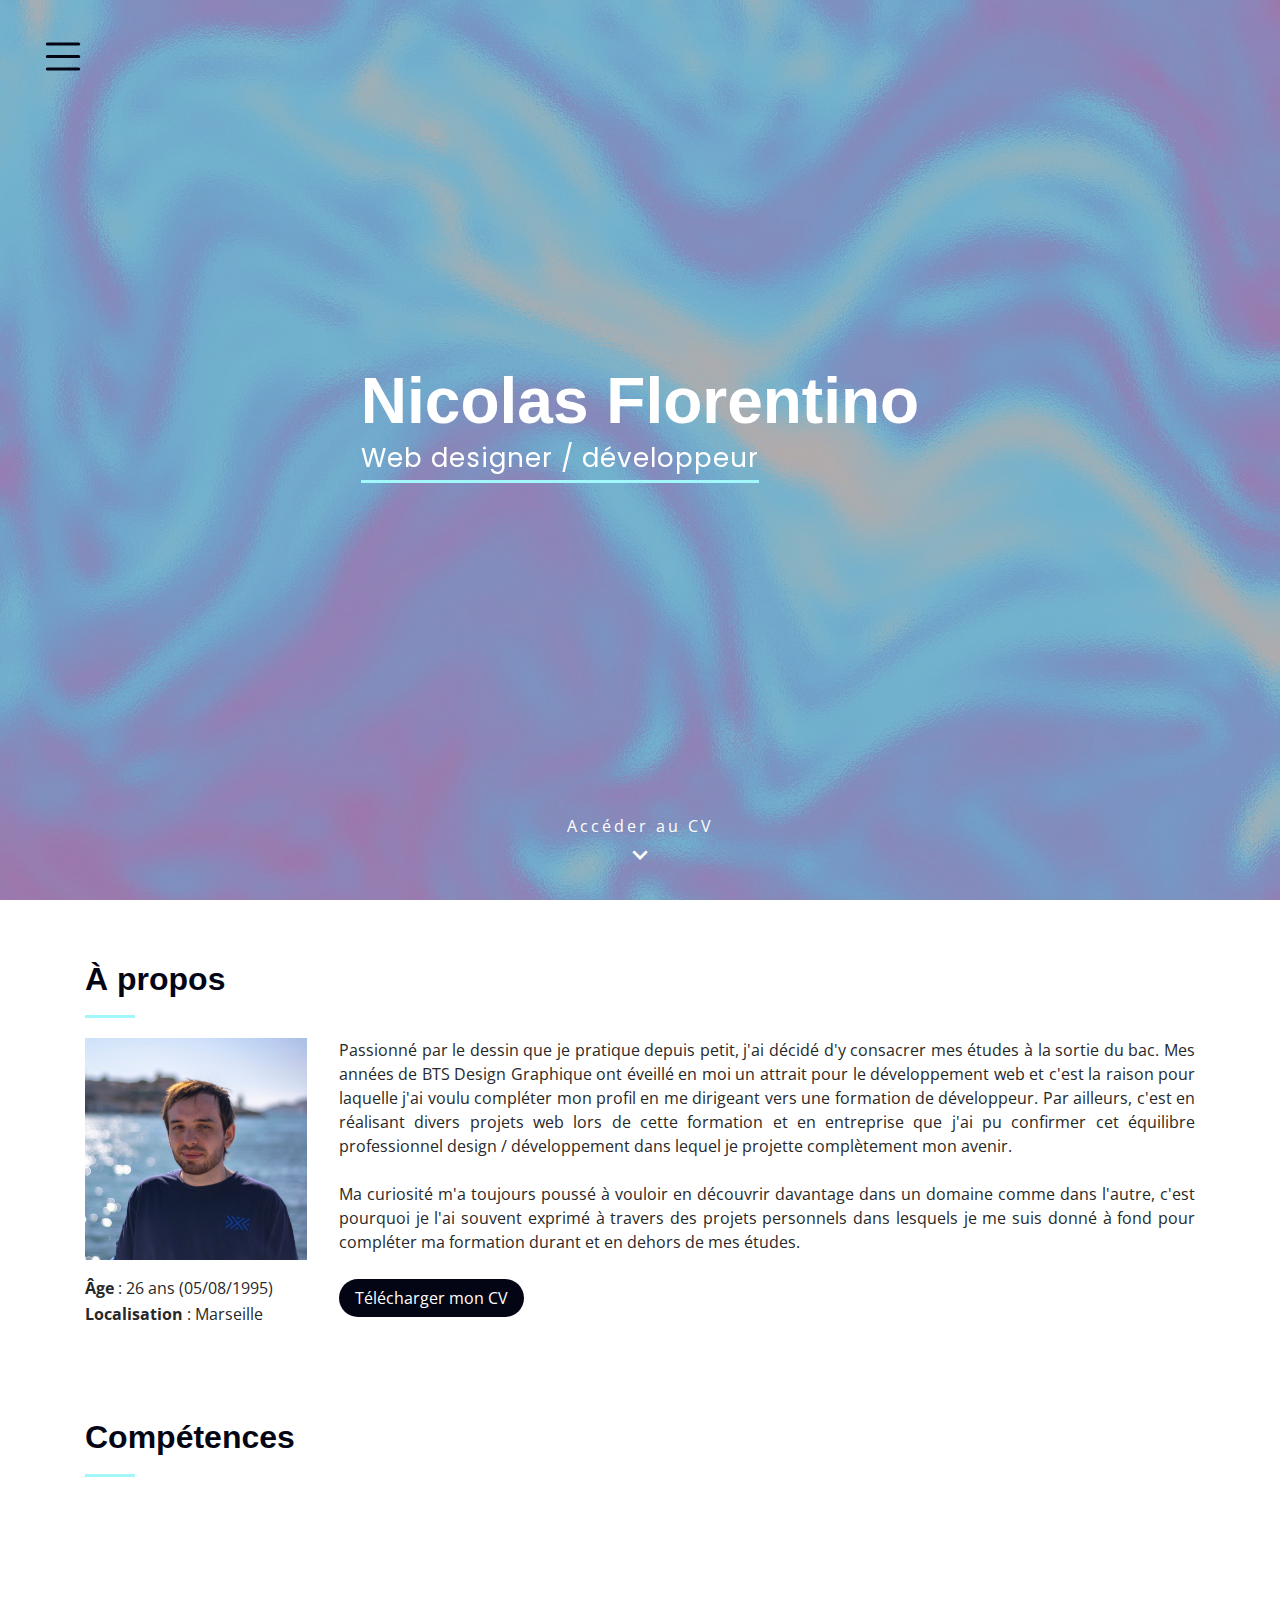
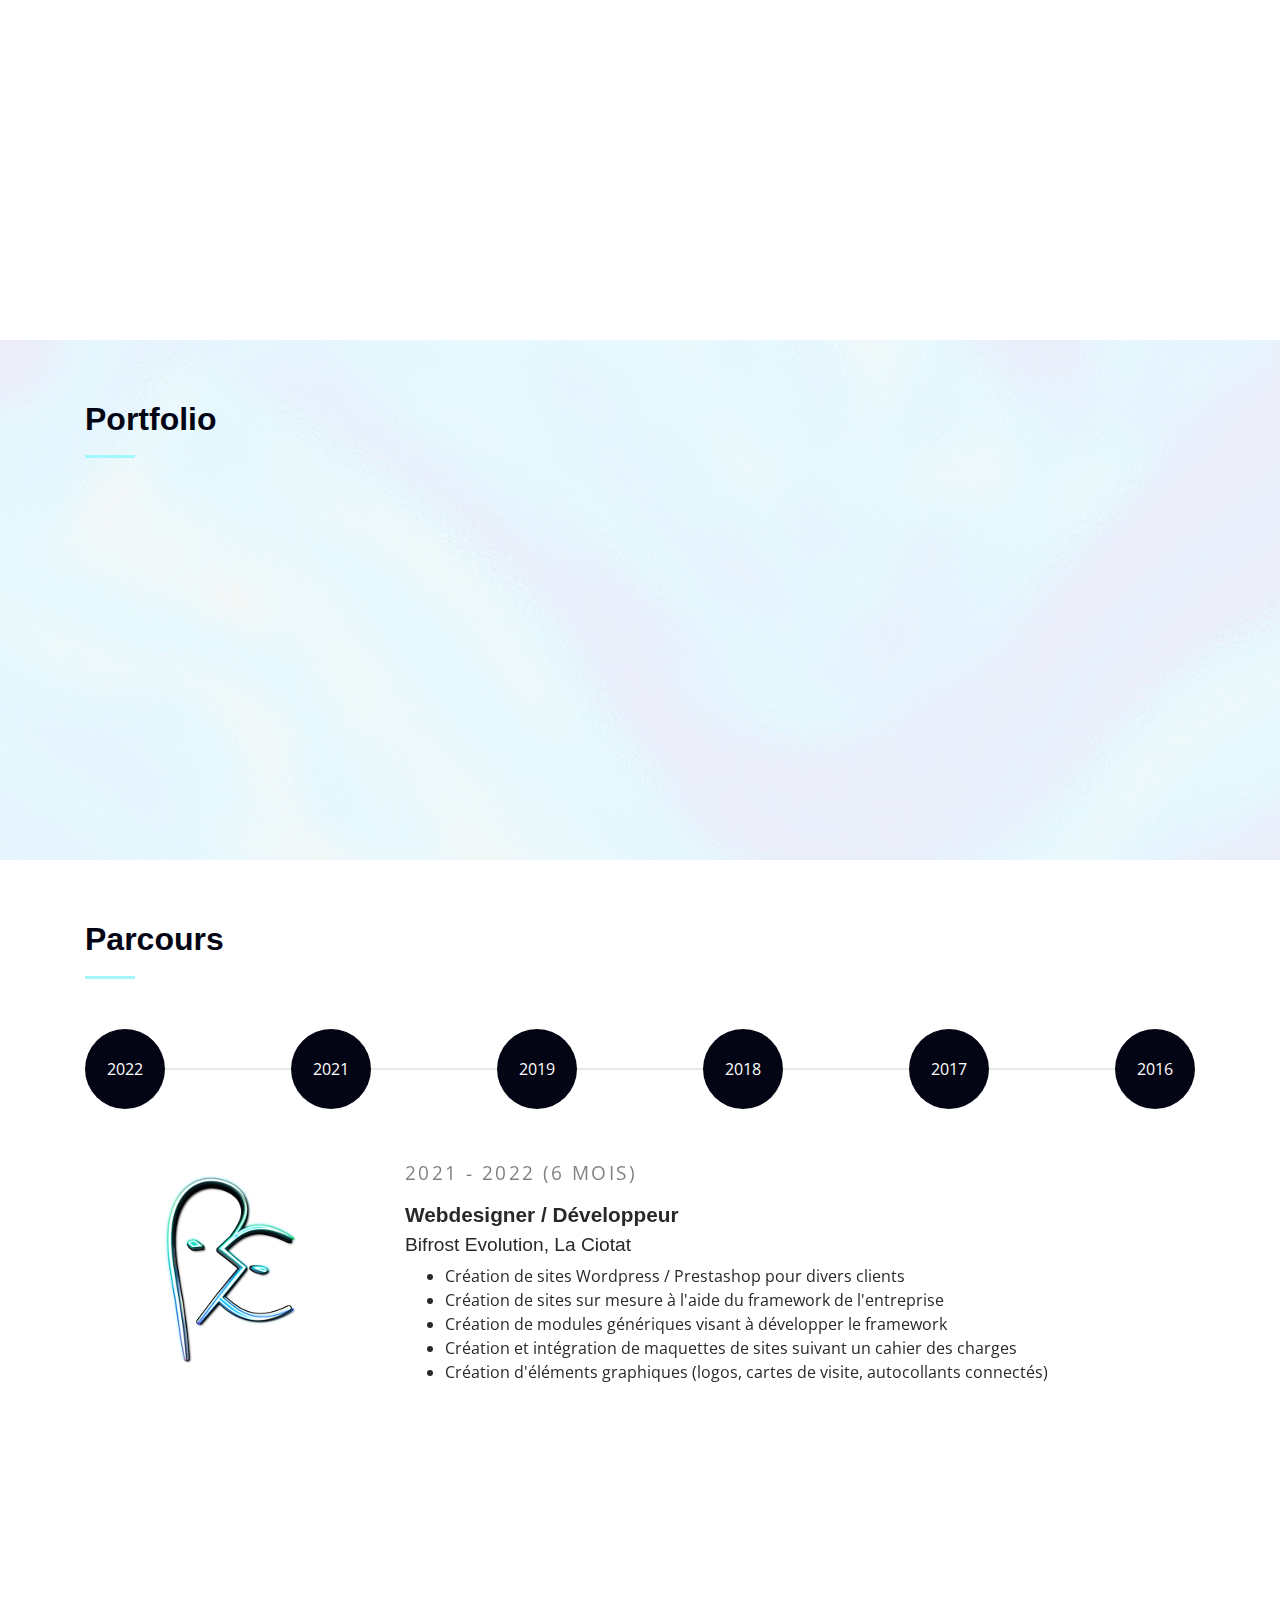
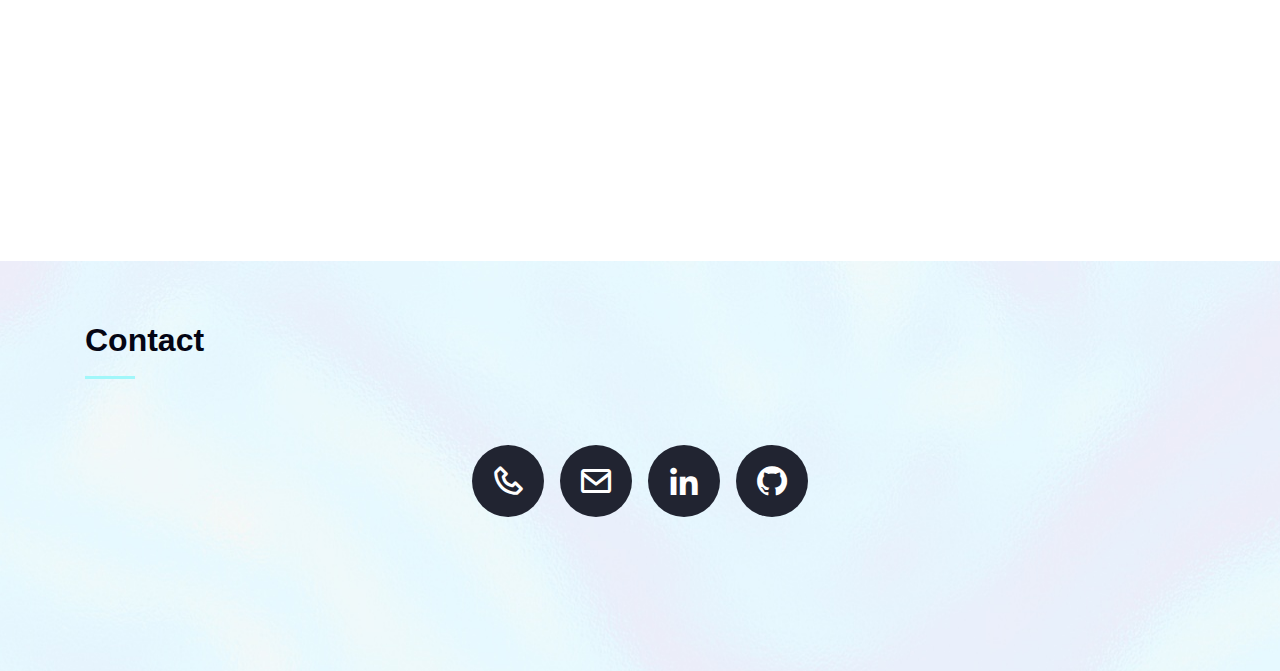
==== index.html @ 6b5853d3 "refonte parcours" ====
<!DOCTYPE html>
<html lang="fr">

<head>
  <meta charset="utf-8">
  <meta content="width=device-width, initial-scale=1.0" name="viewport">

  <title>Nicolas Florentino Portfolio</title>
  <meta content="" name="description">
  <meta content="" name="keywords">

  <!-- Favicons -->
  <link href="assets/img/favicon.png" rel="icon">
  <link href="assets/img/apple-touch-icon.png" rel="apple-touch-icon">

  <!-- Google Fonts -->
  <link
    href="https://fonts.googleapis.com/css?family=Open+Sans:300,300i,400,400i,600,600i,700,700i|Raleway:300,300i,400,400i,500,500i,600,600i,700,700i|Poppins:300,300i,400,400i,500,500i,600,600i,700,700i"
    rel="stylesheet">

  <!-- Vendor CSS Files -->
  <link href="assets/vendor/bootstrap/css/bootstrap.min.css" rel="stylesheet">
  <link href="assets/vendor/icofont/icofont.min.css" rel="stylesheet">
  <link href="assets/vendor/boxicons/css/boxicons.min.css" rel="stylesheet">
  <link href="assets/vendor/venobox/venobox.css" rel="stylesheet">
  <link href="assets/vendor/owl.carousel/assets/owl.carousel.min.css" rel="stylesheet">
  <link href="assets/vendor/aos/aos.css" rel="stylesheet">

  <!-- Template Main CSS File -->
  <link href="assets/css/style.css" rel="stylesheet">

</head>

<body>

  <button id='btnMenu' type='button'>
    <svg xmlns="http://www.w3.org/2000/svg" width="50" height="50" class="bi" fill="currentColor" viewBox="0 0 16 16">
      <path fill-rule="evenodd"
        d="M2.5 11.5A.5.5 0 0 1 3 11h10a.5.5 0 0 1 0 1H3a.5.5 0 0 1-.5-.5zm0-4A.5.5 0 0 1 3 7h10a.5.5 0 0 1 0 1H3a.5.5 0 0 1-.5-.5zm0-4A.5.5 0 0 1 3 3h10a.5.5 0 0 1 0 1H3a.5.5 0 0 1-.5-.5z">
      </path>
    </svg>
  </button>
  <!-- ======= Header ======= -->
  <header id="header">

    <div id='hideMenu'>
      <img src='assets/img/back.svg'>
    </div>

    <div class="d-flex flex-column">

      <div class="profile">
        <a href="#hero">
          <img src="assets/img/logoNF.png" alt="" class="img-fluid">
        </a>
        <div class="social-links mt-3 text-center">
          <!--<a href="https://www.instagram.com/nico_aigash/?hl=fr" target="_blank" class="instagram"><i
              class="bx bxl-instagram"></i></a>-->
          <a href="https://www.linkedin.com/in/florentino-nicolas/" target="_blank" class="linkedin"><i
              class="bx bxl-linkedin"></i></a>
          <a href="https://github.com/aigash" target="_blank" class="github"><i class='bx bxl-github'></i></a>
        </div>
      </div>

      <nav class="nav-menu">
        <ul>
          <li class="active"><a href="#hero"><i class="bx bx-home"></i> <span>Accueil</span></a></li>
          <li><a href="projets-web.html"><i class="bx bx-book-content"></i>Projets web</a></li>
          <li><a href="projets-graphiques.html"><i class="bx bx-book-content"></i>Projets graphiques</a></li>
          <li><a href="#about"><i class="bx bx-user"></i> <span>À propos</span></a></li>
          <li><a href="#exp-formation"><i class="bx bx-file-blank"></i> <span>Parcours</span></a></li>
          <li><a href="#contact"><i class="bx bx-envelope"></i>Contact</a></li>

        </ul>
      </nav><!-- .nav-menu -->

    </div>
    <!-- ======= Footer ======= -->
    <footer id="footer">
      <div class="container">
        <div class="copyright">
          <p>Nicolas "AiGash" Florentino - 2021</p>
        </div>
        <div class="credits">

        </div>
      </div>
    </footer><!-- End  Footer -->

  </header><!-- End Header -->

  <!-- ======= Hero Section ======= -->
  <section id="hero" class="d-flex flex-column justify-content-center align-items-center position-relative">
    <div class="hero-container" data-aos="fade-in">
      <h1>Nicolas Florentino</h1>
      <p><span>Web designer / développeur</span></p>
    </div>
    <div class="position-absolute d-flex flex-column align-items-center mx-auto" id="cta-hero">
      <a href="#about" class="scrollto">Accéder au CV</a>
      <i class=' text-white bx bx-chevron-down'></i>
    </div>
  </section><!-- End Hero -->

  <main id="main">

    <!-- ======= About Section ======= -->
    <section id="about" class="about">
      <div class="container">

        <div class="section-title">
          <h2>À propos</h2>
          <div class='d-flex'>
            <div>
              <img src='assets/img/moi.jfif'>
              <p><b>&Acirc;ge</b> : 26 ans (05/08/1995)</p>
              <p><b>Localisation</b> : Marseille</p>
            </div>
            <div>
              <p>Passionné par le dessin que je pratique depuis petit, j'ai décidé d'y consacrer mes études à la sortie du
                bac. Mes années de BTS Design Graphique ont éveillé en moi un attrait pour le développement web et c'est
                la raison pour laquelle j'ai voulu compléter mon profil en me dirigeant vers une formation de développeur.
                Par ailleurs, c'est en réalisant divers projets web lors de cette formation et en entreprise que j'ai pu
                confirmer cet équilibre professionnel design / développement dans lequel je projette complètement mon
                avenir.
                <br><br>
                Ma curiosité m'a toujours poussé à vouloir en découvrir davantage dans un domaine comme dans l'autre,
                c'est pourquoi je l'ai souvent exprimé à travers des projets personnels dans lesquels je me suis donné à
                fond pour compléter ma formation durant et en dehors de mes études.
              </p>
              <a id='btn-CV' href='assets/cv-rework.pdf' target="_blank">Télécharger mon CV</a>
            </div>
          </div>
        </div>

      </div>
    </section><!-- End About Section -->

    <!-- ======= Skills Section ======= -->
    <section id="skills" class="skills">
      <div class="container">

        <div class="section-title">
          <h2>Compétences</h2>
        </div>

        <div class="row skills-content px-3">

          <div class="col-lg px-0" data-aos="fade-up">
            <div class="d-flex skills-bloc">
              <div class="">
                <div>
                  <h4>FRONT END</h4>
                </div>
                <ul>
                  <li class="progress">
                    <span class="skill"><img src="assets/img/icones/icons8-html-5.svg" alt="">HTML</span>
                  </li>

                  <li class="progress">
                    <span class="skill"><img src="assets/img/icones/icons8-css3.svg" alt="">CSS</span>
                  </li>

                  <li class="progress">
                    <span class="skill"><img src="assets/img/icones/icons8-bootstrap.svg" alt="">Bootstrap</span>
                  </li>

                  <li class="progress">
                    <span class="skill"><img src="assets/img/icones/icons8-javascript.svg" alt="">JavaScript</span>
                  </li>

                  <li class="progress">
                    <span class="skill"><img src="assets/img/icones/icons8-jquery.png" height="48" alt="">jQuery</span>
                  </li>
                </ul>
              </div>
              <div class="">
                <div>
                  <h4>BACK END</h4>
                </div>
                <ul>
                  <li class="progress">
                    <span class="skill"><img src="assets/img/icones/new-php-logo.svg" height="48" alt=""
                        style="padding:3px;">PHP</span>
                  </li>

                  <li class="progress">
                    <span class="skill"><img src="assets/img/icones/icons8-mysql-logo.svg" alt="" height="48"
                        style="padding:4px;">MySQL</span>
                  </li>

                  <li class="progress">
                    <span class="skill"><img src="assets/img/icones/icons8-symfony.svg" alt="" height="48"
                        style="padding:6px;">Symfony</span>
                  </li>
                </ul>
              </div>
              <div class="">
                <div>
                  <h4>OUTILS / CMS</h4>
                </div>
                <ul>
                  <li class="progress">
                    <span class="skill"><img src="assets/img/icones/Octocat.png" width="48" alt=""
                        style="padding:1px;">GitHub</span>
                  </li>

                  <li class="progress">
                    <span class="skill"><img src="assets/img/icones/icons8-wordpress.svg" alt="">WordPress</span>
                  </li>

                  <li class="progress">
                    <span class="skill"><img src="assets/img/icones/presta.png" alt="">PrestaShop</span>
                  </li>
                </ul>
              </div>
         
              <div class="">
                <div>
                  <h4>DESIGN</h4>
                </div>
                <ul>
                  <li class="progress">
                    <span class="skill"><img src="assets/img/icones/figma-1.svg" height="48"
                        style="padding:6px;" alt="">Figma</span>
                  </li>

                  <li class="progress">
                    <span class="skill"><img src="assets/img/icones/icons8-adobe-photoshop.svg" alt="">Photoshop</span>
                  </li>

                  <li class="progress">
                    <span class="skill"><img src="assets/img/icones/icons8-adobe-illustrator.svg" height="48"
                        alt="">Illustrator</span>
                  </li>

                  <li class="progress">
                    <span class="skill"><img src="assets/img/icones/icons8-adobe-indesign.svg" alt="">InDesign</span>
                  </li>

                  <li class="progress">
                    <span class="skill"><img src="assets/img/icones/icons8-adobe-xd.svg" alt="">Adobe Xd</span>
                  </li>
                </ul>
              </div>
              <div class="">
                <div>
                  <h4>SOFT SKILLS</h4>
                </div>
                <ul>
                  <li class="progress">
                    <span class="skill"><img src="assets/img/icones/icons8-curiosite.png" height="48"
                        alt="">Curiosité</span>
                  </li>

                  <li class="progress">
                    <span class="skill"><img src="assets/img/icones/icons8-creativite.png" alt="">Créativité</span>
                  </li>

                  <li class="progress">
                    <span class="skill"><img src="assets/img/icones/icons8-adaptable.png" height="48"
                        alt="">Adaptabilité</span>
                  </li>

                  <li class="progress">
                    <span class="skill"><img src="assets/img/icones/icons8-teamwork.png" height="48" alt="">Teamwork</span>
                  </li>
                </ul>
              </div>
              <div class="">
                <div>
                  <h4>LANGUES</h4>
                </div>
                <ul>
                  <li class="progress">
                    <span class="skill"><img src="assets/img/icones/icons8-anglais.png" height="48" width="48"
                        style="padding:6px;" alt="">B1</span>
                  </li>
                </ul>
              </div>
            </div>
          </div>

        </div>

      </div>
    </section><!-- End Skills Section -->

    <!-- ======= Portfolio Section ======= -->
    <section id="portfolio" class="portfolio section-bg">
      <div class="container">

        <div class="section-title">
          <h2>Portfolio</h2>
        </div>

        <div class="w-100" data-aos="fade-up" data-aos-delay="100">
          <div class='d-flex justify-content-between portfo-bloc'>
            <a class='link-portfo' href='projets-web.html'>
              <div class='portfolio-cat d-flex' id='portfolio-web'>
                <div>
                  <h4>PROJETS WEB</h4>
                  <p>- Création d'éléments graphiques<br>- Maquettes sites internet</p>
                </div>
                <div>
                  <p>Accéder</p>
                </div>
                <div class='portfo-filter'></div>
              </div>
            </a>

            <a class='link-portfo' href='projets-graphiques.html'>
              <div class='portfolio-cat d-flex' id='portfolio-graphique'>
                <div>
                  <h4>PROJETS GRAPHIQUES</h4>
                  <p>- Création de sites internet sous diverses technologies<br>- Création de jeux-vidéos</p>
                </div>
                <div>
                  <p>Accéder</p>
                </div>
                <div class='portfo-filter'></div>
              </div>
            </a>
          </div>

        </div>

      </div>
    </section>
    <!-- End Portfolio Section -->

    <!-- ======= Resume Section ======= -->
    <section id='exp-formation'>
      <div class='container'>
        <div class="section-title">
          <h2>Parcours</h2>
        </div>

        <div class='d-flex nav-parcours'>
          <div class='d-flex'><a class='button-url' href='#2022'>2022</a></div>
          <div class='d-flex'><a class='button-url' href='#2021'>2021</a></div>
          <div class='d-flex'><a class='button-url' href='#2019'>2019</a></div>
          <div class='d-flex'><a class='button-url' href='#2018'>2018</a></div>
          <div class='d-flex'><a class='button-url' href='#2017'>2017</a></div>
          <div class='d-flex'><a class='button-url' href='#2016'>2016</a></div>
        </div>

        <div class='carousel-head row'>
          <div class='owl-carousel carouselExp'>
            <div class='item' data-hash="2022">
              <div class='exp-bloc d-flex'>
                <img class='imgExp' src='assets/img/logo/bifrost.svg'>
                <div class='col-lg-8'>
                  <div class="timeline__header">
                    <p class="timeline__timeframe">2021 - 2022 (6 mois)</p>
                    <h3>Webdesigner / Développeur</h3>
                    <h5>Bifrost Evolution, La Ciotat</h5>
                  </div>

                  <div class="timeline__desc">
                    <ul>
                      <li>Création de sites Wordpress / Prestashop pour divers clients</li>
                      <li>Création de sites sur mesure à l'aide du framework de l'entreprise</li>
                      <li>Création de modules génériques visant à développer le framework</li>
                      <li>Création et intégration de maquettes de sites suivant un cahier des charges</li>
                      <li>Création d'éléments graphiques (logos, cartes de visite, autocollants connectés)</li>
                    </ul>
                  </div>
                </div>
              </div>
            </div>
            <div class='item' data-hash="2021">
              <div class='exp-bloc d-flex'>
                <img class='imgExp' src='assets/img/logo/KMS.png'>
                <div class='col-lg-8'>
                  <div class="timeline__header">
                    <p class="timeline__timeframe">2021 (3 mois)</p>
                    <h3>STAGE DÉVELOPPEUR WEB FULL-STACK</h3>
                    <h5>KMS, Marseille</h5>
                  </div>

                  <div class="timeline__desc">
                    <ul>
                      <li>Mise en avant du système de fidélité du site, utilisation de PHP, MySQL, Laravel</li>
                      <li>Mise en place d'un système d'utilisation de points de fidélité dans le but d'obtenir des codes de
                        réductions lors de l'inscription à un événement</li>
                      <li>Création d'une page centralisant des événements sportifs, création de filtres et barre de
                        recherche en JS ,JQuery</li>
                      <li>Création de template de mails</li>
                      <li>Création d'une charte graphique</li>
                      <li>Refonte graphique de l'espace membre</li>
                      <li>Améliorations graphiques et ergonomiques du site</li>
                    </ul>
                  </div>
                </div>
              </div>
              <div class='exp-bloc d-flex'>
                <img class='imgExp' src='assets/img/logo/passenum.jpg'>
                <div class='col-lg-8'>
                  <div class="timeline__header">
                    <p class="timeline__timeframe">2020 - 2021</p>
                    <h3>FORMATION DÉVELOPPEUR FULL-STACK</h3>
                    <h5>Passerelle numérique d'école Centrale Marseille</h5>
                  </div>

                  <div class="timeline__desc">
                    <ul>
                      <li>Développement web front-end : UX/UI, HTML, CSS, Bootstrap, JavaScript, Angular</li>
                      <li>Développement web back-end : PHP, Symfony, Apache, Node.js</li>
                      <li>Développement web back-end : MySQL, MongoDB</li>
                      <li>Théorie informatique : Algorithmique (programmation impérative et orientée objet), Modélisation de système informatique</li>
                      <li>Gestion de projets web : Git, GitHub, Méthodes Agiles (Scrum)</li>
                      <li>Systèmes de gestion de contenu : WordPress, Elementor</li>
                      <li>Création de Serious Game</li>
                    </ul>
                  </div>
                </div>
              </div>
            </div>

            <div class='item' data-hash="2019">
              <div class='exp-bloc d-flex'>
                <img class='imgExp' src='assets/img/logo/esdac.png'>
                <div class='col-lg-8'>
                  <div class="timeline__header">
                    <p class="timeline__timeframe">2017 - 2019</p>
                    <h3>NIVEAU BTS DESIGN GRAPHIQUE</h3>
                    <h5>ESDAC Marseille</h5>
                  </div>

                  <div class="timeline__desc">
                    <ul>
                      <li>Présentation de projets</li>
                      <li>Animation</li>
                      <li>Illustration</li>
                      <li>Design médias imprimés</li>
                      <li>Design médias numériques</li>
                      <li>Suivi de projets graphiques</li>
                      <li>Dessin d'intention</li>
                      <li>Webdesign & Développement web (intégration)</li>
                    </ul>
                  </div>
                </div>
              </div>
            </div>

            <div class='item' data-hash="2018">
              <div class='exp-bloc d-flex'>
                <img class='imgExp' src='assets/img/logo/ap-hm.png'>
                <div class='col-lg-8'>
                  <div class="timeline__header">
                    <p class="timeline__timeframe">2018 (2 mois)</p>
                    <h3>STAGE GRAPHISTE</h3>
                    <h5>AP-HM, Marseille</h5>
                  </div>
                  <div class="timeline__desc">
                    <ul>
                      <li>Créations de pictogrammes dédiés à la création de documents médicaux</li>
                      <li>Mise en page de divers supports imprimés : livrets, affiches, marque-page, documents A4 à
                        destination des médecins</li>
                      <li>Créations et préparations de fichiers pour impression notamment un livret de réservation de
                        chambres d'hôpital à destination des hôpitaux de Marseille</li>
                    </ul>
                  </div>
                </div>
              </div>
            </div>

            <div class='item' data-hash="2017">
              <div class='exp-bloc d-flex'>
                <img class='imgExp' src='assets/img/logo/esdac.png'>
                <div class='col-lg-8'>
                  <div class="timeline__header">
                    <p class="timeline__timeframe">2016 - 2017</p>
                    <h3>MISE À NIVEAU EN ARTS APPLIQUÉS</h3>
                    <h5>ESDAC Marseille</h5>
                  </div>

                  <div class="timeline__desc">
                    <ul>
                      <li>Peinture</li>
                      <li>Design de produit</li>
                      <li>Design de mode</li>
                      <li>Design d'espace</li>
                      <li>Design graphique</li>
                      <li>Dessin académique</li>
                    </ul>
                  </div>
                </div>
              </div>
            </div>

            <div class='item' data-hash="2016">
              <div class='exp-bloc d-flex'>
                <img class='imgExp' src='assets/img/logo/HEH.png'>
                <div class='col-lg-8'>
                  <div class="timeline__header">
                    <p class="timeline__timeframe">2015 - 2016</p>
                    <h3>FORMATION INFOGRAPHISTE</h3>
                    <h5>Haute École en Hainaut (Belgique)</h5>
                  </div>

                  <div class="timeline__desc">
                    <ul>
                      <li>Design graphique / infographie</li>
                      <li>Développement web</li>
                      <li>Dessin technique & DAO</li>
                      <li>Design d'espace</li>
                    </ul>
                  </div>
                </div>
              </div>
            </div>
          </div>
        </div>
      </div>
    </section>

    <!-- ======= Contact Section ======= -->
    <section id="contact" class="contact section-bg">
      <div class="container">

        <div class="section-title">
          <h2>Contact</h2>
        </div>
        <!--<h3 class="text-center">N'hésitez pas à me contacter pour divers renseignements supplémentaires.</h3>-->
        <div class="d-flex social-links mt-3 text-center mx-auto justify-content-center">
          <a id='tel-contact' href="tel:+33607370248" class="tel mx-2"><i
              class="bx bx-phone"></i></a>
          <a href="mailto:nicolas.florentino00@gmail.com" class="mail mx-2"><i class='bx bx-envelope'></i></a>
          <a href="https://www.linkedin.com/in/florentino-nicolas/" target="_blank" class="linkedin mx-2"><i
              class="bx bxl-linkedin"></i></a>
          <a href="https://github.com/aigash" target="_blank" class="github mx-2"><i class='bx bxl-github'></i></a>
        </div>

        <div id='box-tel'>
          <p>06 07 37 02 48</p>
        </div>

      </div>
    </section><!-- End Contact Section -->

  </main><!-- End #main -->

  <a href="#" class="back-to-top"><img class="shadow" src="assets/img/stylish-up.png" alt=""></a>

  <!-- Vendor JS Files -->
  <script src="assets/vendor/jquery/jquery.min.js"></script>
  <script src="assets/vendor/bootstrap/js/bootstrap.bundle.min.js"></script>
  <script src="assets/vendor/jquery.easing/jquery.easing.min.js"></script>
  <script src="assets/vendor/php-email-form/validate.js"></script>
  <script src="assets/vendor/waypoints/jquery.waypoints.min.js"></script>
  <script src="assets/vendor/counterup/counterup.min.js"></script>
  <script src="assets/vendor/isotope-layout/isotope.pkgd.min.js"></script>
  <script src="assets/vendor/venobox/venobox.min.js"></script>
  <script src="assets/vendor/owl.carousel/owl.carousel.min.js"></script>
  <script src="assets/vendor/typed.js/typed.min.js"></script>
  <script src="assets/vendor/aos/aos.js"></script>

  <!-- Template Main JS File -->
  <script src="assets/js/main.js"></script>

</body>

</html>
---- assets/vendor/venobox/venobox.css ----
/* ------ venobox.css --------*/
.vbox-overlay *, .vbox-overlay *:before, .vbox-overlay *:after{
    -webkit-backface-visibility: hidden;
    -webkit-box-sizing:border-box;
    -moz-box-sizing:border-box;
    box-sizing:border-box;
}
.vbox-overlay * { 
    -webkit-backface-visibility: visible;
    backface-visibility: visible;
}
.vbox-overlay{
    display: -webkit-flex;
    display: flex;
    -webkit-flex-direction: column;
    flex-direction: column;
    -webkit-justify-content: center;
    justify-content: center;
    -webkit-align-items: center;
    align-items: center;
    position: fixed;
    left: 0;
    top: 0;
    bottom: 0;
    right: 0;
    z-index: 999999;
}

/* ----- navigation ----- */
.vbox-title{
    width: 100%;
    height: 40px;
    float: left;
    text-align: center;
    line-height: 28px;
    font-size: 12px;
    padding: 6px 50px;
    overflow: hidden;
    position: fixed;
    display: none;
    left: 0;
    z-index: 89;
}
.vbox-close{
    cursor: pointer;
    position: fixed;
    top: -1px;
    right: 0;
    width: 50px;
    height: 40px;
    padding: 6px;
    display: block;
    background-position:10px center;
    overflow: hidden;
    font-size: 24px;
    line-height: 1;
    text-align: center;
    z-index: 99;
}
.vbox-left{
    cursor: pointer;
    position: fixed;
    left: 0;
    height: 40px;
    overflow: hidden;
    line-height: 28px;
    font-size: 12px;
    z-index: 99;
    display: flex;
    align-items:center;
}
.vbox-num{
    display: inline-block;
    margin: 6px 0 6px 15px;
}
/* ----- Social share ----- */
.vbox-share{
    line-height: 28px;
    font-size: 12px;
    overflow: hidden;
    position: fixed;
    left: 0;
    z-index: 98;
    display: flex;
    align-items:center;
    justify-content: center;
    width: 100%;
    text-align: center;
}
.vbox-share svg{
    max-height: 28px;
    width: 28px;
    z-index: 10;
    margin-left: 12px;
    margin-top: 6px;
    margin-bottom: 6px;
    vertical-align: middle;
}


/* ----- navigation ARROWS ----- */
.vbox-next, .vbox-prev{
    position: fixed;
    top: 50%;
    margin-top: -15px;
    overflow: hidden;
    cursor: pointer;
    display: block;
    width: 45px;
    height: 45px;
    z-index: 99;
}
.vbox-next span, .vbox-prev span{
    position: relative;
    width: 20px;
    height: 20px;
    border: 2px solid transparent;
    border-top-color: #B6B6B6;
    border-right-color: #B6B6B6;
    text-indent: -100px;
    position: absolute;
    top: 8px;
    display: block;
}
.vbox-prev{
    left: 15px;
}
.vbox-next{
    right: 15px;
}
.vbox-prev span{
    left: 10px;
    -ms-transform: rotate(-135deg);
    -webkit-transform: rotate(-135deg);
    transform: rotate(-135deg);
}
.vbox-next span{
    -ms-transform: rotate(45deg);
    -webkit-transform: rotate(45deg);
    transform: rotate(45deg);
    right: 10px;
}
/* ------- inline window ------ */
.vbox-inline{
    width: 420px;
    height: 315px;
    height: 70vh;
    padding: 10px;
    background: #fff;
    margin: 0 auto;
    overflow: auto;
    text-align: left;
}
/* ------- Video & iFrames window ------ */
.venoframe{
    max-width: 100%;
    width: 100%;
    border: none;
    width: 100%;
    height: 260px;
    height: 70vh;
}
.venoframe.vbvid{
    height: 260px;
}
@media (min-width: 768px) {
    .venoframe, .vbox-inline{
        width: 90%;
        height: 360px;
        height: 70vh;
    }
    .venoframe.vbvid{
        width: 640px;
        height: 360px;
    }
}
@media (min-width: 992px) {
    .venoframe, .vbox-inline{
        max-width: 1200px;
        width: 80%;
        height: 540px;
        height: 70vh;
    }
    .venoframe.vbvid{
        width: 960px;
        height: 540px;
    }
}
/* 
Please do NOT edit this part! 
or at least read this note: http://i.imgur.com/7C0ws9e.gif
*/
.vbox-open{
    overflow: hidden;
}
.vbox-container{
    position: absolute;
    left: 0;
    right: 0;
    top: 0;
    bottom: 0;
    overflow-x: hidden;
    overflow-y: scroll;
    overflow-scrolling: touch;
    -webkit-overflow-scrolling: touch;
    z-index: 20;
    max-height: 100%;

}

.vbox-content{
    text-align: center;
    float: left;
    width: 100%;
    position: relative;
    overflow: hidden;
    padding: 20px 4%;
}
.vbox-container img{
    max-width: 100%;
    height: auto;
}
.vbox-figlio{
    box-shadow: 0 0 12px rgba(0,0,0,0.19), 0 6px 6px rgba(0,0,0,0.23);
    max-width: 100%;
    text-align: initial;
}
img.vbox-figlio{
    -webkit-user-select: none;
-khtml-user-select: none;
-moz-user-select: none;
-o-user-select: none;
user-select: none;
}
.vbox-content.swipe-left{
    margin-left: -200px !important;
}
.vbox-content.swipe-right{
    margin-left: 200px !important;
}
.vbox-animated{
    webkit-transition: margin 300ms ease-out;
    transition: margin 300ms ease-out;
}

/* ---------- preloader ----------
 * SPINKIT 
 * http://tobiasahlin.com/spinkit/
-------------------------------- */
.sk-double-bounce,.sk-rotating-plane{width:40px;height:40px;margin:40px auto}.sk-rotating-plane{background-color:#333;-webkit-animation:sk-rotatePlane 1.2s infinite ease-in-out;animation:sk-rotatePlane 1.2s infinite ease-in-out}@-webkit-keyframes sk-rotatePlane{0%{-webkit-transform:perspective(120px) rotateX(0) rotateY(0);transform:perspective(120px) rotateX(0) rotateY(0)}50%{-webkit-transform:perspective(120px) rotateX(-180.1deg) rotateY(0);transform:perspective(120px) rotateX(-180.1deg) rotateY(0)}100%{-webkit-transform:perspective(120px) rotateX(-180deg) rotateY(-179.9deg);transform:perspective(120px) rotateX(-180deg) rotateY(-179.9deg)}}@keyframes sk-rotatePlane{0%{-webkit-transform:perspective(120px) rotateX(0) rotateY(0);transform:perspective(120px) rotateX(0) rotateY(0)}50%{-webkit-transform:perspective(120px) rotateX(-180.1deg) rotateY(0);transform:perspective(120px) rotateX(-180.1deg) rotateY(0)}100%{-webkit-transform:perspective(120px) rotateX(-180deg) rotateY(-179.9deg);transform:perspective(120px) rotateX(-180deg) rotateY(-179.9deg)}}.sk-double-bounce{position:relative}.sk-double-bounce .sk-child{width:100%;height:100%;border-radius:50%;background-color:#333;opacity:.6;position:absolute;top:0;left:0;-webkit-animation:sk-doubleBounce 2s infinite ease-in-out;animation:sk-doubleBounce 2s infinite ease-in-out}.sk-chasing-dots .sk-child,.sk-spinner-pulse,.sk-three-bounce .sk-child{background-color:#333;border-radius:100%}.sk-double-bounce .sk-double-bounce2{-webkit-animation-delay:-1s;animation-delay:-1s}@-webkit-keyframes sk-doubleBounce{0%,100%{-webkit-transform:scale(0);transform:scale(0)}50%{-webkit-transform:scale(1);transform:scale(1)}}@keyframes sk-doubleBounce{0%,100%{-webkit-transform:scale(0);transform:scale(0)}50%{-webkit-transform:scale(1);transform:scale(1)}}.sk-wave{margin:40px auto;width:50px;height:40px;text-align:center;font-size:10px}.sk-wave .sk-rect{background-color:#333;height:100%;width:6px;display:inline-block;-webkit-animation:sk-waveStretchDelay 1.2s infinite ease-in-out;animation:sk-waveStretchDelay 1.2s infinite ease-in-out}.sk-wave .sk-rect1{-webkit-animation-delay:-1.2s;animation-delay:-1.2s}.sk-wave .sk-rect2{-webkit-animation-delay:-1.1s;animation-delay:-1.1s}.sk-wave .sk-rect3{-webkit-animation-delay:-1s;animation-delay:-1s}.sk-wave .sk-rect4{-webkit-animation-delay:-.9s;animation-delay:-.9s}.sk-wave .sk-rect5{-webkit-animation-delay:-.8s;animation-delay:-.8s}@-webkit-keyframes sk-waveStretchDelay{0%,100%,40%{-webkit-transform:scaleY(.4);transform:scaleY(.4)}20%{-webkit-transform:scaleY(1);transform:scaleY(1)}}@keyframes sk-waveStretchDelay{0%,100%,40%{-webkit-transform:scaleY(.4);transform:scaleY(.4)}20%{-webkit-transform:scaleY(1);transform:scaleY(1)}}.sk-wandering-cubes{margin:40px auto;width:40px;height:40px;position:relative}.sk-wandering-cubes .sk-cube{background-color:#333;width:10px;height:10px;position:absolute;top:0;left:0;-webkit-animation:sk-wanderingCube 1.8s ease-in-out -1.8s infinite both;animation:sk-wanderingCube 1.8s ease-in-out -1.8s infinite both}.sk-chasing-dots,.sk-spinner-pulse{width:40px;height:40px;margin:40px auto}.sk-wandering-cubes .sk-cube2{-webkit-animation-delay:-.9s;animation-delay:-.9s}@-webkit-keyframes sk-wanderingCube{0%{-webkit-transform:rotate(0);transform:rotate(0)}25%{-webkit-transform:translateX(30px) rotate(-90deg) scale(.5);transform:translateX(30px) rotate(-90deg) scale(.5)}50%{-webkit-transform:translateX(30px) translateY(30px) rotate(-179deg);transform:translateX(30px) translateY(30px) rotate(-179deg)}50.1%{-webkit-transform:translateX(30px) translateY(30px) rotate(-180deg);transform:translateX(30px) translateY(30px) rotate(-180deg)}75%{-webkit-transform:translateX(0) translateY(30px) rotate(-270deg) scale(.5);transform:translateX(0) translateY(30px) rotate(-270deg) scale(.5)}100%{-webkit-transform:rotate(-360deg);transform:rotate(-360deg)}}@keyframes sk-wanderingCube{0%{-webkit-transform:rotate(0);transform:rotate(0)}25%{-webkit-transform:translateX(30px) rotate(-90deg) scale(.5);transform:translateX(30px) rotate(-90deg) scale(.5)}50%{-webkit-transform:translateX(30px) translateY(30px) rotate(-179deg);transform:translateX(30px) translateY(30px) rotate(-179deg)}50.1%{-webkit-transform:translateX(30px) translateY(30px) rotate(-180deg);transform:translateX(30px) translateY(30px) rotate(-180deg)}75%{-webkit-transform:translateX(0) translateY(30px) rotate(-270deg) scale(.5);transform:translateX(0) translateY(30px) rotate(-270deg) scale(.5)}100%{-webkit-transform:rotate(-360deg);transform:rotate(-360deg)}}.sk-spinner-pulse{-webkit-animation:sk-pulseScaleOut 1s infinite ease-in-out;animation:sk-pulseScaleOut 1s infinite ease-in-out}@-webkit-keyframes sk-pulseScaleOut{0%{-webkit-transform:scale(0);transform:scale(0)}100%{-webkit-transform:scale(1);transform:scale(1);opacity:0}}@keyframes sk-pulseScaleOut{0%{-webkit-transform:scale(0);transform:scale(0)}100%{-webkit-transform:scale(1);transform:scale(1);opacity:0}}.sk-chasing-dots{position:relative;text-align:center;-webkit-animation:sk-chasingDotsRotate 2s infinite linear;animation:sk-chasingDotsRotate 2s infinite linear}.sk-chasing-dots .sk-child{width:60%;height:60%;display:inline-block;position:absolute;top:0;-webkit-animation:sk-chasingDotsBounce 2s infinite ease-in-out;animation:sk-chasingDotsBounce 2s infinite ease-in-out}.sk-chasing-dots .sk-dot2{top:auto;bottom:0;-webkit-animation-delay:-1s;animation-delay:-1s}@-webkit-keyframes sk-chasingDotsRotate{100%{-webkit-transform:rotate(360deg);transform:rotate(360deg)}}@keyframes sk-chasingDotsRotate{100%{-webkit-transform:rotate(360deg);transform:rotate(360deg)}}@-webkit-keyframes sk-chasingDotsBounce{0%,100%{-webkit-transform:scale(0);transform:scale(0)}50%{-webkit-transform:scale(1);transform:scale(1)}}@keyframes sk-chasingDotsBounce{0%,100%{-webkit-transform:scale(0);transform:scale(0)}50%{-webkit-transform:scale(1);transform:scale(1)}}.sk-three-bounce{margin:40px auto;width:80px;text-align:center}.sk-three-bounce .sk-child{width:20px;height:20px;display:inline-block;-webkit-animation:sk-three-bounce 1.4s ease-in-out 0s infinite both;animation:sk-three-bounce 1.4s ease-in-out 0s infinite both}.sk-circle .sk-child:before,.sk-fading-circle .sk-circle:before{display:block;border-radius:100%;content:'';background-color:#333}.sk-three-bounce .sk-bounce1{-webkit-animation-delay:-.32s;animation-delay:-.32s}.sk-three-bounce .sk-bounce2{-webkit-animation-delay:-.16s;animation-delay:-.16s}@-webkit-keyframes sk-three-bounce{0%,100%,80%{-webkit-transform:scale(0);transform:scale(0)}40%{-webkit-transform:scale(1);transform:scale(1)}}@keyframes sk-three-bounce{0%,100%,80%{-webkit-transform:scale(0);transform:scale(0)}40%{-webkit-transform:scale(1);transform:scale(1)}}.sk-circle{margin:40px auto;width:40px;height:40px;position:relative}.sk-circle .sk-child{width:100%;height:100%;position:absolute;left:0;top:0}.sk-circle .sk-child:before{margin:0 auto;width:15%;height:15%;-webkit-animation:sk-circleBounceDelay 1.2s infinite ease-in-out both;animation:sk-circleBounceDelay 1.2s infinite ease-in-out both}.sk-circle .sk-circle2{-webkit-transform:rotate(30deg);-ms-transform:rotate(30deg);transform:rotate(30deg)}.sk-circle .sk-circle3{-webkit-transform:rotate(60deg);-ms-transform:rotate(60deg);transform:rotate(60deg)}.sk-circle .sk-circle4{-webkit-transform:rotate(90deg);-ms-transform:rotate(90deg);transform:rotate(90deg)}.sk-circle .sk-circle5{-webkit-transform:rotate(120deg);-ms-transform:rotate(120deg);transform:rotate(120deg)}.sk-circle .sk-circle6{-webkit-transform:rotate(150deg);-ms-transform:rotate(150deg);transform:rotate(150deg)}.sk-circle .sk-circle7{-webkit-transform:rotate(180deg);-ms-transform:rotate(180deg);transform:rotate(180deg)}.sk-circle .sk-circle8{-webkit-transform:rotate(210deg);-ms-transform:rotate(210deg);transform:rotate(210deg)}.sk-circle .sk-circle9{-webkit-transform:rotate(240deg);-ms-transform:rotate(240deg);transform:rotate(240deg)}.sk-circle .sk-circle10{-webkit-transform:rotate(270deg);-ms-transform:rotate(270deg);transform:rotate(270deg)}.sk-circle .sk-circle11{-webkit-transform:rotate(300deg);-ms-transform:rotate(300deg);transform:rotate(300deg)}.sk-circle .sk-circle12{-webkit-transform:rotate(330deg);-ms-transform:rotate(330deg);transform:rotate(330deg)}.sk-circle .sk-circle2:before{-webkit-animation-delay:-1.1s;animation-delay:-1.1s}.sk-circle .sk-circle3:before{-webkit-animation-delay:-1s;animation-delay:-1s}.sk-circle .sk-circle4:before{-webkit-animation-delay:-.9s;animation-delay:-.9s}.sk-circle .sk-circle5:before{-webkit-animation-delay:-.8s;animation-delay:-.8s}.sk-circle .sk-circle6:before{-webkit-animation-delay:-.7s;animation-delay:-.7s}.sk-circle .sk-circle7:before{-webkit-animation-delay:-.6s;animation-delay:-.6s}.sk-circle .sk-circle8:before{-webkit-animation-delay:-.5s;animation-delay:-.5s}.sk-circle .sk-circle9:before{-webkit-animation-delay:-.4s;animation-delay:-.4s}.sk-circle .sk-circle10:before{-webkit-animation-delay:-.3s;animation-delay:-.3s}.sk-circle .sk-circle11:before{-webkit-animation-delay:-.2s;animation-delay:-.2s}.sk-circle .sk-circle12:before{-webkit-animation-delay:-.1s;animation-delay:-.1s}@-webkit-keyframes sk-circleBounceDelay{0%,100%,80%{-webkit-transform:scale(0);transform:scale(0)}40%{-webkit-transform:scale(1);transform:scale(1)}}@keyframes sk-circleBounceDelay{0%,100%,80%{-webkit-transform:scale(0);transform:scale(0)}40%{-webkit-transform:scale(1);transform:scale(1)}}.sk-cube-grid{width:40px;height:40px;margin:40px auto}.sk-cube-grid .sk-cube{width:33.33%;height:33.33%;background-color:#333;float:left;-webkit-animation:sk-cubeGridScaleDelay 1.3s infinite ease-in-out;animation:sk-cubeGridScaleDelay 1.3s infinite ease-in-out}.sk-cube-grid .sk-cube1{-webkit-animation-delay:.2s;animation-delay:.2s}.sk-cube-grid .sk-cube2{-webkit-animation-delay:.3s;animation-delay:.3s}.sk-cube-grid .sk-cube3{-webkit-animation-delay:.4s;animation-delay:.4s}.sk-cube-grid .sk-cube4{-webkit-animation-delay:.1s;animation-delay:.1s}.sk-cube-grid .sk-cube5{-webkit-animation-delay:.2s;animation-delay:.2s}.sk-cube-grid .sk-cube6{-webkit-animation-delay:.3s;animation-delay:.3s}.sk-cube-grid .sk-cube7{-webkit-animation-delay:0ms;animation-delay:0ms}.sk-cube-grid .sk-cube8{-webkit-animation-delay:.1s;animation-delay:.1s}.sk-cube-grid .sk-cube9{-webkit-animation-delay:.2s;animation-delay:.2s}@-webkit-keyframes sk-cubeGridScaleDelay{0%,100%,70%{-webkit-transform:scale3D(1,1,1);transform:scale3D(1,1,1)}35%{-webkit-transform:scale3D(0,0,1);transform:scale3D(0,0,1)}}@keyframes sk-cubeGridScaleDelay{0%,100%,70%{-webkit-transform:scale3D(1,1,1);transform:scale3D(1,1,1)}35%{-webkit-transform:scale3D(0,0,1);transform:scale3D(0,0,1)}}.sk-fading-circle{margin:40px auto;width:40px;height:40px;position:relative}.sk-fading-circle .sk-circle{width:100%;height:100%;position:absolute;left:0;top:0}.sk-fading-circle .sk-circle:before{margin:0 auto;width:15%;height:15%;-webkit-animation:sk-circleFadeDelay 1.2s infinite ease-in-out both;animation:sk-circleFadeDelay 1.2s infinite ease-in-out both}.sk-fading-circle .sk-circle2{-webkit-transform:rotate(30deg);-ms-transform:rotate(30deg);transform:rotate(30deg)}.sk-fading-circle .sk-circle3{-webkit-transform:rotate(60deg);-ms-transform:rotate(60deg);transform:rotate(60deg)}.sk-fading-circle .sk-circle4{-webkit-transform:rotate(90deg);-ms-transform:rotate(90deg);transform:rotate(90deg)}.sk-fading-circle .sk-circle5{-webkit-transform:rotate(120deg);-ms-transform:rotate(120deg);transform:rotate(120deg)}.sk-fading-circle .sk-circle6{-webkit-transform:rotate(150deg);-ms-transform:rotate(150deg);transform:rotate(150deg)}.sk-fading-circle .sk-circle7{-webkit-transform:rotate(180deg);-ms-transform:rotate(180deg);transform:rotate(180deg)}.sk-fading-circle .sk-circle8{-webkit-transform:rotate(210deg);-ms-transform:rotate(210deg);transform:rotate(210deg)}.sk-fading-circle .sk-circle9{-webkit-transform:rotate(240deg);-ms-transform:rotate(240deg);transform:rotate(240deg)}.sk-fading-circle .sk-circle10{-webkit-transform:rotate(270deg);-ms-transform:rotate(270deg);transform:rotate(270deg)}.sk-fading-circle .sk-circle11{-webkit-transform:rotate(300deg);-ms-transform:rotate(300deg);transform:rotate(300deg)}.sk-fading-circle .sk-circle12{-webkit-transform:rotate(330deg);-ms-transform:rotate(330deg);transform:rotate(330deg)}.sk-fading-circle .sk-circle2:before{-webkit-animation-delay:-1.1s;animation-delay:-1.1s}.sk-fading-circle .sk-circle3:before{-webkit-animation-delay:-1s;animation-delay:-1s}.sk-fading-circle .sk-circle4:before{-webkit-animation-delay:-.9s;animation-delay:-.9s}.sk-fading-circle .sk-circle5:before{-webkit-animation-delay:-.8s;animation-delay:-.8s}.sk-fading-circle .sk-circle6:before{-webkit-animation-delay:-.7s;animation-delay:-.7s}.sk-fading-circle .sk-circle7:before{-webkit-animation-delay:-.6s;animation-delay:-.6s}.sk-fading-circle .sk-circle8:before{-webkit-animation-delay:-.5s;animation-delay:-.5s}.sk-fading-circle .sk-circle9:before{-webkit-animation-delay:-.4s;animation-delay:-.4s}.sk-fading-circle .sk-circle10:before{-webkit-animation-delay:-.3s;animation-delay:-.3s}.sk-fading-circle .sk-circle11:before{-webkit-animation-delay:-.2s;animation-delay:-.2s}.sk-fading-circle .sk-circle12:before{-webkit-animation-delay:-.1s;animation-delay:-.1s}@-webkit-keyframes sk-circleFadeDelay{0%,100%,39%{opacity:0}40%{opacity:1}}@keyframes sk-circleFadeDelay{0%,100%,39%{opacity:0}40%{opacity:1}}.sk-folding-cube{margin:40px auto;width:40px;height:40px;position:relative;-webkit-transform:rotateZ(45deg);transform:rotateZ(45deg)}.sk-folding-cube .sk-cube{float:left;width:50%;height:50%;position:relative;-webkit-transform:scale(1.1);-ms-transform:scale(1.1);transform:scale(1.1)}.sk-folding-cube .sk-cube:before{content:'';position:absolute;top:0;left:0;width:100%;height:100%;background-color:#333;-webkit-animation:sk-foldCubeAngle 2.4s infinite linear both;animation:sk-foldCubeAngle 2.4s infinite linear both;-webkit-transform-origin:100% 100%;-ms-transform-origin:100% 100%;transform-origin:100% 100%}.sk-folding-cube .sk-cube2{-webkit-transform:scale(1.1) rotateZ(90deg);transform:scale(1.1) rotateZ(90deg)}.sk-folding-cube .sk-cube3{-webkit-transform:scale(1.1) rotateZ(180deg);transform:scale(1.1) rotateZ(180deg)}.sk-folding-cube .sk-cube4{-webkit-transform:scale(1.1) rotateZ(270deg);transform:scale(1.1) rotateZ(270deg)}.sk-folding-cube .sk-cube2:before{-webkit-animation-delay:.3s;animation-delay:.3s}.sk-folding-cube .sk-cube3:before{-webkit-animation-delay:.6s;animation-delay:.6s}.sk-folding-cube .sk-cube4:before{-webkit-animation-delay:.9s;animation-delay:.9s}@-webkit-keyframes sk-foldCubeAngle{0%,10%{-webkit-transform:perspective(140px) rotateX(-180deg);transform:perspective(140px) rotateX(-180deg);opacity:0}25%,75%{-webkit-transform:perspective(140px) rotateX(0);transform:perspective(140px) rotateX(0);opacity:1}100%,90%{-webkit-transform:perspective(140px) rotateY(180deg);transform:perspective(140px) rotateY(180deg);opacity:0}}@keyframes sk-foldCubeAngle{0%,10%{-webkit-transform:perspective(140px) rotateX(-180deg);transform:perspective(140px) rotateX(-180deg);opacity:0}25%,75%{-webkit-transform:perspective(140px) rotateX(0);transform:perspective(140px) rotateX(0);opacity:1}100%,90%{-webkit-transform:perspective(140px) rotateY(180deg);transform:perspective(140px) rotateY(180deg);opacity:0}}
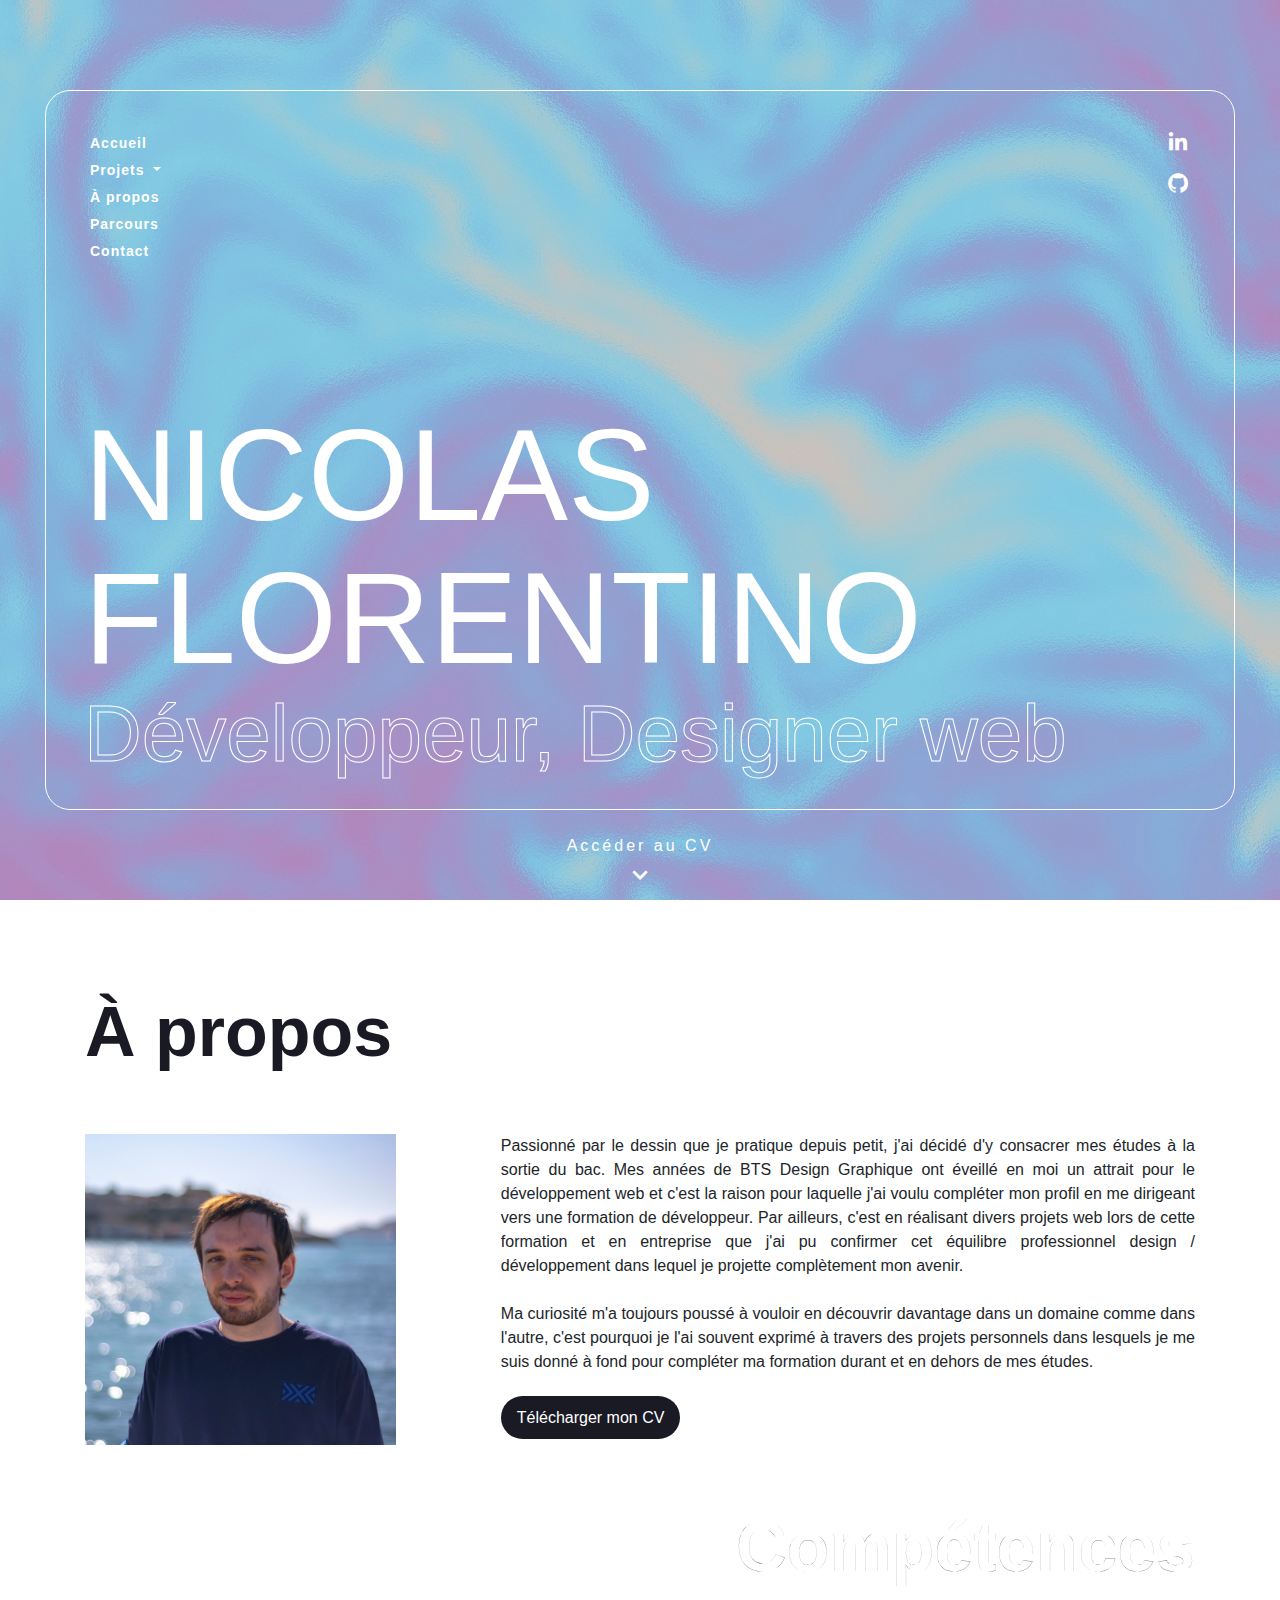
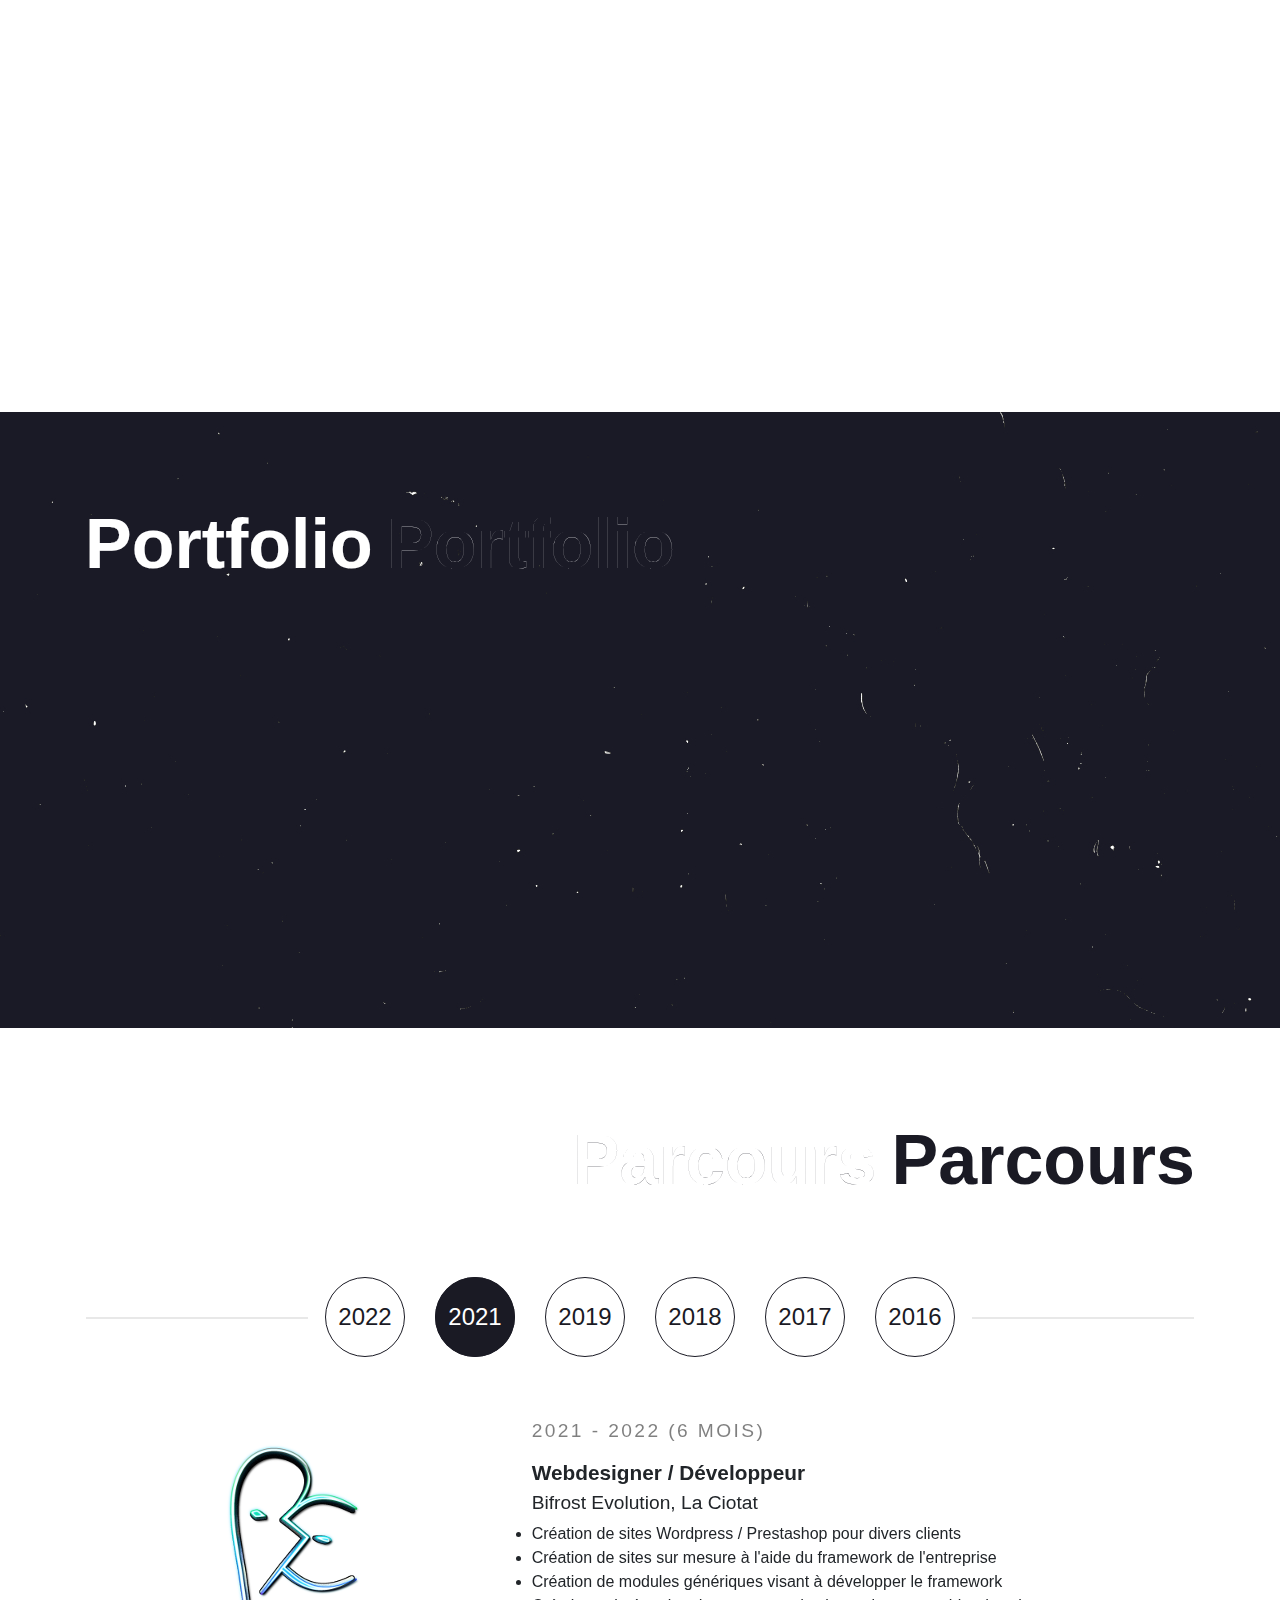
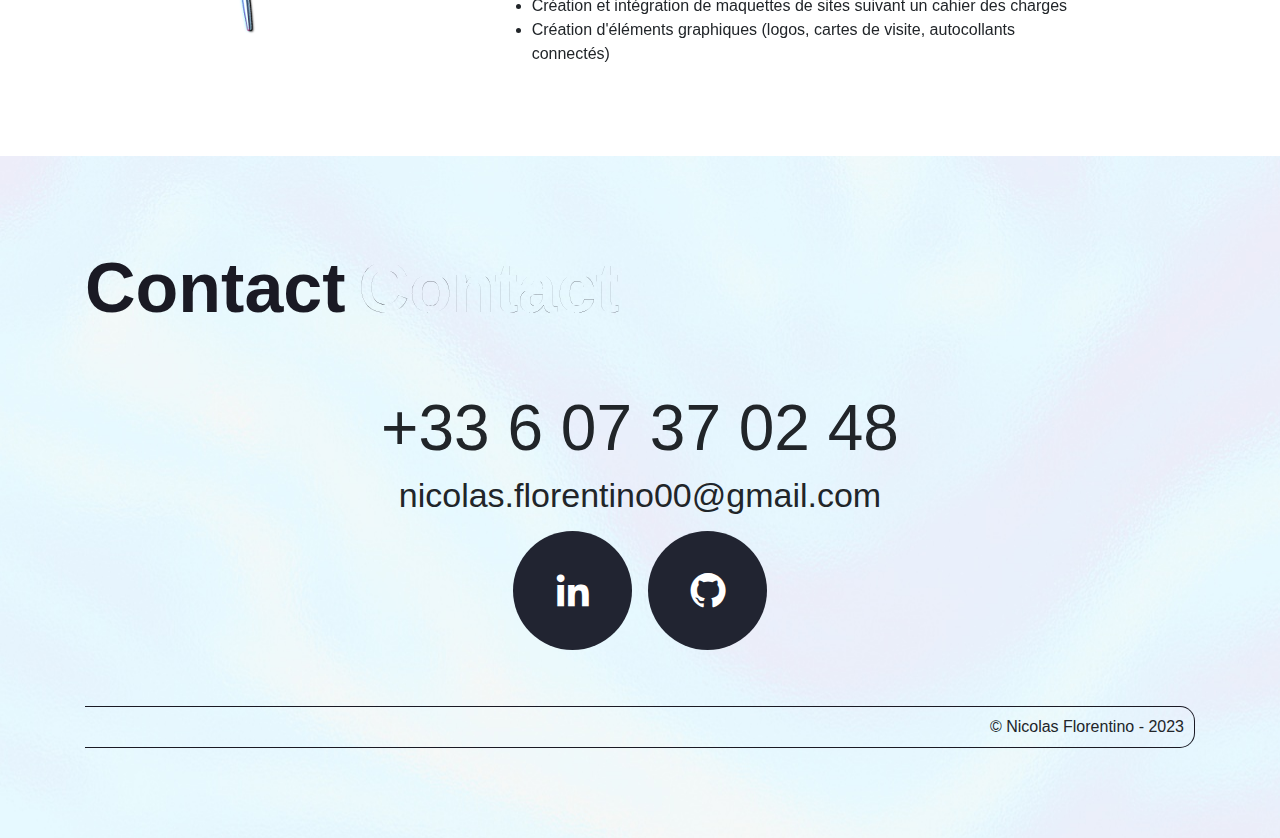
==== commit d84b0020: "refonte et mise à jour du portfolio" ====
--- a/index.html
+++ b/index.html
@@ -1,564 +1,565 @@
 <!DOCTYPE html>
 <html lang="fr">
 
-<head>
-  <meta charset="utf-8">
-  <meta content="width=device-width, initial-scale=1.0" name="viewport">
-
-  <title>Nicolas Florentino Portfolio</title>
-  <meta content="" name="description">
-  <meta content="" name="keywords">
-
-  <!-- Favicons -->
-  <link href="assets/img/favicon.png" rel="icon">
-  <link href="assets/img/apple-touch-icon.png" rel="apple-touch-icon">
-
-  <!-- Google Fonts -->
-  <link
-    href="https://fonts.googleapis.com/css?family=Open+Sans:300,300i,400,400i,600,600i,700,700i|Raleway:300,300i,400,400i,500,500i,600,600i,700,700i|Poppins:300,300i,400,400i,500,500i,600,600i,700,700i"
-    rel="stylesheet">
-
-  <!-- Vendor CSS Files -->
-  <link href="assets/vendor/bootstrap/css/bootstrap.min.css" rel="stylesheet">
-  <link href="assets/vendor/icofont/icofont.min.css" rel="stylesheet">
-  <link href="assets/vendor/boxicons/css/boxicons.min.css" rel="stylesheet">
-  <link href="assets/vendor/venobox/venobox.css" rel="stylesheet">
-  <link href="assets/vendor/owl.carousel/assets/owl.carousel.min.css" rel="stylesheet">
-  <link href="assets/vendor/aos/aos.css" rel="stylesheet">
-
-  <!-- Template Main CSS File -->
-  <link href="assets/css/style.css" rel="stylesheet">
-
-</head>
-
-<body>
-
-  <button id='btnMenu' type='button'>
-    <svg xmlns="http://www.w3.org/2000/svg" width="50" height="50" class="bi" fill="currentColor" viewBox="0 0 16 16">
-      <path fill-rule="evenodd"
-        d="M2.5 11.5A.5.5 0 0 1 3 11h10a.5.5 0 0 1 0 1H3a.5.5 0 0 1-.5-.5zm0-4A.5.5 0 0 1 3 7h10a.5.5 0 0 1 0 1H3a.5.5 0 0 1-.5-.5zm0-4A.5.5 0 0 1 3 3h10a.5.5 0 0 1 0 1H3a.5.5 0 0 1-.5-.5z">
-      </path>
-    </svg>
-  </button>
-  <!-- ======= Header ======= -->
-  <header id="header">
-
-    <div id='hideMenu'>
-      <img src='assets/img/back.svg'>
-    </div>
-
-    <div class="d-flex flex-column">
-
-      <div class="profile">
-        <a href="#hero">
-          <img src="assets/img/logoNF.png" alt="" class="img-fluid">
+  <head>
+    <meta charset="utf-8">
+    <meta content="width=device-width, initial-scale=1.0" name="viewport">
+
+    <title>Nicolas Florentino Portfolio</title>
+    <meta content="" name="description">
+    <meta content="" name="keywords">
+
+    <!-- Favicons -->
+    <link href="assets/img/favicon.png" rel="icon">
+    <link href="assets/img/apple-touch-icon.png" rel="apple-touch-icon">
+
+    <!-- Google Fonts -->
+    <link href="https://fonts.googleapis.com/css?family=Open+Sans:300,300i,400,400i,600,600i,700,700i|Raleway:300,300i,400,400i,500,500i,600,600i,700,700i|Poppins:300,300i,400,400i,500,500i,600,600i,700,700i" rel="stylesheet">
+
+    <!-- Vendor CSS Files -->
+    <link href="assets/vendor/bootstrap/css/bootstrap.min.css" rel="stylesheet">
+    <link href="assets/vendor/icofont/icofont.min.css" rel="stylesheet">
+    <link href="assets/vendor/boxicons/css/boxicons.min.css" rel="stylesheet">
+    <link href="assets/vendor/venobox/venobox.css" rel="stylesheet">
+    <link href="assets/vendor/owl.carousel/assets/owl.carousel.min.css" rel="stylesheet">
+    <link href="assets/vendor/aos/aos.css" rel="stylesheet">
+
+    <!-- Template Main CSS File -->
+    <link href="assets/css/style.css" rel="stylesheet">
+
+  </head>
+
+  <body>
+
+    <nav id='main-menu' class="navbar navbar-expand-lg">
+      <div>
+        <button class="navbar-toggler" type="button" data-toggle="collapse" data-target="#navbarNavDropdown" aria-controls="navbarNavDropdown" aria-expanded="false" aria-label="Toggle navigation">
+          <span class="navbar-toggler-icon">
+            <svg xmlns="http://www.w3.org/2000/svg" width="40" height="40" class="bi" fill="currentColor" viewbox="0 0 16 16">
+              <path fill-rule="evenodd" d="M2.5 11.5A.5.5 0 0 1 3 11h10a.5.5 0 0 1 0 1H3a.5.5 0 0 1-.5-.5zm0-4A.5.5 0 0 1 3 7h10a.5.5 0 0 1 0 1H3a.5.5 0 0 1-.5-.5zm0-4A.5.5 0 0 1 3 3h10a.5.5 0 0 1 0 1H3a.5.5 0 0 1-.5-.5z"></path>
+            </svg>
+          </span>
+        </button>
+
+        <div class="collapse navbar-collapse" id="navbarNavDropdown">
+          <ul class="navbar-nav">
+            <li class="nav-item">
+              <a class="nav-link" aria-current="page" href="#hero">Accueil</a>
+            </li>
+            <li class="nav-item dropdown">
+              <a class="nav-link dropdown-toggle" href="#" role="button" data-toggle="dropdown" aria-expanded="false">
+                Projets
+              </a>
+              <div class="dropdown-menu">
+                <a class="dropdown-item" href="projets-web.html">Web</a>
+                <a class="dropdown-item" href="projets-graphiques.html">Graphiques</a>
+              </div>
+            </li>
+            <li class="nav-item">
+              <a class="nav-link" href="#about">À propos</a>
+            </li>
+            <li class="nav-item">
+              <a class="nav-link" href="#exp-formation">Parcours</a>
+            </li>
+            <li class="nav-item">
+              <a class="nav-link" href="#contact">Contact</a>
+            </li>
+          </ul>
+        </div>
+      </div>
+    </nav>
+
+    <!-- ======= Hero Section ======= -->
+    <section id="hero" class="d-flex flex-column justify-content-center align-items-center position-relative">
+      <div id='hero-social' class='d-flex flex-column position-absolute'>
+        <a href="https://www.linkedin.com/in/florentino-nicolas/" target="_blank" class="linkedin">
+          <i class="bx bxl-linkedin"></i>
         </a>
-        <div class="social-links mt-3 text-center">
-          <!--<a href="https://www.instagram.com/nico_aigash/?hl=fr" target="_blank" class="instagram"><i
-              class="bx bxl-instagram"></i></a>-->
-          <a href="https://www.linkedin.com/in/florentino-nicolas/" target="_blank" class="linkedin"><i
-              class="bx bxl-linkedin"></i></a>
-          <a href="https://github.com/aigash" target="_blank" class="github"><i class='bx bxl-github'></i></a>
-        </div>
+        <a href="https://github.com/aigash" target="_blank" class="github">
+          <i class='bx bxl-github'></i>
+        </a>
       </div>
-
-      <nav class="nav-menu">
-        <ul>
-          <li class="active"><a href="#hero"><i class="bx bx-home"></i> <span>Accueil</span></a></li>
-          <li><a href="projets-web.html"><i class="bx bx-book-content"></i>Projets web</a></li>
-          <li><a href="projets-graphiques.html"><i class="bx bx-book-content"></i>Projets graphiques</a></li>
-          <li><a href="#about"><i class="bx bx-user"></i> <span>À propos</span></a></li>
-          <li><a href="#exp-formation"><i class="bx bx-file-blank"></i> <span>Parcours</span></a></li>
-          <li><a href="#contact"><i class="bx bx-envelope"></i>Contact</a></li>
-
-        </ul>
-      </nav><!-- .nav-menu -->
-
-    </div>
-    <!-- ======= Footer ======= -->
-    <footer id="footer">
-      <div class="container">
-        <div class="copyright">
-          <p>Nicolas "AiGash" Florentino - 2021</p>
-        </div>
-        <div class="credits">
-
+      <div id="hero-cadre">
+        <div class="hero-container" data-aos="fade-in">
+          <h1>NICOLAS<br>FLORENTINO</h1>
+          <p>
+            <span>Développeur, Designer web</span></p>
         </div>
       </div>
-    </footer><!-- End  Footer -->
-
-  </header><!-- End Header -->
-
-  <!-- ======= Hero Section ======= -->
-  <section id="hero" class="d-flex flex-column justify-content-center align-items-center position-relative">
-    <div class="hero-container" data-aos="fade-in">
-      <h1>Nicolas Florentino</h1>
-      <p><span>Web designer / développeur</span></p>
-    </div>
-    <div class="position-absolute d-flex flex-column align-items-center mx-auto" id="cta-hero">
-      <a href="#about" class="scrollto">Accéder au CV</a>
-      <i class=' text-white bx bx-chevron-down'></i>
-    </div>
-  </section><!-- End Hero -->
-
-  <main id="main">
-
-    <!-- ======= About Section ======= -->
-    <section id="about" class="about">
-      <div class="container">
-
-        <div class="section-title">
-          <h2>À propos</h2>
-          <div class='d-flex'>
-            <div>
-              <img src='assets/img/moi.jfif'>
-              <p><b>&Acirc;ge</b> : 26 ans (05/08/1995)</p>
-              <p><b>Localisation</b> : Marseille</p>
-            </div>
-            <div>
-              <p>Passionné par le dessin que je pratique depuis petit, j'ai décidé d'y consacrer mes études à la sortie du
-                bac. Mes années de BTS Design Graphique ont éveillé en moi un attrait pour le développement web et c'est
-                la raison pour laquelle j'ai voulu compléter mon profil en me dirigeant vers une formation de développeur.
-                Par ailleurs, c'est en réalisant divers projets web lors de cette formation et en entreprise que j'ai pu
-                confirmer cet équilibre professionnel design / développement dans lequel je projette complètement mon
-                avenir.
-                <br><br>
-                Ma curiosité m'a toujours poussé à vouloir en découvrir davantage dans un domaine comme dans l'autre,
-                c'est pourquoi je l'ai souvent exprimé à travers des projets personnels dans lesquels je me suis donné à
-                fond pour compléter ma formation durant et en dehors de mes études.
-              </p>
-              <a id='btn-CV' href='assets/cv-rework.pdf' target="_blank">Télécharger mon CV</a>
-            </div>
-          </div>
-        </div>
-
-      </div>
-    </section><!-- End About Section -->
-
-    <!-- ======= Skills Section ======= -->
-    <section id="skills" class="skills">
-      <div class="container">
-
-        <div class="section-title">
-          <h2>Compétences</h2>
-        </div>
-
-        <div class="row skills-content px-3">
-
-          <div class="col-lg px-0" data-aos="fade-up">
-            <div class="d-flex skills-bloc">
-              <div class="">
-                <div>
-                  <h4>FRONT END</h4>
-                </div>
-                <ul>
-                  <li class="progress">
-                    <span class="skill"><img src="assets/img/icones/icons8-html-5.svg" alt="">HTML</span>
-                  </li>
-
-                  <li class="progress">
-                    <span class="skill"><img src="assets/img/icones/icons8-css3.svg" alt="">CSS</span>
-                  </li>
-
-                  <li class="progress">
-                    <span class="skill"><img src="assets/img/icones/icons8-bootstrap.svg" alt="">Bootstrap</span>
-                  </li>
-
-                  <li class="progress">
-                    <span class="skill"><img src="assets/img/icones/icons8-javascript.svg" alt="">JavaScript</span>
-                  </li>
-
-                  <li class="progress">
-                    <span class="skill"><img src="assets/img/icones/icons8-jquery.png" height="48" alt="">jQuery</span>
-                  </li>
-                </ul>
-              </div>
-              <div class="">
-                <div>
-                  <h4>BACK END</h4>
-                </div>
-                <ul>
-                  <li class="progress">
-                    <span class="skill"><img src="assets/img/icones/new-php-logo.svg" height="48" alt=""
-                        style="padding:3px;">PHP</span>
-                  </li>
-
-                  <li class="progress">
-                    <span class="skill"><img src="assets/img/icones/icons8-mysql-logo.svg" alt="" height="48"
-                        style="padding:4px;">MySQL</span>
-                  </li>
-
-                  <li class="progress">
-                    <span class="skill"><img src="assets/img/icones/icons8-symfony.svg" alt="" height="48"
-                        style="padding:6px;">Symfony</span>
-                  </li>
-                </ul>
-              </div>
-              <div class="">
-                <div>
-                  <h4>OUTILS / CMS</h4>
-                </div>
-                <ul>
-                  <li class="progress">
-                    <span class="skill"><img src="assets/img/icones/Octocat.png" width="48" alt=""
-                        style="padding:1px;">GitHub</span>
-                  </li>
-
-                  <li class="progress">
-                    <span class="skill"><img src="assets/img/icones/icons8-wordpress.svg" alt="">WordPress</span>
-                  </li>
-
-                  <li class="progress">
-                    <span class="skill"><img src="assets/img/icones/presta.png" alt="">PrestaShop</span>
-                  </li>
-                </ul>
-              </div>
-         
-              <div class="">
-                <div>
-                  <h4>DESIGN</h4>
-                </div>
-                <ul>
-                  <li class="progress">
-                    <span class="skill"><img src="assets/img/icones/figma-1.svg" height="48"
-                        style="padding:6px;" alt="">Figma</span>
-                  </li>
-
-                  <li class="progress">
-                    <span class="skill"><img src="assets/img/icones/icons8-adobe-photoshop.svg" alt="">Photoshop</span>
-                  </li>
-
-                  <li class="progress">
-                    <span class="skill"><img src="assets/img/icones/icons8-adobe-illustrator.svg" height="48"
-                        alt="">Illustrator</span>
-                  </li>
-
-                  <li class="progress">
-                    <span class="skill"><img src="assets/img/icones/icons8-adobe-indesign.svg" alt="">InDesign</span>
-                  </li>
-
-                  <li class="progress">
-                    <span class="skill"><img src="assets/img/icones/icons8-adobe-xd.svg" alt="">Adobe Xd</span>
-                  </li>
-                </ul>
-              </div>
-              <div class="">
-                <div>
-                  <h4>SOFT SKILLS</h4>
-                </div>
-                <ul>
-                  <li class="progress">
-                    <span class="skill"><img src="assets/img/icones/icons8-curiosite.png" height="48"
-                        alt="">Curiosité</span>
-                  </li>
-
-                  <li class="progress">
-                    <span class="skill"><img src="assets/img/icones/icons8-creativite.png" alt="">Créativité</span>
-                  </li>
-
-                  <li class="progress">
-                    <span class="skill"><img src="assets/img/icones/icons8-adaptable.png" height="48"
-                        alt="">Adaptabilité</span>
-                  </li>
-
-                  <li class="progress">
-                    <span class="skill"><img src="assets/img/icones/icons8-teamwork.png" height="48" alt="">Teamwork</span>
-                  </li>
-                </ul>
-              </div>
-              <div class="">
-                <div>
-                  <h4>LANGUES</h4>
-                </div>
-                <ul>
-                  <li class="progress">
-                    <span class="skill"><img src="assets/img/icones/icons8-anglais.png" height="48" width="48"
-                        style="padding:6px;" alt="">B1</span>
-                  </li>
-                </ul>
-              </div>
-            </div>
-          </div>
-
-        </div>
-
-      </div>
-    </section><!-- End Skills Section -->
-
-    <!-- ======= Portfolio Section ======= -->
-    <section id="portfolio" class="portfolio section-bg">
-      <div class="container">
-
-        <div class="section-title">
-          <h2>Portfolio</h2>
-        </div>
-
-        <div class="w-100" data-aos="fade-up" data-aos-delay="100">
-          <div class='d-flex justify-content-between portfo-bloc'>
-            <a class='link-portfo' href='projets-web.html'>
-              <div class='portfolio-cat d-flex' id='portfolio-web'>
-                <div>
-                  <h4>PROJETS WEB</h4>
-                  <p>- Création d'éléments graphiques<br>- Maquettes sites internet</p>
-                </div>
-                <div>
-                  <p>Accéder</p>
-                </div>
-                <div class='portfo-filter'></div>
-              </div>
-            </a>
-
-            <a class='link-portfo' href='projets-graphiques.html'>
-              <div class='portfolio-cat d-flex' id='portfolio-graphique'>
-                <div>
-                  <h4>PROJETS GRAPHIQUES</h4>
-                  <p>- Création de sites internet sous diverses technologies<br>- Création de jeux-vidéos</p>
-                </div>
-                <div>
-                  <p>Accéder</p>
-                </div>
-                <div class='portfo-filter'></div>
-              </div>
-            </a>
-          </div>
-
-        </div>
-
+      <div class="position-absolute d-flex flex-column align-items-center mx-auto" id="cta-hero">
+        <a href="#about" class="scrollto">Accéder au CV</a>
+        <i class=' text-white bx bx-chevron-down'></i>
       </div>
     </section>
-    <!-- End Portfolio Section -->
-
-    <!-- ======= Resume Section ======= -->
-    <section id='exp-formation'>
-      <div class='container'>
-        <div class="section-title">
-          <h2>Parcours</h2>
-        </div>
-
-        <div class='d-flex nav-parcours'>
-          <div class='d-flex'><a class='button-url' href='#2022'>2022</a></div>
-          <div class='d-flex'><a class='button-url' href='#2021'>2021</a></div>
-          <div class='d-flex'><a class='button-url' href='#2019'>2019</a></div>
-          <div class='d-flex'><a class='button-url' href='#2018'>2018</a></div>
-          <div class='d-flex'><a class='button-url' href='#2017'>2017</a></div>
-          <div class='d-flex'><a class='button-url' href='#2016'>2016</a></div>
-        </div>
-
-        <div class='carousel-head row'>
-          <div class='owl-carousel carouselExp'>
-            <div class='item' data-hash="2022">
-              <div class='exp-bloc d-flex'>
-                <img class='imgExp' src='assets/img/logo/bifrost.svg'>
-                <div class='col-lg-8'>
-                  <div class="timeline__header">
-                    <p class="timeline__timeframe">2021 - 2022 (6 mois)</p>
-                    <h3>Webdesigner / Développeur</h3>
-                    <h5>Bifrost Evolution, La Ciotat</h5>
-                  </div>
-
-                  <div class="timeline__desc">
-                    <ul>
-                      <li>Création de sites Wordpress / Prestashop pour divers clients</li>
-                      <li>Création de sites sur mesure à l'aide du framework de l'entreprise</li>
-                      <li>Création de modules génériques visant à développer le framework</li>
-                      <li>Création et intégration de maquettes de sites suivant un cahier des charges</li>
-                      <li>Création d'éléments graphiques (logos, cartes de visite, autocollants connectés)</li>
-                    </ul>
-                  </div>
-                </div>
+    <!-- End Hero -->
+
+    <main id="main">
+
+      <!-- ======= About Section ======= -->
+      <section id="about" class="about">
+        <div class="container">
+
+          <div class="section-title title-left">
+            <h2>À propos</h2>
+          </div>
+          <div class='section-content'>
+            <div class='d-flex'>
+              <div>
+                <img src='assets/img/moi.jfif'>
+              </div>
+              <div>
+                <p>Passionné par le dessin que je pratique depuis petit, j'ai décidé d'y consacrer mes études à la sortie du bac. Mes années de BTS Design Graphique ont éveillé en moi un attrait pour le développement web et c'est la raison pour laquelle j'ai voulu compléter mon profil en me dirigeant vers une formation de développeur. Par ailleurs, c'est en réalisant divers projets web lors de cette formation et en entreprise que j'ai pu confirmer cet équilibre professionnel design / développement dans lequel je projette complètement mon avenir.
+                  <br><br>
+                  Ma curiosité m'a toujours poussé à vouloir en découvrir davantage dans un domaine comme dans l'autre, c'est pourquoi je l'ai souvent exprimé à travers des projets personnels dans lesquels je me suis donné à fond pour compléter ma formation durant et en dehors de mes études.
+                </p>
+                <a id='btn-CV' href='assets/cv.pdf' target="_blank">Télécharger mon CV</a>
               </div>
             </div>
-            <div class='item' data-hash="2021">
-              <div class='exp-bloc d-flex'>
-                <img class='imgExp' src='assets/img/logo/KMS.png'>
-                <div class='col-lg-8'>
-                  <div class="timeline__header">
-                    <p class="timeline__timeframe">2021 (3 mois)</p>
-                    <h3>STAGE DÉVELOPPEUR WEB FULL-STACK</h3>
-                    <h5>KMS, Marseille</h5>
-                  </div>
-
-                  <div class="timeline__desc">
-                    <ul>
-                      <li>Mise en avant du système de fidélité du site, utilisation de PHP, MySQL, Laravel</li>
-                      <li>Mise en place d'un système d'utilisation de points de fidélité dans le but d'obtenir des codes de
-                        réductions lors de l'inscription à un événement</li>
-                      <li>Création d'une page centralisant des événements sportifs, création de filtres et barre de
-                        recherche en JS ,JQuery</li>
-                      <li>Création de template de mails</li>
-                      <li>Création d'une charte graphique</li>
-                      <li>Refonte graphique de l'espace membre</li>
-                      <li>Améliorations graphiques et ergonomiques du site</li>
-                    </ul>
-                  </div>
-                </div>
-              </div>
-              <div class='exp-bloc d-flex'>
-                <img class='imgExp' src='assets/img/logo/passenum.jpg'>
-                <div class='col-lg-8'>
-                  <div class="timeline__header">
-                    <p class="timeline__timeframe">2020 - 2021</p>
-                    <h3>FORMATION DÉVELOPPEUR FULL-STACK</h3>
-                    <h5>Passerelle numérique d'école Centrale Marseille</h5>
-                  </div>
-
-                  <div class="timeline__desc">
-                    <ul>
-                      <li>Développement web front-end : UX/UI, HTML, CSS, Bootstrap, JavaScript, Angular</li>
-                      <li>Développement web back-end : PHP, Symfony, Apache, Node.js</li>
-                      <li>Développement web back-end : MySQL, MongoDB</li>
-                      <li>Théorie informatique : Algorithmique (programmation impérative et orientée objet), Modélisation de système informatique</li>
-                      <li>Gestion de projets web : Git, GitHub, Méthodes Agiles (Scrum)</li>
-                      <li>Systèmes de gestion de contenu : WordPress, Elementor</li>
-                      <li>Création de Serious Game</li>
-                    </ul>
-                  </div>
-                </div>
-              </div>
+          </div>
+
+        </div>
+      </section>
+      <!-- End About Section -->
+
+      <!-- ======= Skills Section ======= -->
+      <section id="skills" class="skills">
+        <div class="container">
+
+          <div class="section-title title-right">
+            <h2>Compétences</h2>
+          </div>
+
+          <div class="row skills-content px-3">
+
+            <div class="col-lg px-0" data-aos="fade-up">
+
+              <div class="filters-container">
+                <div class="filters-wrapper">
+                  <ul class="filter-tabs">
+                    <li>
+                      <button onclick="window.location.href = '#frontend';" class="filter-button filter-active" data-translate-value="0">
+                        FRONT END
+                      </button>
+                    </li>
+                    <li>
+                      <button onclick="window.location.href = '#backend';" class="filter-button" data-translate-value="100%">
+                        BACK END
+                      </button>
+                    </li>
+                    <li>
+                      <button onclick="window.location.href = '#design';" class="filter-button" data-translate-value="200%">
+                        DESIGN
+                      </button>
+                    </li>
+                    <li>
+                      <button onclick="window.location.href = '#softskills';" class="filter-button" data-translate-value="300%">
+                        SOFT SKILLS
+                      </button>
+                    </li>
+                  </ul>
+                  <div class="filter-slider" aria-hidden="true">
+                    <div class="filter-slider-rect">&nbsp;</div>
+                  </div>
+                </div>
+              </div>
+
+              <div class='carousel-head row'>
+                <div class='owl-carousel carouselSkills'>
+
+                  <div class='item' data-hash="frontend">
+                    <div class='skill-bloc d-flex'>
+                      <div class='skill'>
+                        <img src='assets/img/icones/html.svg'>
+                        <p>HTML</p>
+                      </div>
+                      <div class='skill'>
+                        <img src='assets/img/icones/css.svg'>
+                        <p>CSS</p>
+                      </div>
+                      <div class='skill'>
+                        <img src='assets/img/icones/javascript.svg'>
+                        <p>JAVASCRIPT</p>
+                      </div>
+                      <div class='skill'>
+                        <img src='assets/img/icones/jquery.png'>
+                        <p>JQUERY</p>
+                      </div>
+                      <div class='skill'>
+                        <img src='assets/img/icones/wordpress.svg'>
+                        <p>WORDPRESS</p>
+                      </div>
+                      <div class='skill'>
+                        <img src='assets/img/icones/prestashop.png'>
+                        <p>PRESTASHOP</p>
+                      </div>
+                    </div>
+                  </div>
+
+                  <div class='item' data-hash="backend">
+                    <div class='skill-bloc d-flex'>
+                      <div class='skill'>
+                        <img src='assets/img/icones/php.svg'>
+                        <p>PHP</p>
+                      </div>
+                      <div class='skill'>
+                        <img src='assets/img/icones/mysql.svg'>
+                        <p>MYSQL</p>
+                      </div>
+                      <div class='skill'>
+                        <img src='assets/img/icones/symfony.svg'>
+                        <p>SYMFONY</p>
+                      </div>
+                    </div>
+                  </div>
+
+                  <div class='item' data-hash="design">
+                    <div class='skill-bloc d-flex'>
+                      <div class='skill'>
+                        <img src='assets/img/icones/figma.svg'>
+                        <p>FIGMA</p>
+                      </div>
+                      <div class='skill'>
+                        <img src='assets/img/icones/photoshop.svg'>
+                        <p>PHOTOSHOP</p>
+                      </div>
+                      <div class='skill'>
+                        <img src='assets/img/icones/illustrator.svg'>
+                        <p>ILLUSTRATOR</p>
+                      </div>
+                      <div class='skill'>
+                        <img src='assets/img/icones/indesign.svg'>
+                        <p>INDESIGN</p>
+                      </div>
+                      <div class='skill'>
+                        <img src='assets/img/icones/adobexd.svg'>
+                        <p>ADOBE XD</p>
+                      </div>
+                    </div>
+                  </div>
+
+                  <div class='item' data-hash="softskills">
+                    <div class='skill-bloc d-flex'>
+                      <div class='skill'>
+                        <img src='assets/img/icones/curiosite.png'>
+                        <p>CURIOSITÉ</p>
+                      </div>
+                      <div class='skill'>
+                        <img src='assets/img/icones/creativite.png'>
+                        <p>CRÉATIVITÉ</p>
+                      </div>
+                      <div class='skill'>
+                        <img src='assets/img/icones/adaptabilite.png'>
+                        <p>ADAPTABILITÉ</p>
+                      </div>
+                      <div class='skill'>
+                        <img src='assets/img/icones/teamwork.png'>
+                        <p>TEAMWORK</p>
+                      </div>
+                    </div>
+                  </div>
+
+                </div>
+              </div>
+
             </div>
 
-            <div class='item' data-hash="2019">
-              <div class='exp-bloc d-flex'>
-                <img class='imgExp' src='assets/img/logo/esdac.png'>
-                <div class='col-lg-8'>
-                  <div class="timeline__header">
-                    <p class="timeline__timeframe">2017 - 2019</p>
-                    <h3>NIVEAU BTS DESIGN GRAPHIQUE</h3>
-                    <h5>ESDAC Marseille</h5>
-                  </div>
-
-                  <div class="timeline__desc">
-                    <ul>
-                      <li>Présentation de projets</li>
-                      <li>Animation</li>
-                      <li>Illustration</li>
-                      <li>Design médias imprimés</li>
-                      <li>Design médias numériques</li>
-                      <li>Suivi de projets graphiques</li>
-                      <li>Dessin d'intention</li>
-                      <li>Webdesign & Développement web (intégration)</li>
-                    </ul>
-                  </div>
-                </div>
-              </div>
+          </div>
+
+        </div>
+      </section>
+      <!-- End Skills Section -->
+
+      <!-- ======= Portfolio Section ======= -->
+      <section id="portfolio" class="portfolio">
+        <div class="container">
+
+          <div class="section-title title-left">
+            <h2>Portfolio</h2>
+          </div>
+
+          <div class="w-100" data-aos="fade-up" data-aos-delay="100">
+            <div class='d-flex justify-content-between portfo-bloc'>
+              <a class='link-portfo' href='projets-web.html'>
+                <div class='portfolio-cat d-flex' id='portfolio-web'>
+                  <div>
+                    <h4>PROJETS WEB</h4>
+                    <p>Création d'éléments graphiques<br>Maquettes sites internet</p>
+                  </div>
+                  <div>
+                    <p>Accéder</p>
+                  </div>
+                </div>
+              </a>
+
+              <a class='link-portfo' href='projets-graphiques.html'>
+                <div class='portfolio-cat d-flex' id='portfolio-graphique'>
+                  <div>
+                    <h4>PROJETS GRAPHIQUES</h4>
+                    <p>Création de sites internet sous diverses technologies<br>Création de jeux-vidéos</p>
+                  </div>
+                  <div>
+                    <p>Accéder</p>
+                  </div>
+                </div>
+              </a>
             </div>
 
-            <div class='item' data-hash="2018">
-              <div class='exp-bloc d-flex'>
-                <img class='imgExp' src='assets/img/logo/ap-hm.png'>
-                <div class='col-lg-8'>
-                  <div class="timeline__header">
-                    <p class="timeline__timeframe">2018 (2 mois)</p>
-                    <h3>STAGE GRAPHISTE</h3>
-                    <h5>AP-HM, Marseille</h5>
-                  </div>
-                  <div class="timeline__desc">
-                    <ul>
-                      <li>Créations de pictogrammes dédiés à la création de documents médicaux</li>
-                      <li>Mise en page de divers supports imprimés : livrets, affiches, marque-page, documents A4 à
-                        destination des médecins</li>
-                      <li>Créations et préparations de fichiers pour impression notamment un livret de réservation de
-                        chambres d'hôpital à destination des hôpitaux de Marseille</li>
-                    </ul>
-                  </div>
-                </div>
+          </div>
+
+        </div>
+      </section>
+      <!-- End Portfolio Section -->
+
+      <!-- ======= Resume Section ======= -->
+      <section id='exp-formation'>
+        <div class='container'>
+          <div class="section-title title-right">
+            <h2>Parcours</h2>
+          </div>
+
+          <div class="amazing-tabs">
+            <div class="main-tabs-wrapper">
+              <ul class="main-tabs">
+                <li>
+                  <button onclick="window.location.href = '#2022';" class="round-button" style="--round-button-active-color: white" data-translate-value="0">
+                    2022
+                  </button>
+                </li>
+                <li>
+                  <button onclick="window.location.href = '#2021';" class="round-button gallery active" style="--round-button-active-color: white" data-translate-value="100%">
+                    2021
+                  </button>
+                </li>
+                <li>
+                  <button onclick="window.location.href = '#2019';" class="round-button" style="--round-button-active-color: white" data-translate-value="200%">
+                    2019
+                  </button>
+                </li>
+                <li>
+                  <button onclick="window.location.href = '#2018';" class="round-button" style="--round-button-active-color: white" data-translate-value="300%">
+                    2018
+                  </button>
+                </li>
+                <li>
+                  <button onclick="window.location.href = '#2017';" class="round-button" style="--round-button-active-color: white" data-translate-value="400%">
+                    2017
+                  </button>
+                </li>
+                <li>
+                  <button onclick="window.location.href = '#2016';" class="round-button" style="--round-button-active-color: white" data-translate-value="500%">
+                    2016
+                  </button>
+                </li>
+              </ul>
+              <div class="main-slider" aria-hidden="true">
+                <div class="main-slider-circle">&nbsp;</div>
               </div>
             </div>
-
-            <div class='item' data-hash="2017">
-              <div class='exp-bloc d-flex'>
-                <img class='imgExp' src='assets/img/logo/esdac.png'>
-                <div class='col-lg-8'>
-                  <div class="timeline__header">
-                    <p class="timeline__timeframe">2016 - 2017</p>
-                    <h3>MISE À NIVEAU EN ARTS APPLIQUÉS</h3>
-                    <h5>ESDAC Marseille</h5>
-                  </div>
-
-                  <div class="timeline__desc">
-                    <ul>
-                      <li>Peinture</li>
-                      <li>Design de produit</li>
-                      <li>Design de mode</li>
-                      <li>Design d'espace</li>
-                      <li>Design graphique</li>
-                      <li>Dessin académique</li>
-                    </ul>
+          </div>
+
+          <div class='carousel-head row'>
+            <div class='owl-carousel carouselExp'>
+              <div class='item' data-hash="2022">
+                <div class='exp-bloc d-flex'>
+                  <img class='imgExp' src='assets/img/logo/bifrost.svg'>
+                  <div class='col-lg-6'>
+                    <div class="timeline__header">
+                      <p class="timeline__timeframe">2021 - 2022 (6 mois)</p>
+                      <h3>Webdesigner / Développeur</h3>
+                      <h5>Bifrost Evolution, La Ciotat</h5>
+                    </div>
+                    <div class="timeline__desc">
+                      <ul>
+                        <li>Création de sites Wordpress / Prestashop pour divers clients</li>
+                        <li>Création de sites sur mesure à l'aide du framework de l'entreprise</li>
+                        <li>Création de modules génériques visant à développer le framework</li>
+                        <li>Création et intégration de maquettes de sites suivant un cahier des charges</li>
+                        <li>Création d'éléments graphiques (logos, cartes de visite, autocollants connectés)</li>
+                      </ul>
+                    </div>
+                  </div>
+                </div>
+              </div>
+              <div class='item' data-hash="2021">
+                <div class='exp-bloc d-flex'>
+                  <img class='imgExp' src='assets/img/logo/KMS.png'>
+                  <div class='col-lg-6'>
+                    <div class="timeline__header">
+                      <p class="timeline__timeframe">2021 (3 mois)</p>
+                      <h3>STAGE DÉVELOPPEUR WEB FULL-STACK</h3>
+                      <h5>KMS, Marseille</h5>
+                    </div>
+                    <div class="timeline__desc">
+                      <ul>
+                        <li>Mise en avant du système de fidélité du site, utilisation de PHP, MySQL, Laravel</li>
+                        <li>Mise en place d'un système d'utilisation de points de fidélité dans le but d'obtenir des codes de réductions lors de l'inscription à un événement</li>
+                        <li>Création d'une page centralisant des événements sportifs, création de filtres et barre de recherche en JS ,JQuery</li>
+                        <li>Création de template de mails</li>
+                        <li>Création d'une charte graphique</li>
+                        <li>Refonte graphique de l'espace membre</li>
+                        <li>Améliorations graphiques et ergonomiques du site</li>
+                      </ul>
+                    </div>
+                  </div>
+                </div>
+                <div class='exp-bloc d-flex'>
+                  <img class='imgExp' src='assets/img/logo/passenum.jpg'>
+                  <div class='col-lg-6'>
+                    <div class="timeline__header">
+                      <p class="timeline__timeframe">2020 - 2021</p>
+                      <h3>FORMATION DÉVELOPPEUR FULL-STACK</h3>
+                      <h5>Passerelle numérique d'école Centrale Marseille</h5>
+                    </div>
+                    <div class="timeline__desc">
+                      <ul>
+                        <li>Développement web front-end : UX/UI, HTML, CSS, Bootstrap, JavaScript, Angular</li>
+                        <li>Développement web back-end : PHP, Symfony, Apache, Node.js</li>
+                        <li>Développement web back-end : MySQL, MongoDB</li>
+                        <li>Théorie informatique : Algorithmique (programmation impérative et orientée objet), Modélisation de système informatique</li>
+                        <li>Gestion de projets web : Git, GitHub, Méthodes Agiles (Scrum)</li>
+                        <li>Systèmes de gestion de contenu : WordPress, Elementor</li>
+                        <li>Création de Serious Game</li>
+                      </ul>
+                    </div>
+                  </div>
+                </div>
+              </div>
+              <div class='item' data-hash="2019">
+                <div class='exp-bloc d-flex'>
+                  <img class='imgExp' src='assets/img/logo/esdac.png'>
+                  <div class='col-lg-6'>
+                    <div class="timeline__header">
+                      <p class="timeline__timeframe">2017 - 2019</p>
+                      <h3>NIVEAU BTS DESIGN GRAPHIQUE</h3>
+                      <h5>ESDAC Marseille</h5>
+                    </div>
+                    <div class="timeline__desc">
+                      <ul>
+                        <li>Présentation de projets</li>
+                        <li>Animation</li>
+                        <li>Illustration</li>
+                        <li>Design médias imprimés</li>
+                        <li>Design médias numériques</li>
+                        <li>Suivi de projets graphiques</li>
+                        <li>Dessin d'intention</li>
+                        <li>Webdesign & Développement web (intégration)</li>
+                      </ul>
+                    </div>
+                  </div>
+                </div>
+              </div>
+              <div class='item' data-hash="2018">
+                <div class='exp-bloc d-flex'>
+                  <img class='imgExp' src='assets/img/logo/ap-hm.png'>
+                  <div class='col-lg-6'>
+                    <div class="timeline__header">
+                      <p class="timeline__timeframe">2018 (2 mois)</p>
+                      <h3>STAGE GRAPHISTE</h3>
+                      <h5>AP-HM, Marseille</h5>
+                    </div>
+                    <div class="timeline__desc">
+                      <ul>
+                        <li>Créations de pictogrammes dédiés à la création de documents médicaux</li>
+                        <li>Mise en page de divers supports imprimés : livrets, affiches, marque-page, documents A4 à destination des médecins</li>
+                        <li>Créations et préparations de fichiers pour impression notamment un livret de réservation de chambres d'hôpital à destination des hôpitaux de Marseille</li>
+                      </ul>
+                    </div>
+                  </div>
+                </div>
+              </div>
+              <div class='item' data-hash="2017">
+                <div class='exp-bloc d-flex'>
+                  <img class='imgExp' src='assets/img/logo/esdac.png'>
+                  <div class='col-lg-6'>
+                    <div class="timeline__header">
+                      <p class="timeline__timeframe">2016 - 2017</p>
+                      <h3>MISE À NIVEAU EN ARTS APPLIQUÉS</h3>
+                      <h5>ESDAC Marseille</h5>
+                    </div>
+                    <div class="timeline__desc">
+                      <ul>
+                        <li>Peinture</li>
+                        <li>Design de produit</li>
+                        <li>Design de mode</li>
+                        <li>Design d'espace</li>
+                        <li>Design graphique</li>
+                        <li>Dessin académique</li>
+                      </ul>
+                    </div>
+                  </div>
+                </div>
+              </div>
+              <div class='item' data-hash="2016">
+                <div class='exp-bloc d-flex'>
+                  <img class='imgExp' src='assets/img/logo/HEH.png'>
+                  <div class='col-lg-6'>
+                    <div class="timeline__header">
+                      <p class="timeline__timeframe">2015 - 2016</p>
+                      <h3>FORMATION INFOGRAPHISTE</h3>
+                      <h5>Haute École en Hainaut (Belgique)</h5>
+                    </div>
+                    <div class="timeline__desc">
+                      <ul>
+                        <li>Design graphique / infographie</li>
+                        <li>Développement web</li>
+                        <li>Dessin technique & DAO</li>
+                        <li>Design d'espace</li>
+                      </ul>
+                    </div>
                   </div>
                 </div>
               </div>
             </div>
-
-            <div class='item' data-hash="2016">
-              <div class='exp-bloc d-flex'>
-                <img class='imgExp' src='assets/img/logo/HEH.png'>
-                <div class='col-lg-8'>
-                  <div class="timeline__header">
-                    <p class="timeline__timeframe">2015 - 2016</p>
-                    <h3>FORMATION INFOGRAPHISTE</h3>
-                    <h5>Haute École en Hainaut (Belgique)</h5>
-                  </div>
-
-                  <div class="timeline__desc">
-                    <ul>
-                      <li>Design graphique / infographie</li>
-                      <li>Développement web</li>
-                      <li>Dessin technique & DAO</li>
-                      <li>Design d'espace</li>
-                    </ul>
-                  </div>
-                </div>
-              </div>
-            </div>
-          </div>
-        </div>
-      </div>
-    </section>
-
-    <!-- ======= Contact Section ======= -->
-    <section id="contact" class="contact section-bg">
-      <div class="container">
-
-        <div class="section-title">
-          <h2>Contact</h2>
-        </div>
-        <!--<h3 class="text-center">N'hésitez pas à me contacter pour divers renseignements supplémentaires.</h3>-->
-        <div class="d-flex social-links mt-3 text-center mx-auto justify-content-center">
-          <a id='tel-contact' href="tel:+33607370248" class="tel mx-2"><i
-              class="bx bx-phone"></i></a>
-          <a href="mailto:nicolas.florentino00@gmail.com" class="mail mx-2"><i class='bx bx-envelope'></i></a>
-          <a href="https://www.linkedin.com/in/florentino-nicolas/" target="_blank" class="linkedin mx-2"><i
-              class="bx bxl-linkedin"></i></a>
-          <a href="https://github.com/aigash" target="_blank" class="github mx-2"><i class='bx bxl-github'></i></a>
-        </div>
-
-        <div id='box-tel'>
-          <p>06 07 37 02 48</p>
-        </div>
-
-      </div>
-    </section><!-- End Contact Section -->
-
-  </main><!-- End #main -->
-
-  <a href="#" class="back-to-top"><img class="shadow" src="assets/img/stylish-up.png" alt=""></a>
-
-  <!-- Vendor JS Files -->
-  <script src="assets/vendor/jquery/jquery.min.js"></script>
-  <script src="assets/vendor/bootstrap/js/bootstrap.bundle.min.js"></script>
-  <script src="assets/vendor/jquery.easing/jquery.easing.min.js"></script>
-  <script src="assets/vendor/php-email-form/validate.js"></script>
-  <script src="assets/vendor/waypoints/jquery.waypoints.min.js"></script>
-  <script src="assets/vendor/counterup/counterup.min.js"></script>
-  <script src="assets/vendor/isotope-layout/isotope.pkgd.min.js"></script>
-  <script src="assets/vendor/venobox/venobox.min.js"></script>
-  <script src="assets/vendor/owl.carousel/owl.carousel.min.js"></script>
-  <script src="assets/vendor/typed.js/typed.min.js"></script>
-  <script src="assets/vendor/aos/aos.js"></script>
-
-  <!-- Template Main JS File -->
-  <script src="assets/js/main.js"></script>
-
-</body>
+          </div>
+        </div>
+      </section>
+
+      <!-- ======= Contact Section ======= -->
+      <section id="contact" class="contact section-bg">
+        <div class="container">
+
+          <div class="section-title title-left">
+            <h2>Contact</h2>
+          </div>
+          <h3 class="text-center contact-tel">+33 6 07 37 02 48</h3>
+          <h3 class="text-center contact-mail">nicolas.florentino00@gmail.com</h3>
+          <div class="d-flex social-links mt-3 text-center mx-auto justify-content-center">
+            <a href="https://www.linkedin.com/in/florentino-nicolas/" target="_blank" class="linkedin mx-2">
+              <i class="bx bxl-linkedin"></i>
+            </a>
+            <a href="https://github.com/aigash" target="_blank" class="github mx-2">
+              <i class='bx bxl-github'></i>
+            </a>
+          </div>
+          <div class='footer'>
+            <img>
+            <p>© Nicolas Florentino - 2023</p>
+          </div>
+        </div>
+      </section>
+      <!-- End Contact Section -->
+
+    </main>
+    <!-- End #main -->
+
+    <a href="#" class="back-to-top"><img src="assets/img/stylish-up.png" alt=""></a>
+
+    <!-- Vendor JS Files -->
+    <script src="assets/vendor/jquery/jquery.min.js"></script>
+    <script src="assets/vendor/bootstrap/js/bootstrap.bundle.min.js"></script>
+    <script src="assets/vendor/jquery.easing/jquery.easing.min.js"></script>
+    <script src="assets/vendor/waypoints/jquery.waypoints.min.js"></script>
+    <script src="assets/vendor/counterup/counterup.min.js"></script>
+    <script src="assets/vendor/isotope-layout/isotope.pkgd.min.js"></script>
+    <script src="assets/vendor/venobox/venobox.min.js"></script>
+    <script src="assets/vendor/owl.carousel/owl.carousel.min.js"></script>
+    <script src="assets/vendor/typed.js/typed.min.js"></script>
+    <script src="assets/vendor/aos/aos.js"></script>
+
+    <!-- Template Main JS File -->
+    <script src="assets/js/main.js"></script>
+    <script src="assets/js/scrollmain.js"></script>
+
+  </body>
 
 </html>--- a/assets/css/style.css
+++ b/assets/css/style.css
@@ -1,10 +1,42 @@
+@font-face {
+  font-family: "Moonlite solid";
+  src: url("/fonts/Moonlite-Solid.otf") format("opentype"),
+        url("/fonts/Moonlite-Solid.ttf") format("truetype"),
+        url("/fonts/Moonlite-Solid.woff") format("woff"),
+        url("/fonts/Moonlite-Solid.woff2") format("woff2");
+}
+
+@import url('https://fonts.googleapis.com/css2?family=Anton&display=swap');
+
+@import url('https://fonts.googleapis.com/css2?family=Red+Hat+Display:ital,wght@0,300;0,400;0,500;0,600;0,700;0,800;0,900;1,300;1,400;1,500;1,600;1,700;1,800;1,900&display=swap');
+
+*,
+*::before,
+*::after {
+  margin: 0;
+  padding: 0;
+  box-sizing: border-box;
+}
+
+:root {
+  --main-color:#1A1A24;
+  --translate-main-slider: 100%;
+  --translate-filters-slider: 0;
+  --filters-wrapper-opacity: 1;
+  --font-title: 'Anton', sans-serif;
+  --font-text: 'Red hat display', sans-serif;
+  --round-button-active-color: #fff;
+  --translate-main-slider: 100%;
+  --main-slider-color: #1a1a24;
+}
+
 body {
-  font-family: "Open Sans", sans-serif;
-  color: #272829;
+  font-family: var(--font-text);
 }
 
 a {
   color: #37b3ed;
+  text-decoration:none;
 }
 
 a:hover {
@@ -12,13 +44,46 @@
   text-decoration: none;
 }
 
-h1,
-h2,
-h3,
-h4,
-h5,
-h6 {
-  font-family: "Roboto", Helvetica, Arial, sans-serif;
+section {
+  padding: 90px 0;
+  overflow: hidden;
+}
+
+.section-bg {
+  /*background: #f7f8ff;*/
+  background: url("../img/hero-bg4.jpg") top center;
+}
+
+.section-title {
+  margin-bottom: 60px;
+}
+
+.section-title h2 {
+  font-family: var(--font-title);
+  font-size: 70px;
+  font-weight: bold;
+  position: relative;
+  color: var(--main-color);
+  width:100%;
+  display:inline;
+}
+
+.title-right {
+  text-align:end;
+  margin-right:-100px;
+}
+.title-left {
+  margin-left:-100px;
+}
+
+@media (min-width: 1400px) {
+  .container {
+    max-width: 1140px;
+  }
+}
+
+.scroll, #graph .nav-link, #web .nav-link {
+  color: var(--main-color) !important;
 }
 
 /*--------------------------------------------------------------
@@ -40,6 +105,7 @@
   width: 60px;
   position: absolute;
   border-radius: 50%;
+  box-shadow: 4px 6px 32px rgb(194 172 255 / 48%);
 }
 
 .back-to-top img:hover {
@@ -61,149 +127,42 @@
 }
 
 /*--------------------------------------------------------------
-# Header
---------------------------------------------------------------*/
-#header {
-  display: none;
-  position: fixed;
-  top: 0;
-  left: 0;
-  bottom: 0;
-  width: 300px;
-  transition: all ease-in-out 0.5s;
-  z-index: 9997;
-  transition: all 0.5s;
-  padding: 0 15px;
-  background: #040514;
-}
-
-#header .profile img {
-  margin: 15px auto;
-  display: block;
-  width: 250px;
-}
-
-#header .profile h1 {
-  font-size: 24px;
-  margin: 0;
-  padding: 0;
-  font-weight: 600;
-  -moz-text-align-last: center;
-  text-align-last: center;
-  font-family: "Poppins", sans-serif;
-}
-
-#header .profile h1 a,
-#header .profile h1 a:hover {
-  color: #fff;
-  text-decoration: none;
-}
-
-#header .profile .social-links a {
-  font-size: 18px;
-  display: inline-block;
-  background: #212431;
-  color: #fff;
-  line-height: 1;
-  padding: 8px 0;
-  margin-right: 4px;
-  border-radius: 50%;
-  text-align: center;
-  width: 36px;
-  height: 36px;
-  transition: 0.3s;
-}
-
-#header .profile .social-links a:hover {
-  background: url("../img/bg-socials.jpg");
-  color: #fff;
-  text-shadow: 0px 2px 2px #9E9E9E;
-  text-decoration: none;
-}
-
-@media (max-width: 1199px) {
-  #main {
-    margin-left: 0;
-  }
-}
-
-/*--------------------------------------------------------------
 # Navigation Menu
 --------------------------------------------------------------*/
-#btnMenu {
+#main-menu {
   position: fixed;
-  top: 2em;
-  left: 2em;
-  border: none;
-  background: none;
+  top:130px;
+  left:90px;
   z-index: 999;
-}
-
-#btnMenu svg {
-  color: #040514;
-}
-
-#hideMenu {
-  height: 2rem;
-  width: 2rem;
-  color: #a1f7fa;
-  background-color: #fff;
-  border-radius: 150px;
-  position: absolute;
-  display: flex;
-  justify-content: center;
-  align-items: center;
-  right: -5%;
-  top: 50%;
-  cursor: pointer;
-}
-
-#hideMenu img {
-  width: 100%;
-}
-
-.nav-menu {
-  padding-top: 30px;
-}
-
-.nav-menu * {
-  margin: 0;
-  padding: 0;
-  list-style: none;
-}
-
-.nav-menu>ul>li {
-  position: relative;
-  white-space: nowrap;
-}
-
-.nav-menu a {
-  display: flex;
-  align-items: center;
-  color: #a8a9b4;
-  padding: 12px 15px;
-  margin-bottom: 8px;
-  transition: 0.3s;
-  font-size: 15px;
-}
-
-.nav-menu a i {
-  font-size: 24px;
-  padding-right: 8px;
-  color: #6f7180;
-}
-
-.nav-menu a:hover,
-.nav-menu .active>a,
-.nav-menu li:hover>a {
-  text-decoration: none;
-  color: #fff;
-}
-
-.nav-menu a:hover i,
-.nav-menu .active>a i,
-.nav-menu li:hover>a i {
-  color: #a1f7fa;
+  padding:0;
+}
+#main-menu .navbar-toggler {
+  font-size:1.5rem;
+  padding:0;
+}
+#main-menu .navbar-toggler-icon svg {
+  color:white;
+}
+#main-menu a {
+  color:#fff;
+  font-size: 14px;
+  font-weight:600;
+  font-family: var(--font-text);
+  letter-spacing: 1px;
+  padding:3px 0;
+}
+#main-menu ul {
+  flex-direction:column;
+}
+#main-menu .dropdown-menu {
+  width:120px;
+  min-width:unset;
+  padding:10px;
+  border:none;
+  box-shadow: 0px 0px 7px 0px rgb(0 0 0 / 20%);
+}
+#main-menu .dropdown-menu a {
+  color:#000;
 }
 
 #hero {
@@ -211,11 +170,12 @@
   height: 100vh;
   background: url("../img/hero-bgmini.jpg") top center;
   background-size: cover;
+  padding: 90px 45px;
 }
 
 #hero:before {
   content: "";
-  background: rgba(4, 5, 100, 0.3);
+  background: rgba(0, 1, 130, 0.2);
   position: absolute;
   bottom: 0;
   top: 0;
@@ -224,37 +184,57 @@
   z-index: 1;
 }
 
+#hero-social {
+  top:130px;
+  right:90px;
+  z-index:3;
+}
+#hero-social i {
+  color:#fff;
+  font-size:24px;
+  margin-bottom:18px;
+}
+
+#hero-cadre {
+  width:100%;
+  height:100%;
+  border: 1.5px solid white;
+  border-radius:25px;
+  z-index:2;
+  display: flex;
+  align-items: end;
+}
+
 #hero .hero-container {
   position: relative;
   z-index: 2;
   min-width: 300px;
+  padding: 15px 38px;
 }
 
 #hero h1 {
-  margin: 0 0 10px 0;
-  font-size: 64px;
-  font-weight: 700;
-  line-height: 56px;
+  font-size: 150px;
   color: #fff;
+  font-family: var(--font-title);
+  line-height:1.1;
+  margin-bottom:-1rem;
 }
 
 #hero p {
-  color: #fff;
-  margin-bottom: 50px;
-  font-size: 26px;
-  font-family: "Poppins", sans-serif;
+  margin:0;
 }
 
 #hero p span {
-  color: #fff;
-  padding-bottom: 4px;
-  letter-spacing: 1px;
-  border-bottom: 3px solid #a1f7fa;
+  font-family: var(--font-title);
+  -webkit-text-stroke-width: 1px;
+  -webkit-text-stroke-color: white;
+  color:transparent;
+  font-size:100px;
 }
 
 #cta-hero {
   z-index: 1;
-  bottom: 30px;
+  bottom: 10px;
 }
 
 #cta-hero a {
@@ -266,92 +246,17 @@
   font-size: 2rem;
 }
 
-@media (min-width: 1024px) {
-  #hero {
-    background-attachment: fixed;
-  }
-}
-
-@media (max-width: 768px) {
-  #hero h1 {
-    font-size: 28px;
-    line-height: 36px;
-  }
-
-  #hero h2 {
-    font-size: 18px;
-    line-height: 24px;
-    margin-bottom: 30px;
-  }
-
-  #hero p span {
-    letter-spacing: 0;
-    font-size: 1.3rem;
-  }
-
-  #btnMenu {
-    top: 1em;
-    left: auto;
-    right: 1em;
-  }
-
-  #btnMenu svg {
-    background-color: white;
-    border-radius: 4px;
-    width: 35px;
-    height: 35px;
-  }
-
-  .timeline__block {
-    padding-left: 4rem !important;
-  }
-}
-
-section {
-  padding: 60px 0;
-  overflow: hidden;
-}
-
-.section-bg {
-  /*background: #f7f8ff;*/
-  background: url("../img/hero-bg4.jpg") top center;
-}
-
-.section-title {
-  padding-bottom: 30px;
-}
-
-.section-title h2 {
-  font-size: 32px;
-  font-weight: bold;
-  margin-bottom: 20px;
-  padding-bottom: 20px;
-  position: relative;
-  color: #040514;
-}
-
-.section-title h2::after {
-  content: '';
-  position: absolute;
-  display: block;
-  width: 50px;
-  height: 3px;
-  background: #a1f7fa;
-  bottom: 0;
-  left: 0;
-}
-
-.section-title p {
-  margin-bottom: 0;
-}
-
 /*--------------------------------------------------------------
 # About
 --------------------------------------------------------------*/
+#about {
+  padding-bottom:60px;
+}
+
 .about .content h3 {
   font-weight: 700;
   font-size: 26px;
-  color: #040514;
+  color: var(--main-color);
 }
 
 .about .content ul {
@@ -373,32 +278,31 @@
   margin-bottom: 0;
 }
 
-.about .section-title>div>div:first-child {
-  width:20%;
-}
-.about .section-title>div>div:first-child img {
+.about .section-content>div>div:first-child {
+  width:28%;
+}
+.about .section-content>div>div:first-child img {
   width:100%;
-  margin-bottom:1em;
-}
-.about .section-title>div>div:first-child p {
+}
+.about .section-content>div>div:first-child p {
   margin-bottom:2px;
 }
 
-.about .section-title>div>div:nth-child(2) {
-  width:80%;
-  padding-left:2em;
+.about .section-content>div>div:nth-child(2) {
+  width:72%;
+  padding-left:105px;
   text-align:justify;
 }
-.about .section-title>div>div:nth-child(2) p {
+.about .section-content>div>div:nth-child(2) p {
   margin-bottom:2em;
 }
 
 #btn-CV {
-  background-color: #040514;
+  background-color: var(--main-color);
   color: white;
   border: 0;
   border-radius: 50px;
-  padding: 0.5em 1em;
+  padding: 0.8em 1em;
 }
 
 #btn-CV:hover {
@@ -408,90 +312,147 @@
 }
 
 /*--------------------------------------------------------------
-# Formation
+# Compétences
 --------------------------------------------------------------*/
-#formation {
-  padding-top: 60px;
-}
-
-.formation .formation-item {
-  margin-bottom: 35px;
-}
-
-.formation .timeline h5 {
-  padding-bottom: 3rem;
-}
-
-.skills {
-  padding-top: 0;
-}
-
-.skills .skills-bloc {
+#skills {
+  padding-top:0;
+}
+
+#skills .section-title h2 {
+  -webkit-text-stroke-width: 0.1px;
+  -webkit-text-stroke-color: var(--main-color);
+  color:transparent;
+}
+
+#skills button {
+  border: none;
+  cursor: pointer;
+  background-color: transparent;
+  outline: none;
+}
+
+#skills ul.filter-tabs {
+  list-style-type: none;
+  display: flex;
+}
+
+#skills .filters-container {
+  padding: 0 3rem;
+  transition: max-height 0.4s ease-in-out;
+  max-height: 100px;
+  width:800px;
+  margin:0 auto;
+  margin-bottom:45px;
+}
+
+#skills .filters-wrapper {
+  position: relative;
+  transition: opacity 0.2s ease-in-out;
+  opacity: var(--filters-wrapper-opacity);
+  box-shadow: 0px 0px 1px 0px rgb(26 26 36 / 15%), 0px 3px 2px 0px rgb(26 26 36 / 15%);
+  border-radius: 150px;
+}
+
+#skills .filter-tabs {
+  border-radius: 1rem;
+  overflow: hidden;
+  margin:0;
+  padding:0;
+}
+
+#skills .filter-tabs li {
+  position: relative;
+  z-index: 1;
+  display: flex;
+  flex: 1 0 25%;
+}
+
+#skills .filter-button {
+  display: flex;
+  align-items: center;
+  justify-content: center;
+  border-radius: 0.8rem;
+  flex-grow: 1;
+  padding: 0 0.5rem;
+  color: var(--main-color);
+  font-family: var(--font-title);
+  font-weight: 400;
+  font-size: 28px;
+}
+
+#skills .filter-button.filter-active {
+  transition: color 0.4s ease-in-out;
+  background-image: url('../img/cat1.jpg');
+  background-repeat: repeat;
+  -webkit-background-clip: text;
+  -webkit-text-fill-color: transparent;
+  -webkit-font-smoothing: antialiased;
+  font-weight:500;
+}
+
+#skills .filter-slider {
+  pointer-events: none;
+  position: absolute;
+  top: 0;
+  left: 0;
+  right: 0;
+  bottom: 0;
+  z-index: 0;
+}
+
+#skills .filter-slider-rect {
+  height: 42px;
+  width: 25%;
+  border-radius: 150px;
+  background-color: var(--main-color);
+  box-shadow: 0 0.1rem 1rem -0.4rem rgba(0, 0, 0, 0.12);
+  transition: transform 0.4s ease-in-out;
+  transform: translateX(var(--translate-filters-slider));
+}
+
+#skills .carouselSkills .skill-bloc {
   justify-content:space-evenly;
 }
-
-.skills .section-title {
-  padding-bottom: 40px;
-}
-
-.skills .skills-content>div>div {
-  flex-wrap:wrap;
-}
-
-.skills-content h4 {
-  line-height: 18px;
-  font-size: 18px;
-  font-weight: 600;
-  text-transform: uppercase;
-  font-family: "Poppins", sans-serif;
-  color: #040514;
-  ;
-  margin-bottom: 35px;
-}
-
-.skills .progress {
-  height: 50px;
-  display: block;
-  background: none;
-  margin: 0 0 6px 0;
-}
-
-.skills .progress .skill {
-  text-transform: uppercase;
-  display: block;
-  font-weight: 600;
-  font-family: "Poppins", sans-serif;
-  color: #040514;
-  ;
-}
-
-.skills .progress .skill .val {
-  float: right;
-  font-style: normal;
-}
-
-.skills .progress-bar-wrap {
-  background: #dce8f8;
-}
-
-.skills .progress-bar {
-  width: 1px;
-  height: 10px;
-  transition: .9s;
-  background-color: #a1f7fa;
-}
-
-.skills ul {
-  padding: 0;
-}
-
-.skill img {
-  margin-right: 20px;
+#skills .carouselSkills .skill-bloc .skill {
+  display: flex;
+  flex-direction: column;
+  align-items: center;
+  justify-content: center;
+}
+
+#skills .carouselSkills img {
+  width:96px;
+  margin-bottom:0.5em;
+  /*margin:0 2em;*/
+}
+#skills .carouselSkills p {
+  font-weight:600;
+  text-align:center;
 }
 
 /*--------------------------------------------------------------
 # Portfolio
 --------------------------------------------------------------*/
+#portfolio {
+  background-image: url('../img/tv-bg.jpg');
+  background-position: top -250px right 0px;
+}
+
+#portfolio .section-title h2 {
+  color:#fff;
+  -webkit-text-stroke-width: 0.1px;
+  -webkit-text-stroke-color: white;
+}
+
+#portfolio .section-title h2::before {
+  content: "Portfolio";
+  position: absolute;
+  color:transparent;
+  -webkit-text-stroke-width: 0.1px;
+  -webkit-text-stroke-color: white;
+  right:-105%;
+}
+
 .portfolio-cat {
   width:500px;
   height:260px;
@@ -500,6 +461,11 @@
   position:relative;
   flex-direction:column;
   justify-content:space-between;
+  border-radius:25px;
+}
+
+.portfolio-cat:hover {
+  box-shadow: 4px 6px 32px rgb(194 172 255 / 48%);
 }
 
 .portfolio-cat div {
@@ -512,31 +478,18 @@
 
 .portfolio-cat>div:nth-child(2) p {
   text-align:end;
-  border-bottom:1px solid white;
+  border-bottom:1px solid var(--main-color);
 }
 
 .portfolio-cat h4, .portfolio-cat p {
-  color:white;
+  color:var(--main-color);
   margin-bottom:0;
   text-shadow: 0px 1px 1px #9e9e9e;
 }
 
 .portfolio-cat h4 {
-  margin-bottom:0.5em;
-}
-
-.portfolio-cat .portfo-filter {
-  position:absolute;
-  width:100%;
-  height:100%;
-  background: rgba(4,5,100,0.3);
-  top:0;
-  left:0;
-  z-index:1;
-}
-
-.link-portfo:hover .portfo-filter {
-  background: rgba(4,5,100,0.06);
+  font-family: var(--font-title);
+  font-size:48px;
 }
 
 #portfolio-web {
@@ -554,7 +507,7 @@
 }
 
 .portfoElement {
-  padding-top: 1em;
+  padding-top: 90px;
 }
 
 .portfolio .portfolio-item {
@@ -674,38 +627,137 @@
 }
 
 /* experience et formation */
-
-.timeline {
+#exp-formation .section-title h2::before {
+  content: "Parcours";
+  position: absolute;
+  color:transparent;
+  -webkit-text-stroke-width: 0.1px;
+  -webkit-text-stroke-color: var(--main-color);
+  left:-105%;
+}
+
+div.amazing-tabs::before, div.amazing-tabs::after {
+  content: "";
+  position: absolute;
+  display: block;
+  height: 2px;
+  top: 55px;
+  width: 20%;
+  background-color: #e8e8e8;
+  z-index: 1;
+}
+div.amazing-tabs::before {
+  left: 1px;
+}
+div.amazing-tabs::after {
+  right:1px;
+}
+
+button {
+  border: none;
+  cursor: pointer;
+  background-color: transparent;
+  outline: none;
+}
+
+div.amazing-tabs {
+  border-radius: 2.5rem;
+  user-select: none;
+  z-index:10;
+  padding:0 12px;
+  justify-content:center;
+  display:flex;
+  position:relative;
+  margin-bottom:45px;
+}
+
+.main-tabs-container {
+  padding: 0 15px;
+}
+
+.main-tabs-wrapper {
   position: relative;
-  text-align: left;
-}
-
-.timeline::before {
-  content: "";
-  display: block;
-  width: 1px;
-  height: 100%;
-  background-color: rgba(0, 0, 0, 0.1);
+}
+
+ul.main-tabs {
+  list-style-type: none;
+  display: flex;
+  padding: 0;
+  margin: 0;
+}
+
+ul.main-tabs li {
+  display: inline-flex;
+  position: relative;
+  padding: 15px;
+  z-index: 1;
+}
+
+.round-button {
+  height: 80px;
+  width: 80px;
+  border-radius: 50%;
+  display: inline-flex;
+  align-items: center;
+  justify-content: center;
+  color: #1a1a24;
+  transition: color 0.2s ease-in-out;
+  background-color:transparent;
+  border:1px solid #1a1a24;
+  font-family:'anton', sans-serif;
+  font-size:24px;
+}
+
+.round-button.active {
+  color: var(--round-button-active-color);
+}
+
+.main-slider {
+  pointer-events: none;
   position: absolute;
-  left: 1.7rem;
   top: 0;
-}
-
-.timeline__block {
-  position: relative;
-  padding-left: 8rem;
-}
-
-.timeline__bullet {
-  background: #040514;
-  height: 1rem;
-  width: 1rem;
+  left: 0;
+  padding: 15px;
+  z-index: 0;
+  transition: transform 0.4s ease-in-out;
+  transform: translateX(var(--translate-main-slider));
+}
+
+.main-slider-circle {
+  height:80px;
+  width: 80px;
   border-radius: 50%;
-  margin-left: -0.75rem;
-  box-shadow: 0 0 0 9px #E9E9E9;
-  position: absolute;
-  left: 2rem;
-  top: .3rem;
+  transition: background-color 0.4s ease-in-out;
+  background-color: var(--main-slider-color);
+  opacity:1;
+}
+
+.animate-jello {
+  animation: jello-horizontal 0.9s both;
+}
+
+@keyframes jello-horizontal {
+  0% {
+    transform: scale3d(1, 1, 1);
+  }
+  30% {
+    transform: scale3d(1.25, 0.75, 1);
+  }
+  40% {
+    transform: scale3d(0.75, 1.25, 1);
+  }
+  50% {
+    transform: scale3d(1.15, 0.85, 1);
+  }
+  65% {
+    transform: scale3d(0.95, 1.05, 1);
+  }
+  75% {
+    transform: scale3d(1.05, 0.95, 1);
+  }
+  100% {
+    transform: scale3d(1, 1, 1);
+  }
 }
 
 .timeline__header .timeline__timeframe {
@@ -766,7 +818,7 @@
   z-index:1;
 }
 
-#exp-formation .nav-parcours>div {
+#exp-formation .nav-parcours>a {
   background-color:#040514;
   width:80px;
   height:80px;
@@ -782,33 +834,48 @@
 
 #exp-formation .button-url {
   color:white;
-}
-
-.contact {
-  padding-bottom: 130px;
+  margin-bottom:0;
+}
+
+/* contact */
+#contact .section-title h2::before {
+  content: "Contact";
+  position: absolute;
+  color:transparent;
+  -webkit-text-stroke-width: 0.1px;
+  -webkit-text-stroke-color: var(--main-color);
+  right:-105%;
 }
 
 .contact h3 {
-  font-size: 1.4rem;
+  font-family:var(--font-title);
+}
+.contact h3.contact-tel {
+  font-size:64px;
+}
+.contact h3.contact-mail {
+  font-size:34px;
 }
 
 .contact .social-links {
-  margin-bottom:1.5em;
+  margin-bottom:3.5em;
 }
 
 .contact .social-links a {
-  font-size: 36px;
+  font-size: 42px;
   display: inline-block;
   background: #212431;
   color: #fff;
   line-height: 1;
-  padding: 18px 0;
   margin-right: 4px;
   border-radius: 50%;
   text-align: center;
-  width: 72px;
-  height: 72px;
+  width: 119px;
+  height: 119px;
   transition: 0.3s;
+  display:flex;
+  align-items:center;
+  justify-content:center;
 }
 
 .contact .social-links a:hover {
@@ -818,19 +885,17 @@
   text-decoration: none;
 }
 
-#box-tel {
-  display:none;
-  justify-content:center;
-}
-
-#box-tel p {
-  background-color:white;
-  font-weight:600;
-  padding:0.5em 1.5em;
-}
-
-.breadcrumbs {
-  padding: 20px 0;
+.contact .footer {
+  display:flex;
+  justify-content:space-between;
+  align-items:center;
+  border:1px solid var(--main-color);
+  border-left:none;
+  border-radius:0 15px 15px 0;
+  padding:8px 10px;
+}
+.contact .footer p {
+  margin-bottom:0;
 }
 
 #main > .portfoElement:nth-child(odd) {
@@ -838,30 +903,12 @@
   background-size: cover;
 }
 
-.breadcrumbs ol {
-  display: flex;
-  flex-wrap: wrap;
-  list-style: none;
+/* portfolio page */
+.breadcrumbs {
   padding: 0;
-  margin: 0;
-  font-size: 15px;
-}
-
-.breadcrumbs ol li+li {
-  padding-left: 10px;
-}
-
-.breadcrumbs ol li+li::before {
-  display: inline-block;
-  padding-right: 10px;
-  color: #0e2442;
-  content: "/";
-}
-
-/* portfolio page */
-
+}
 .portfolio-details {
-  padding-top: 40px;
+  padding-top: 0;
 }
 
 .portfolio-details .portfolio-details-container {
@@ -956,7 +1003,6 @@
   font-size: 1.6rem;
   font-weight: 600;
   text-transform: uppercase;
-  font-family: "Poppins", sans-serif;
   color: #040514;
   line-height: 1;
 }
@@ -967,7 +1013,6 @@
   font-size: 1.2rem;
   font-weight: 600;
   text-transform: uppercase;
-  font-family: "Poppins", sans-serif;
   color: #040514;
   ;
 }
@@ -1013,103 +1058,161 @@
   color: #eaebf0;
 }
 
-/* ANIMATIONS */
-@-webkit-keyframes move_menu {
-  from {
-    left: -100%;
-  }
-
-  to {
-    left: 0;
-  }
-}
-
-@keyframes move_menu {
-  from {
-    left: -100%;
-  }
-
-  to {
-    left: 0;
-  }
-}
-
-@-webkit-keyframes hide_menu {
-  from {
-    left: 0;
-  }
-
-  to {
-    left: -100%;
-  }
-}
-
-@keyframes hide_menu {
-  from {
-    left: 0;
-  }
-
-  to {
-    left: -100%;
+/* RESPONSIVE */
+@media (max-width: 1400px) {
+  #main-menu {
+    position:absolute;
+  }
+  
+  #hero h1 {
+    font-size:130px;
+  }
+
+  #hero p span {
+    font-size:80px;
+  }
+
+  .title-right {
+    margin-right:0;
+  }
+  .title-left {
+    margin-left:0;
   }
 }
 
 @media (max-width: 1200px) {
+  #main {
+    margin-left: 0;
+  }
+
+  #hero h1 {
+    font-size:100px;
+    margin-bottom:0;
+  }
+
+  #hero p span {
+    font-size:50px;
+  }
+
+  .title-right {
+    text-align:start;
+  }
+
   .skills .skills-bloc>div {
     width:33%;
   }
 
-  #portfolio .link-portfo {
-    width:50%;
-  }
-
-  #portfolio .portfolio-cat {
-    width:100%;
+  #portfolio .section-title h2 {
+    -webkit-text-stroke-width: 0px;
+  }
+  #portfolio .section-title h2::before {
+    content:"";
+  }
+  #portfolio .portfo-bloc {
+    flex-direction:column;
+  }
+
+  #portfolio .portfo-bloc {
+    align-items:center;
+  }
+
+  #exp-formation .section-title h2::before {
+    content:'';
+  }
+  div.amazing-tabs::before, div.amazing-tabs::after {
+    width:15%;
+  }
+
+  #contact .section-title h2::before {
+    content:'';
+  }
+}
+
+@media (max-width: 1024px) {
+  .about .section-content>div>div:nth-child(2) {
+    width: 80%;
+    padding-left: 15px;
+  }
+
+  #skills .filters-container {
+    padding: 0;
+    width:auto;
+  }
+
+  div.amazing-tabs::before, div.amazing-tabs::after {
+    height:0;
+  }
+  #exp-formation .exp-bloc>div {
+    padding:0 0 0 45px;
+    margin-bottom:1.5rem;
   }
 }
 
 @media (max-width: 768px) {
-  #about .section-title>div {
+  #hero .hero-container {
+    padding:28px 38px;
+  }
+
+  #hero h1 {
+    font-size: 28px;
+    line-height: 36px;
+  }
+
+  #hero p span {
+    letter-spacing: 0;
+    font-size: 1.3rem;
+  }
+
+  .section-title h2 {
+    font-size:50px;
+  }
+
+  .timeline__block {
+    padding-left: 4rem !important;
+  }
+
+  #about .section-content>div {
     flex-direction:column;
-  }
-
-  #about .section-title>div>div {
     width:100%;
     margin-bottom:1em;
   }
 
-  .about .section-title>div>div:nth-child(2) {
+  .about .section-content>div>div:first-child {
+    width:100%;
+    margin-bottom:1em;
+  }
+  .about .section-content>div>div:nth-child(2) {
+    width:100%;
+    padding-left:0;
+  }
+
+  .about .section-content>div>div:nth-child(2), #skills .filters-container {
     padding:0;
-  }
-
-  .skills .progress .skill {
-    font-size: 0.7rem !important;
-  }
-
+    width:auto;
+  }
+
+  #skills .filter-button {
+    font-size:20px;
+  }
+  #skills .filter-slider-rect {
+    height:30px;
+  }
   .skill img {
     width: 35px !important;
-    margin-right: 10px !important;
-    height:auto !important;
+  }
+  #skills .carouselSkills .skill-bloc .skill p {
+    font-size:14px;
   }
 
   .breadcrumbs .d-flex {
     display: block !important;
   }
 
-  .breadcrumbs ol {
-    display: block;
-  }
-
-  .breadcrumbs ol li {
-    display: inline-block;
-  }
-
-  #portfolio .portfo-bloc {
-    flex-direction:column;
-  }
-
   #portfolio .portfolio-cat, #portfolio .link-portfo {
     width:100%;
+  }
+  #portfolio .portfolio-cat h4 {
+    font-size:46px;
   }
 
   .portfolio-details .portfolio-description h2 {
@@ -1121,7 +1224,21 @@
     margin-top: 30px;
   }
 
-  #exp-formation .nav-parcours>div {
+  ul.main-tabs li, .main-slider {
+    padding:5px;
+  }
+  .round-button, .main-slider-circle {
+    width:65px;
+    height:65px;
+    font-size:22px;
+  }
+  div.amazing-tabs::before, div.amazing-tabs::after {
+    height:0;
+  }
+  #exp-formation .exp-bloc>div {
+    padding:0 30px;
+  }
+  #exp-formation .nav-parcours>a {
     width:50px;
     height:50px;
   }
@@ -1136,6 +1253,65 @@
 
   #exp-formation .imgExp {
     margin-bottom:1em;
+  }
+}
+
+@media (max-width: 500px) {
+  #hero {
+    padding:90px 25px;
+  }
+
+  #hero-social {
+    right:63px;
+  }
+  #main-menu {
+    left:63px;
+  }
+
+  #skills .filter-button {
+    font-size:15px;
+  }
+  #skills .filter-slider-rect {
+    height:22.5px;
+  }
+  #skills .carouselSkills .skill-bloc {
+    flex-wrap:wrap;
+  }
+  #skills .carouselSkills .skill-bloc .skill {
+    width:30%;
+  }
+  #skills .carouselSkills .skill-bloc .skill p {
+    font-size:14px;
+  }
+  
+  #portfolio .section-title h2 {
+    -webkit-text-stroke-width: 0px;
+  }
+  #portfolio .section-title h2::before {
+    content:"";
+  }
+  #portfolio .portfolio-cat h4 {
+    font-size:28px;
+    margin-bottom:5px;
+  }
+
+  #exp-formation .section-title h2::before {
+    content:'';
+  }
+  ul.main-tabs li, .main-slider {
+    padding:5px;
+  }
+  .round-button, .main-slider-circle {
+    width:45px;
+    height:45px;
+    font-size:20px;
+  }
+
+  .contact h3.contact-tel {
+    font-size:45px;
+  }
+  .contact h3.contact-mail {
+    font-size:24px;
   }
 }
 
@@ -1143,4 +1319,4 @@
   .skills .skills-bloc>div {
     width:50%;
   }
-}+}
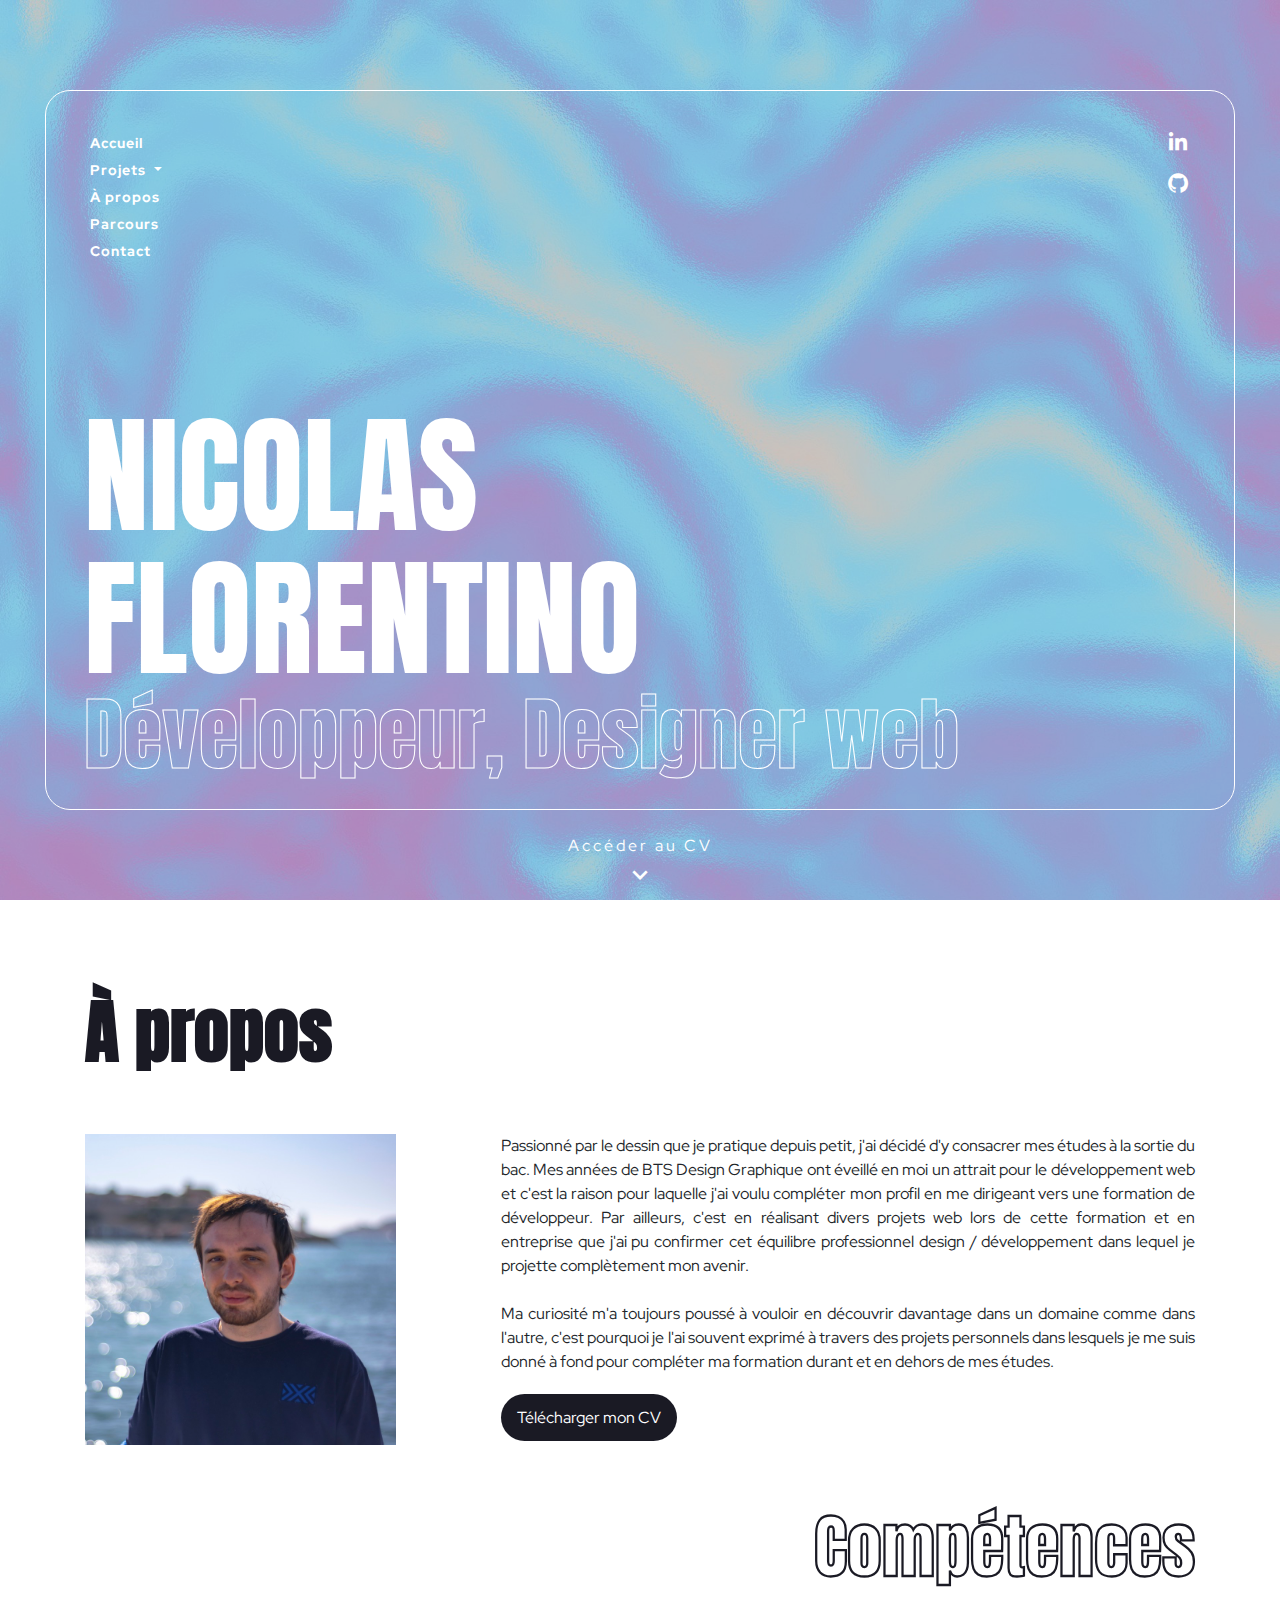
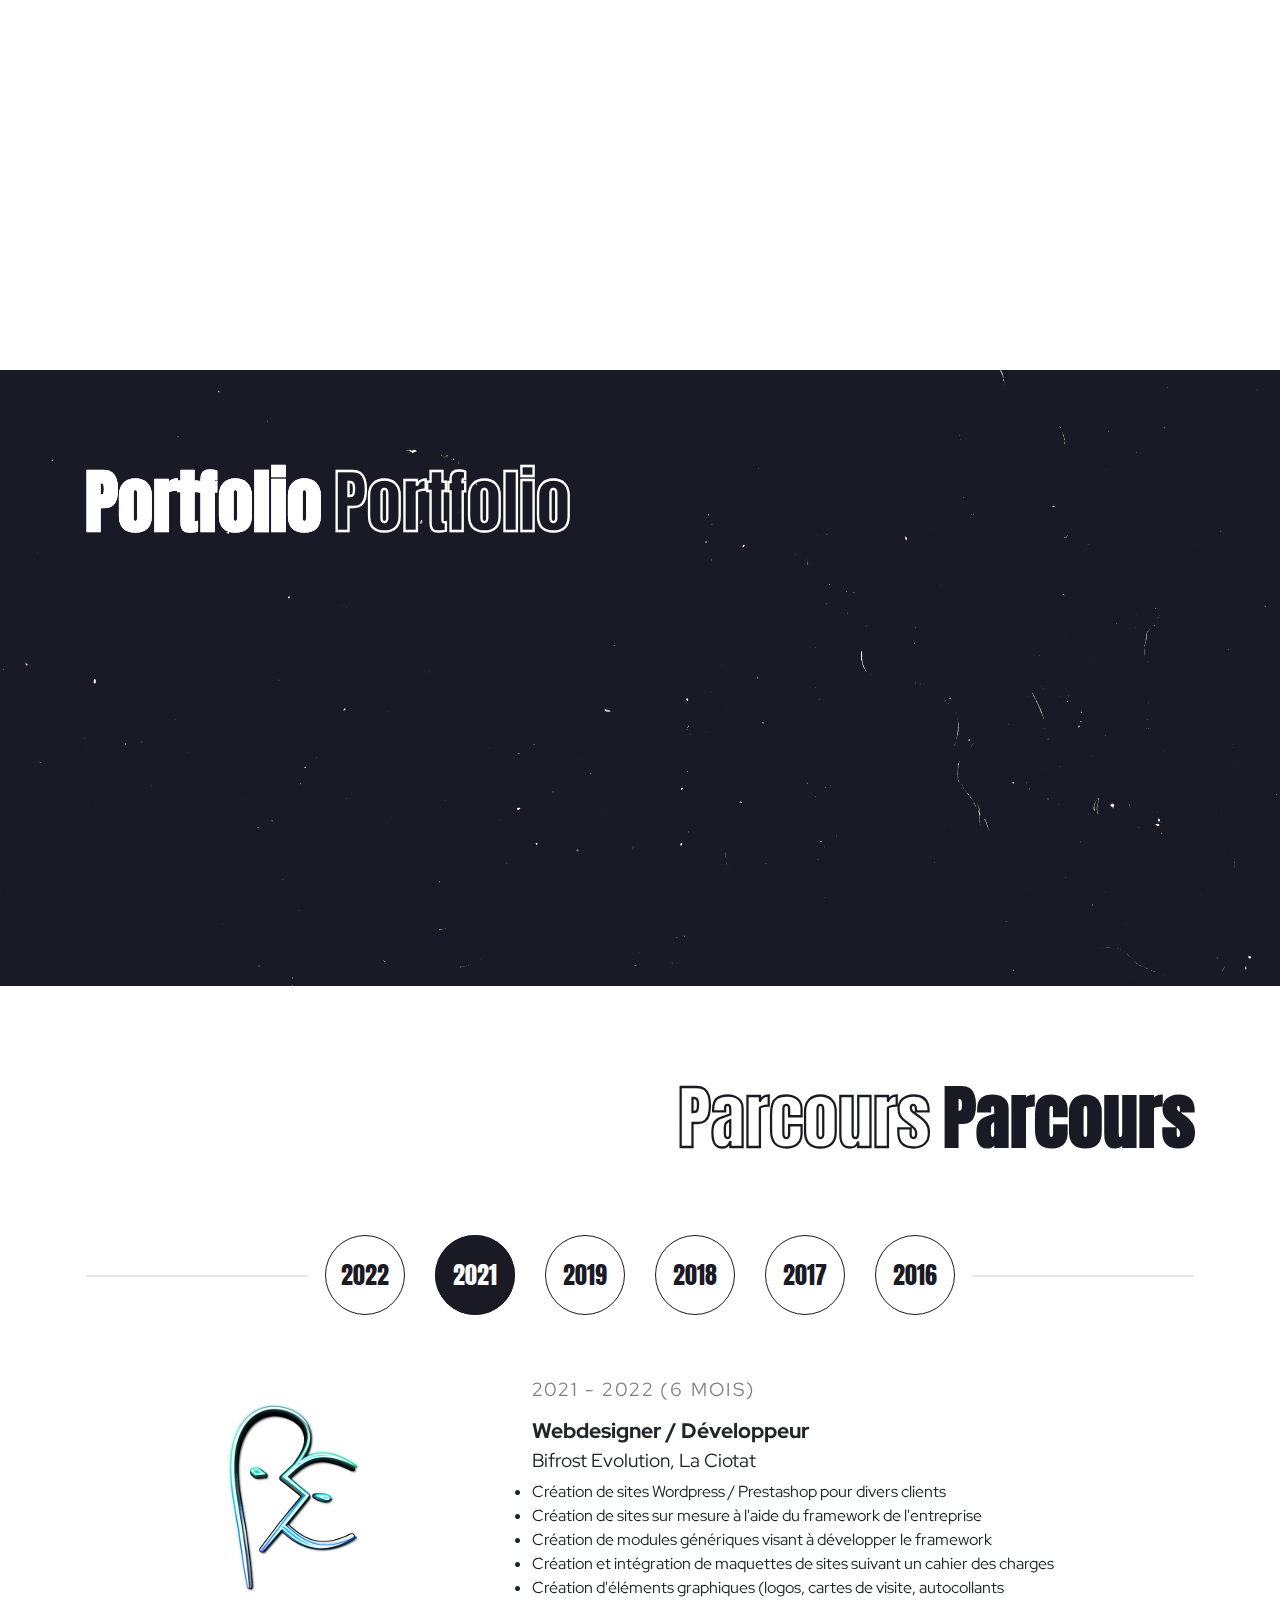
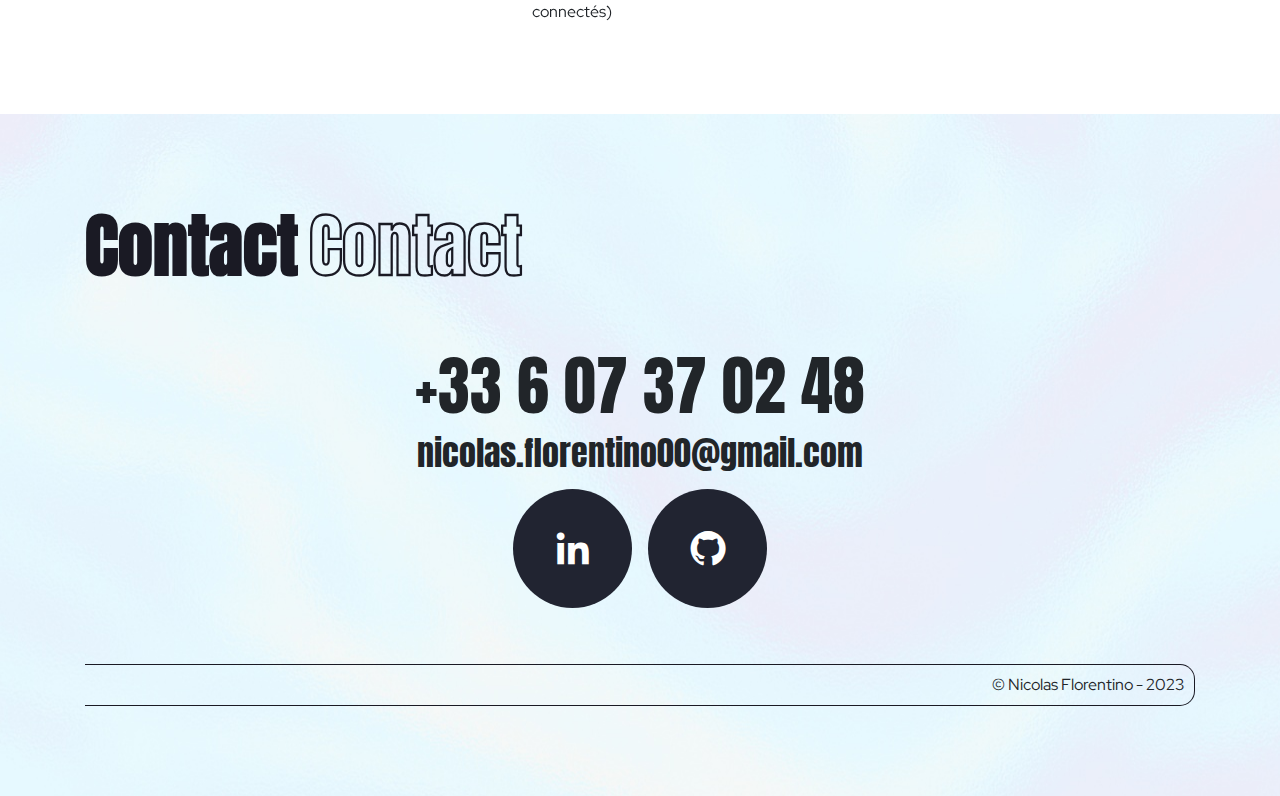
==== commit e06c5b83: "ajout responsive très petit tel + font" ====
--- a/index.html
+++ b/index.html
@@ -12,9 +12,6 @@
     <!-- Favicons -->
     <link href="assets/img/favicon.png" rel="icon">
     <link href="assets/img/apple-touch-icon.png" rel="apple-touch-icon">
-
-    <!-- Google Fonts -->
-    <link href="https://fonts.googleapis.com/css?family=Open+Sans:300,300i,400,400i,600,600i,700,700i|Raleway:300,300i,400,400i,500,500i,600,600i,700,700i|Poppins:300,300i,400,400i,500,500i,600,600i,700,700i" rel="stylesheet">
 
     <!-- Vendor CSS Files -->
     <link href="assets/vendor/bootstrap/css/bootstrap.min.css" rel="stylesheet">
--- a/assets/css/style.css
+++ b/assets/css/style.css
@@ -1,14 +1,21 @@
 @font-face {
-  font-family: "Moonlite solid";
-  src: url("/fonts/Moonlite-Solid.otf") format("opentype"),
-        url("/fonts/Moonlite-Solid.ttf") format("truetype"),
-        url("/fonts/Moonlite-Solid.woff") format("woff"),
-        url("/fonts/Moonlite-Solid.woff2") format("woff2");
-}
-
-@import url('https://fonts.googleapis.com/css2?family=Anton&display=swap');
-
-@import url('https://fonts.googleapis.com/css2?family=Red+Hat+Display:ital,wght@0,300;0,400;0,500;0,600;0,700;0,800;0,900;1,300;1,400;1,500;1,600;1,700;1,800;1,900&display=swap');
+  font-family: "Anton";
+  src: url("/fonts/Anton-Regular.ttf") format("truetype");
+}
+@font-face {
+  font-family: "Red Hat Display";
+  src: url("/fonts/RedHatDisplay-Regular.ttf") format("truetype");
+}
+@font-face {
+  font-family: "Red Hat Display";
+  src: url("/fonts/RedHatDisplay-Bold.ttf") format("truetype");
+  font-weight:600;
+}
+@font-face {
+  font-family: "Red Hat Display";
+  src: url("/fonts/RedHatDisplay-Light.ttf") format("truetype");
+  font-weight:300;
+}
 
 *,
 *::before,
@@ -61,7 +68,7 @@
 .section-title h2 {
   font-family: var(--font-title);
   font-size: 70px;
-  font-weight: bold;
+  font-weight: 600;
   position: relative;
   color: var(--main-color);
   width:100%;
@@ -253,12 +260,6 @@
   padding-bottom:60px;
 }
 
-.about .content h3 {
-  font-weight: 700;
-  font-size: 26px;
-  color: var(--main-color);
-}
-
 .about .content ul {
   list-style: none;
   padding: 0;
@@ -472,10 +473,6 @@
   z-index:11;
 }
 
-.portfolio-cat>div:first-child p {
-  font-weight:300;
-}
-
 .portfolio-cat>div:nth-child(2) p {
   text-align:end;
   border-bottom:1px solid var(--main-color);
@@ -593,7 +590,7 @@
 .portfolio .portfolio-text h3 {
   font-size: 1rem;
   line-height: 1.5;
-  font-weight: 700;
+  font-weight: 600;
   text-transform: uppercase;
   letter-spacing: 0.1em;
 }
@@ -1063,7 +1060,7 @@
   #main-menu {
     position:absolute;
   }
-  
+
   #hero h1 {
     font-size:130px;
   }
@@ -1315,8 +1312,40 @@
   }
 }
 
-@media (max-width: 399px) {
-  .skills .skills-bloc>div {
-    width:50%;
-  }
-}
+@media (max-width: 340px) {
+  #main-menu {
+    left: 45px;
+  }
+  #hero-social {
+    right: 45px;
+  }
+
+  #hero .hero-container {
+    padding: 20px;
+  }
+
+  #skills .filter-button {
+    font-size: 12px;
+  }
+  #skills .filter-slider-rect {
+    height: 18px;
+  }
+  #skills .carouselSkills .skill-bloc .skill p {
+    font-size: 12px;
+  }
+
+  #portfolio .portfolio-cat h4 {
+    font-size: 24px;
+  }
+
+  .round-button, .main-slider-circle {
+    font-size:18px;
+  }
+
+  .contact h3.contact-tel {
+    font-size: 40px;
+  }
+  .contact h3.contact-mail {
+    font-size: 21px;
+  }
+}
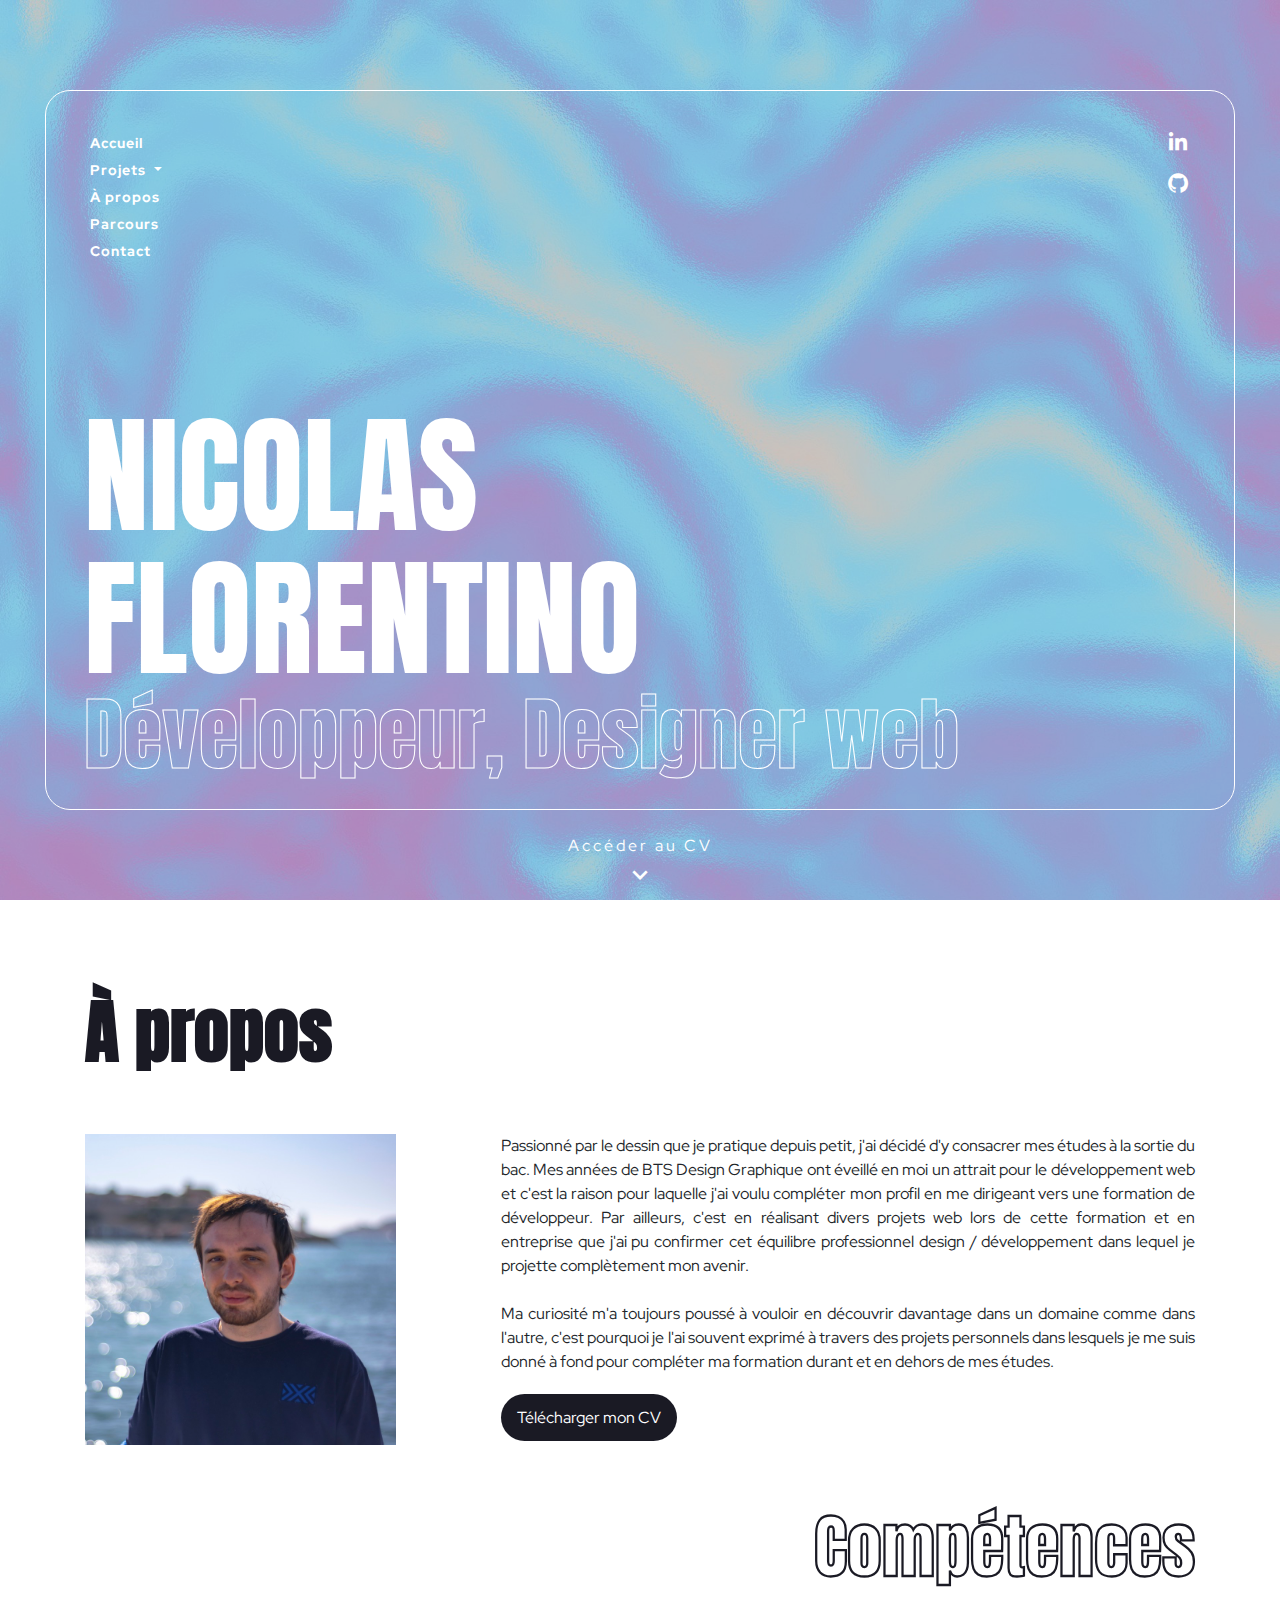
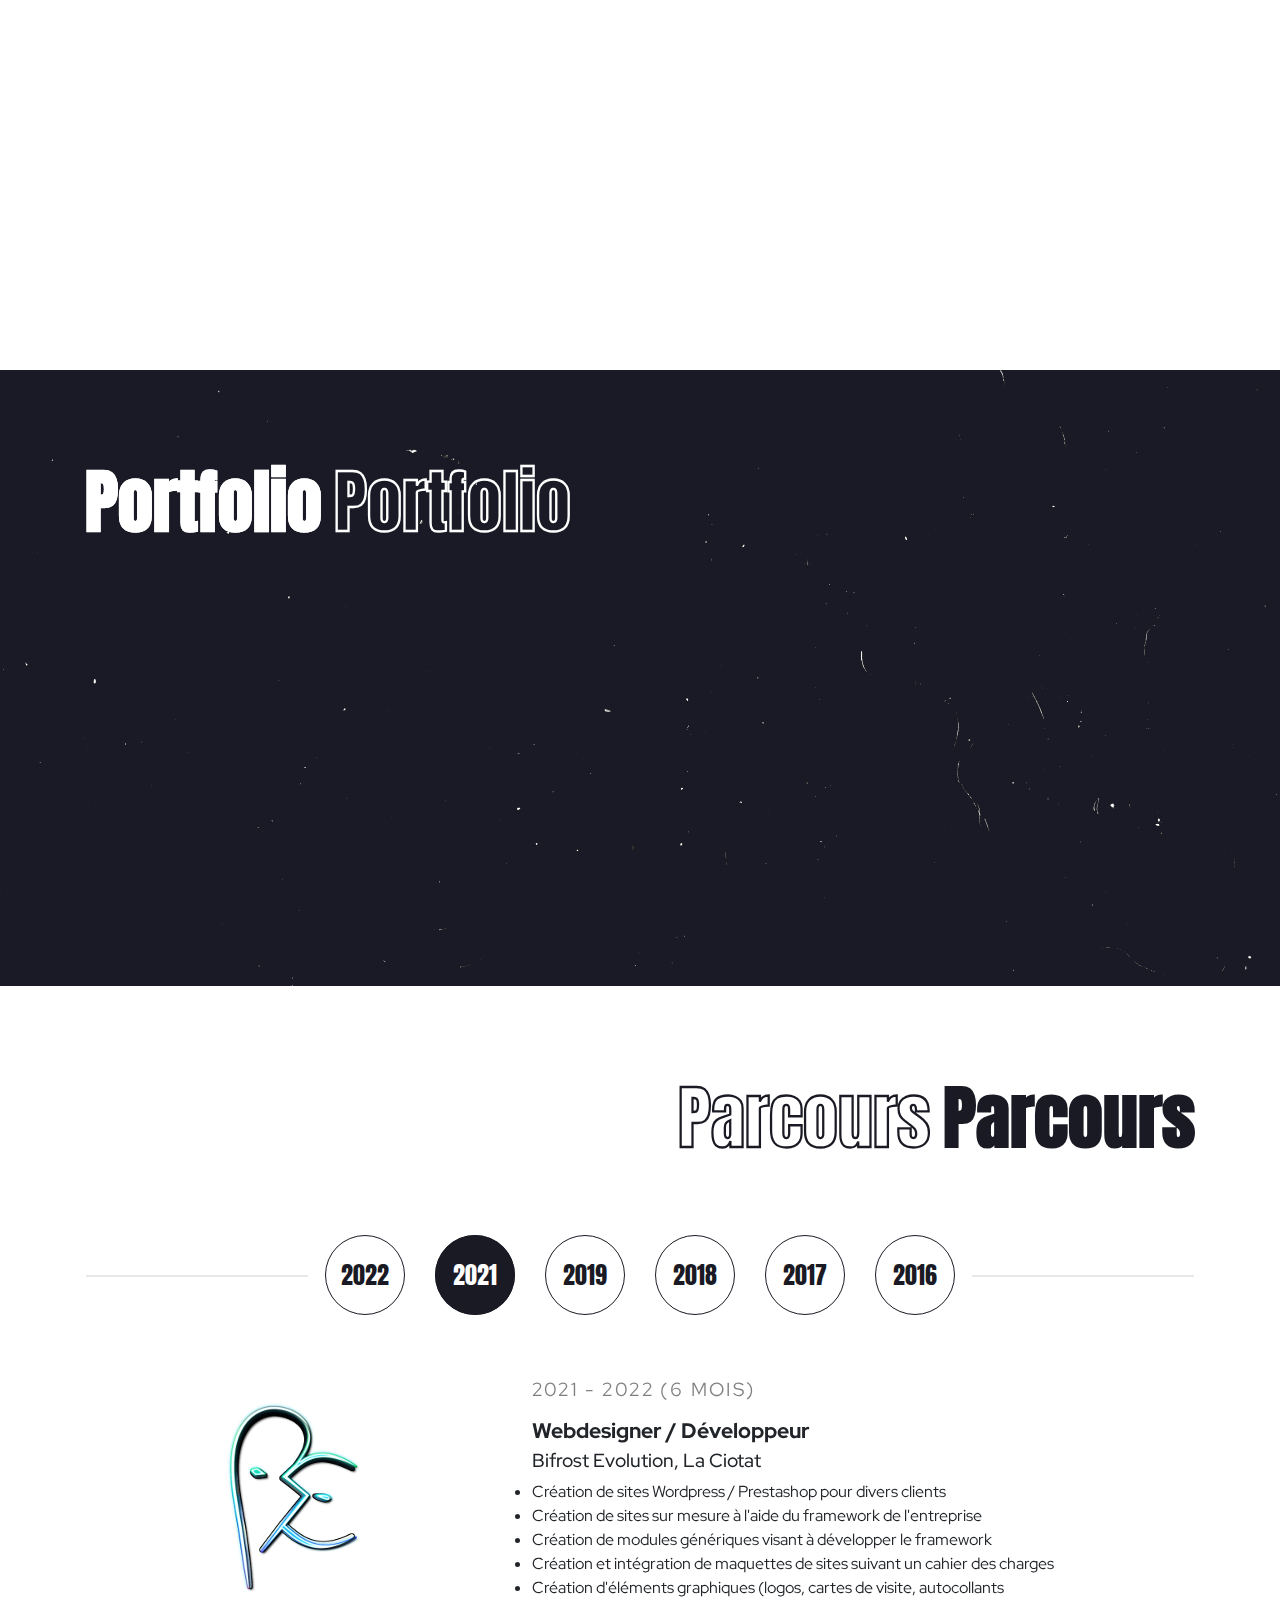
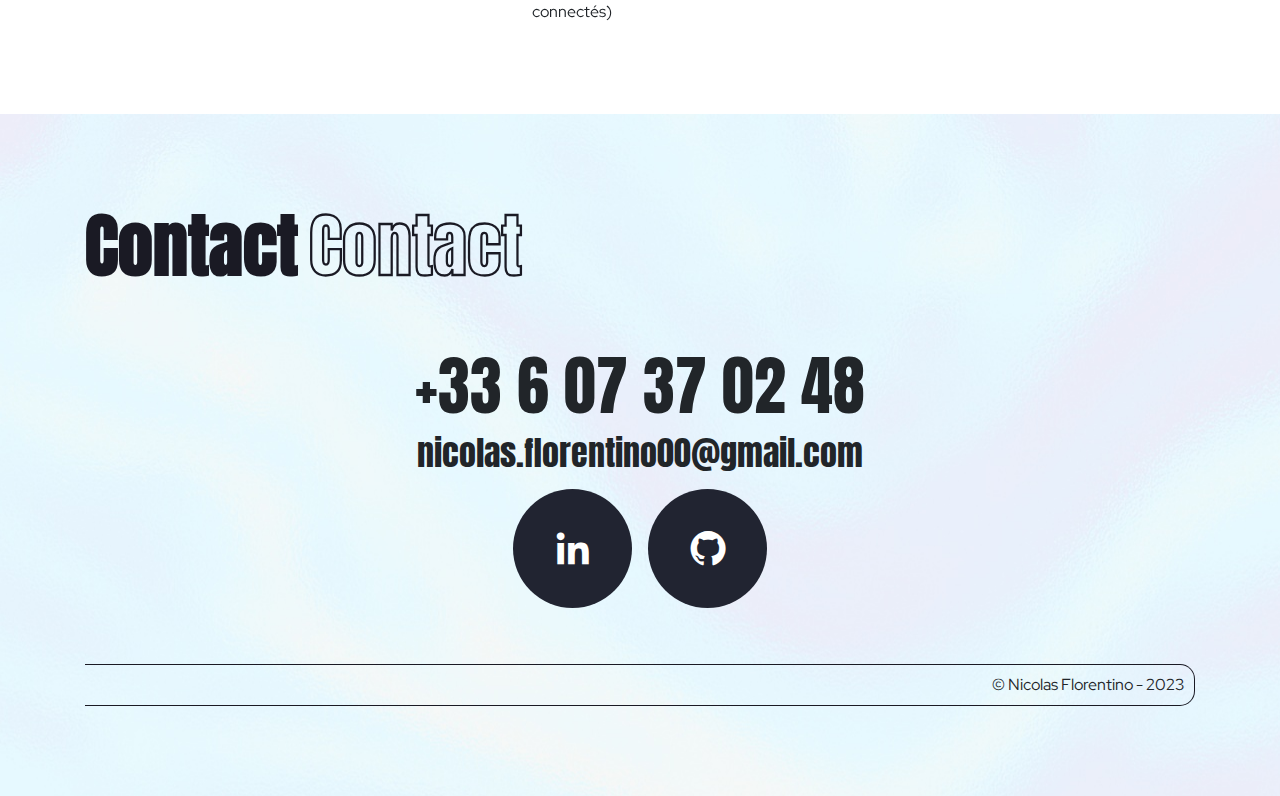
==== commit bbefeae6: "ajout font" ====
--- a/index.html
+++ b/index.html
@@ -9,6 +9,9 @@
     <meta content="" name="description">
     <meta content="" name="keywords">
 
+    <link rel="preconnect" href="https://fonts.googleapis.com">
+    <link rel="preconnect" href="https://fonts.gstatic.com" crossorigin="crossorigin">
+    <link href="https://fonts.googleapis.com/css2?family=Anton&family=Red+Hat+Display:ital,wght@0,300;0,400;0,500;0,600;0,700;0,800;0,900;1,300;1,400;1,500;1,600;1,700;1,800;1,900&display=swap" rel="stylesheet">
     <!-- Favicons -->
     <link href="assets/img/favicon.png" rel="icon">
     <link href="assets/img/apple-touch-icon.png" rel="apple-touch-icon">
--- a/assets/css/style.css
+++ b/assets/css/style.css
@@ -16,6 +16,8 @@
   src: url("/fonts/RedHatDisplay-Light.ttf") format("truetype");
   font-weight:300;
 }
+
+@import url('https://fonts.googleapis.com/css2?family=Anton&family=Red+Hat+Display:ital,wght@0,300;0,400;0,500;0,600;0,700;0,800;0,900;1,300;1,400;1,500;1,600;1,700;1,800;1,900&display=swap');
 
 *,
 *::before,
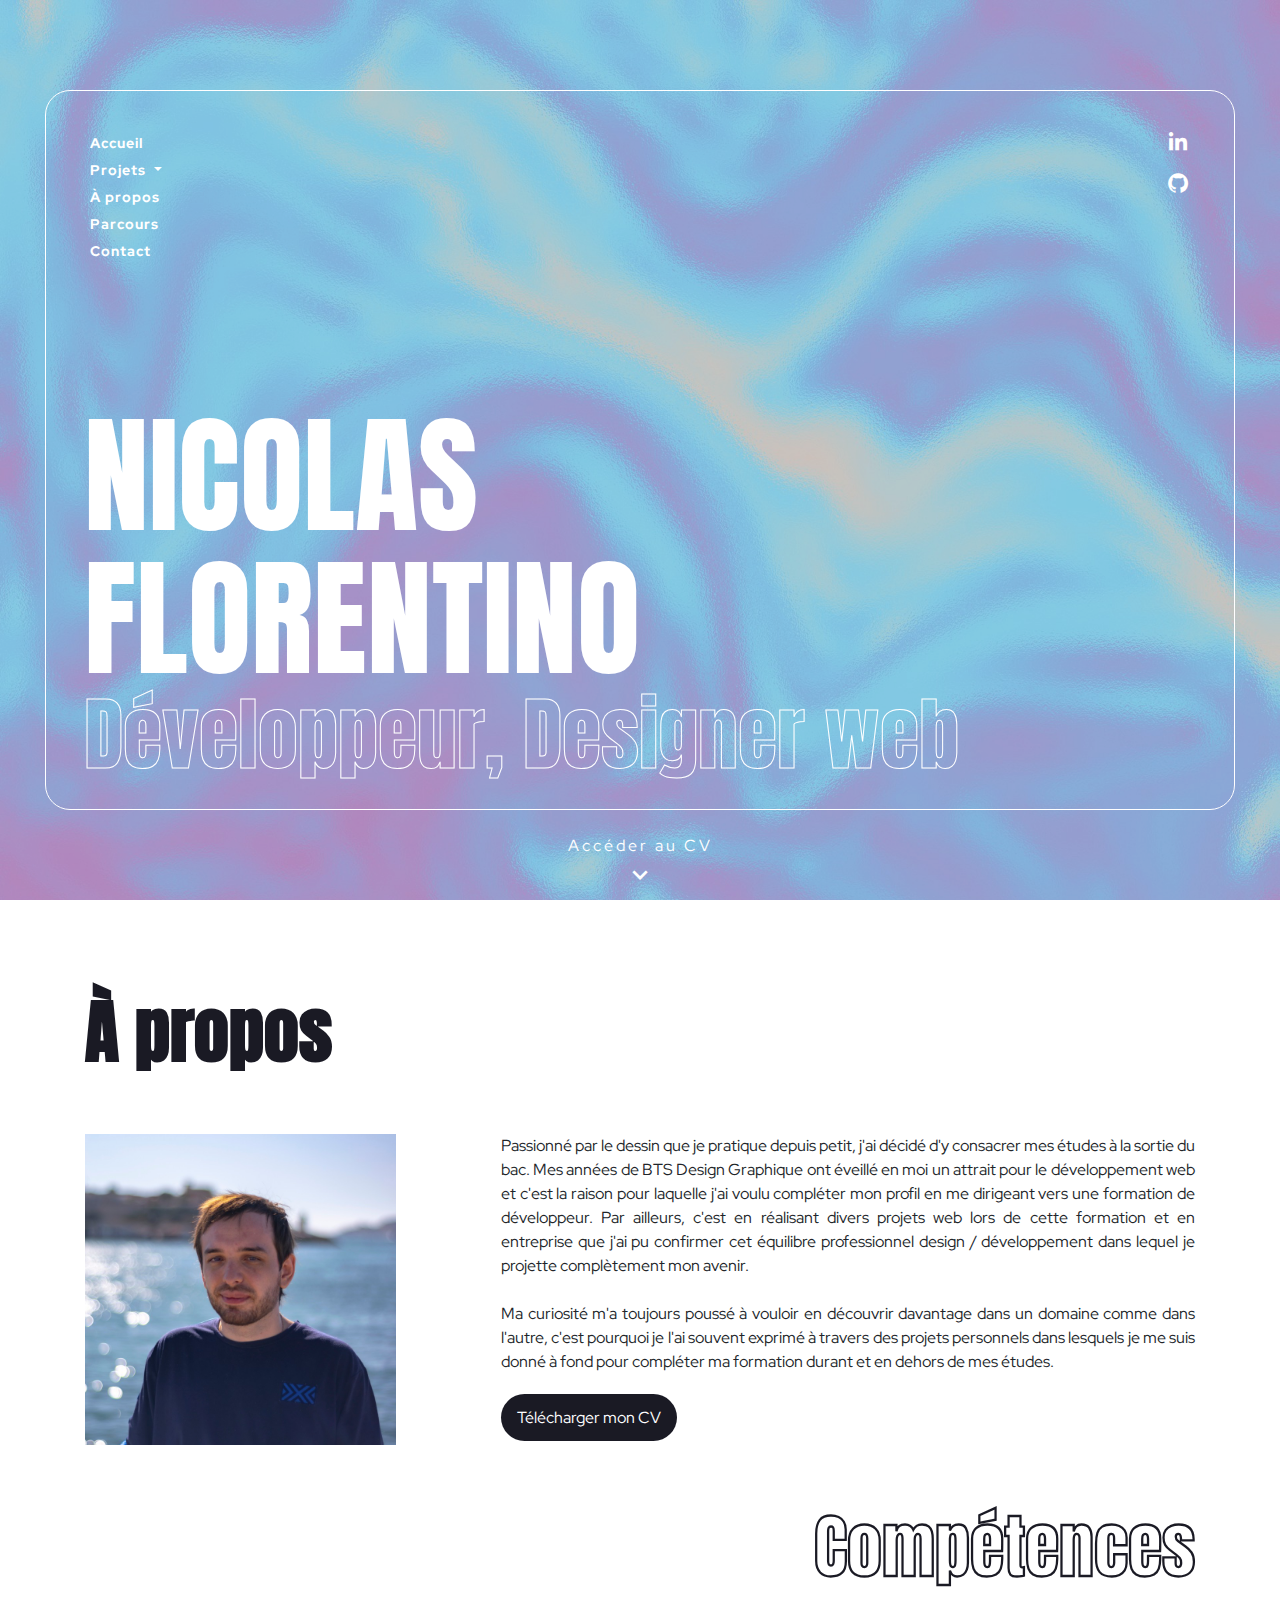
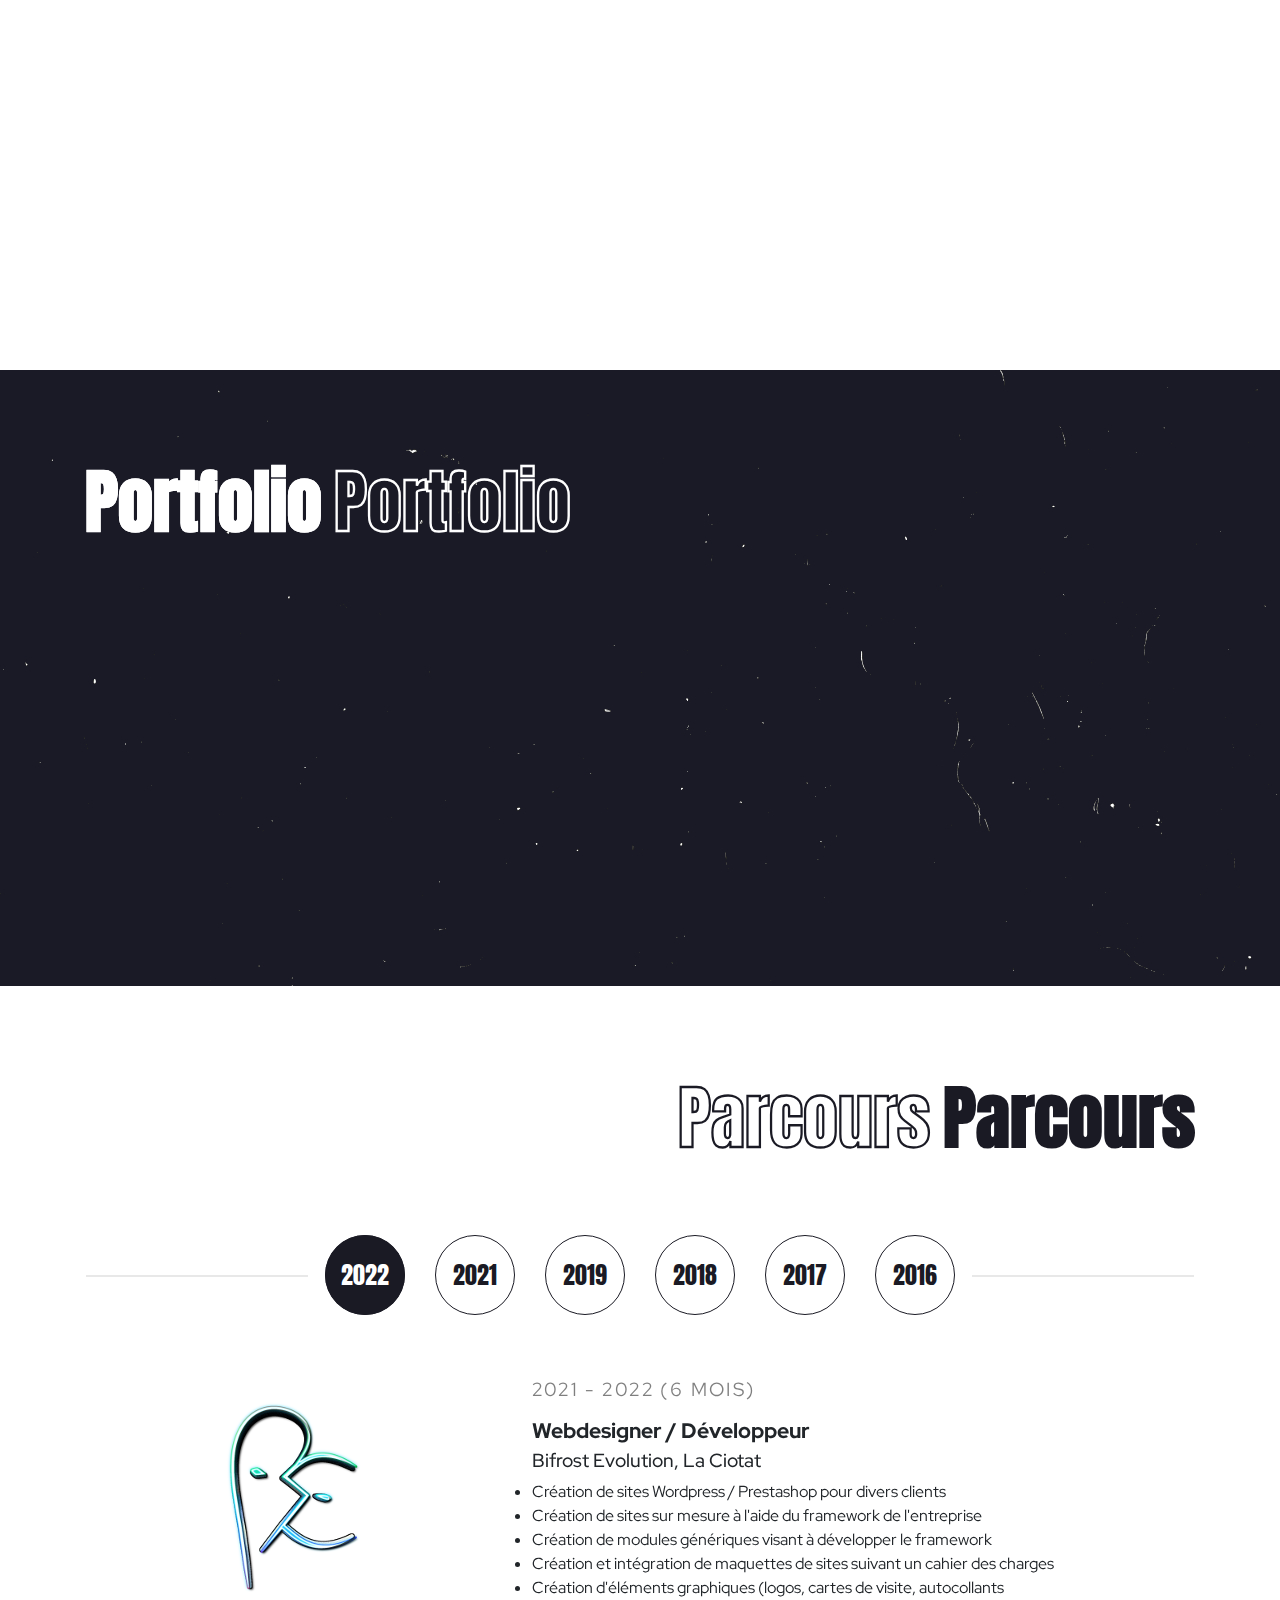
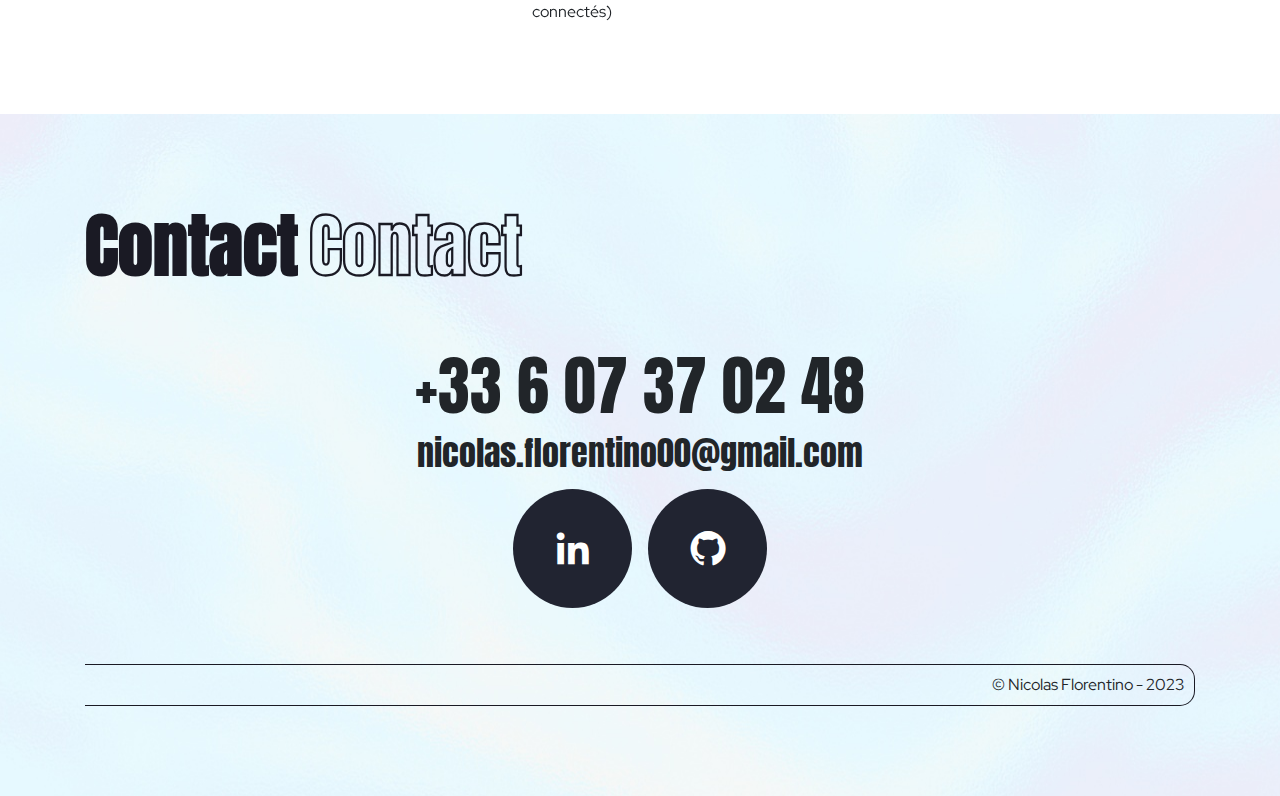
==== commit 8ea50dfc: "fix slider exp" ====
--- a/index.html
+++ b/index.html
@@ -321,12 +321,12 @@
             <div class="main-tabs-wrapper">
               <ul class="main-tabs">
                 <li>
-                  <button onclick="window.location.href = '#2022';" class="round-button" style="--round-button-active-color: white" data-translate-value="0">
+                  <button onclick="window.location.href = '#2022';" class="round-button gallery active" style="--round-button-active-color: white" data-translate-value="0">
                     2022
                   </button>
                 </li>
                 <li>
-                  <button onclick="window.location.href = '#2021';" class="round-button gallery active" style="--round-button-active-color: white" data-translate-value="100%">
+                  <button onclick="window.location.href = '#2021';" class="round-button" style="--round-button-active-color: white" data-translate-value="100%">
                     2021
                   </button>
                 </li>
--- a/assets/css/style.css
+++ b/assets/css/style.css
@@ -29,13 +29,12 @@
 
 :root {
   --main-color:#1A1A24;
-  --translate-main-slider: 100%;
   --translate-filters-slider: 0;
   --filters-wrapper-opacity: 1;
   --font-title: 'Anton', sans-serif;
   --font-text: 'Red hat display', sans-serif;
   --round-button-active-color: #fff;
-  --translate-main-slider: 100%;
+  --translate-main-slider: 0%;
   --main-slider-color: #1a1a24;
 }
 
@@ -1097,6 +1096,9 @@
     text-align:start;
   }
 
+  #skills .section-title h2 {
+    -webkit-text-stroke-width: 1px;
+  }
   .skills .skills-bloc>div {
     width:33%;
   }
@@ -1268,19 +1270,19 @@
   }
 
   #skills .filter-button {
-    font-size:15px;
+    font-size: 12px;
   }
   #skills .filter-slider-rect {
-    height:22.5px;
+    height: 18px;
+  }
+  #skills .carouselSkills .skill-bloc .skill p {
+    font-size: 12px;
   }
   #skills .carouselSkills .skill-bloc {
     flex-wrap:wrap;
   }
   #skills .carouselSkills .skill-bloc .skill {
     width:30%;
-  }
-  #skills .carouselSkills .skill-bloc .skill p {
-    font-size:14px;
   }
   
   #portfolio .section-title h2 {
@@ -1313,41 +1315,3 @@
     font-size:24px;
   }
 }
-
-@media (max-width: 340px) {
-  #main-menu {
-    left: 45px;
-  }
-  #hero-social {
-    right: 45px;
-  }
-
-  #hero .hero-container {
-    padding: 20px;
-  }
-
-  #skills .filter-button {
-    font-size: 12px;
-  }
-  #skills .filter-slider-rect {
-    height: 18px;
-  }
-  #skills .carouselSkills .skill-bloc .skill p {
-    font-size: 12px;
-  }
-
-  #portfolio .portfolio-cat h4 {
-    font-size: 24px;
-  }
-
-  .round-button, .main-slider-circle {
-    font-size:18px;
-  }
-
-  .contact h3.contact-tel {
-    font-size: 40px;
-  }
-  .contact h3.contact-mail {
-    font-size: 21px;
-  }
-}
